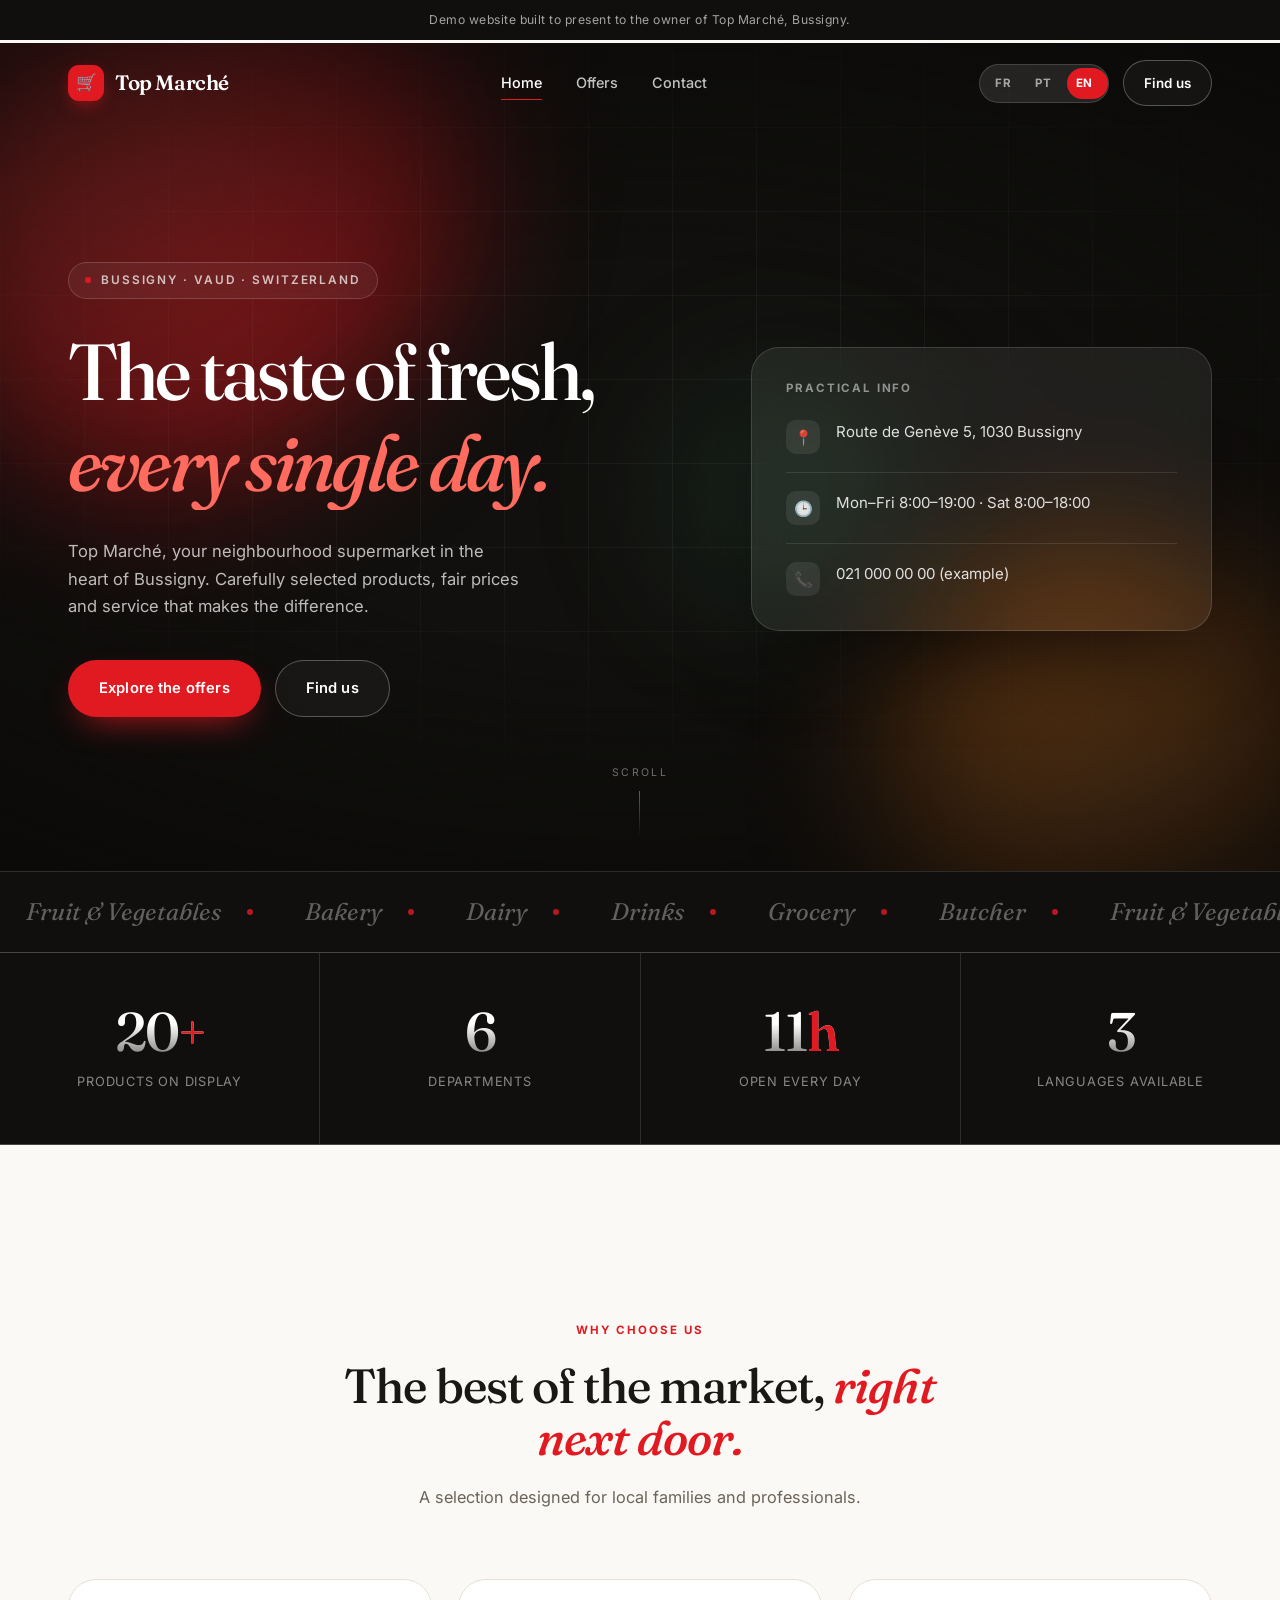
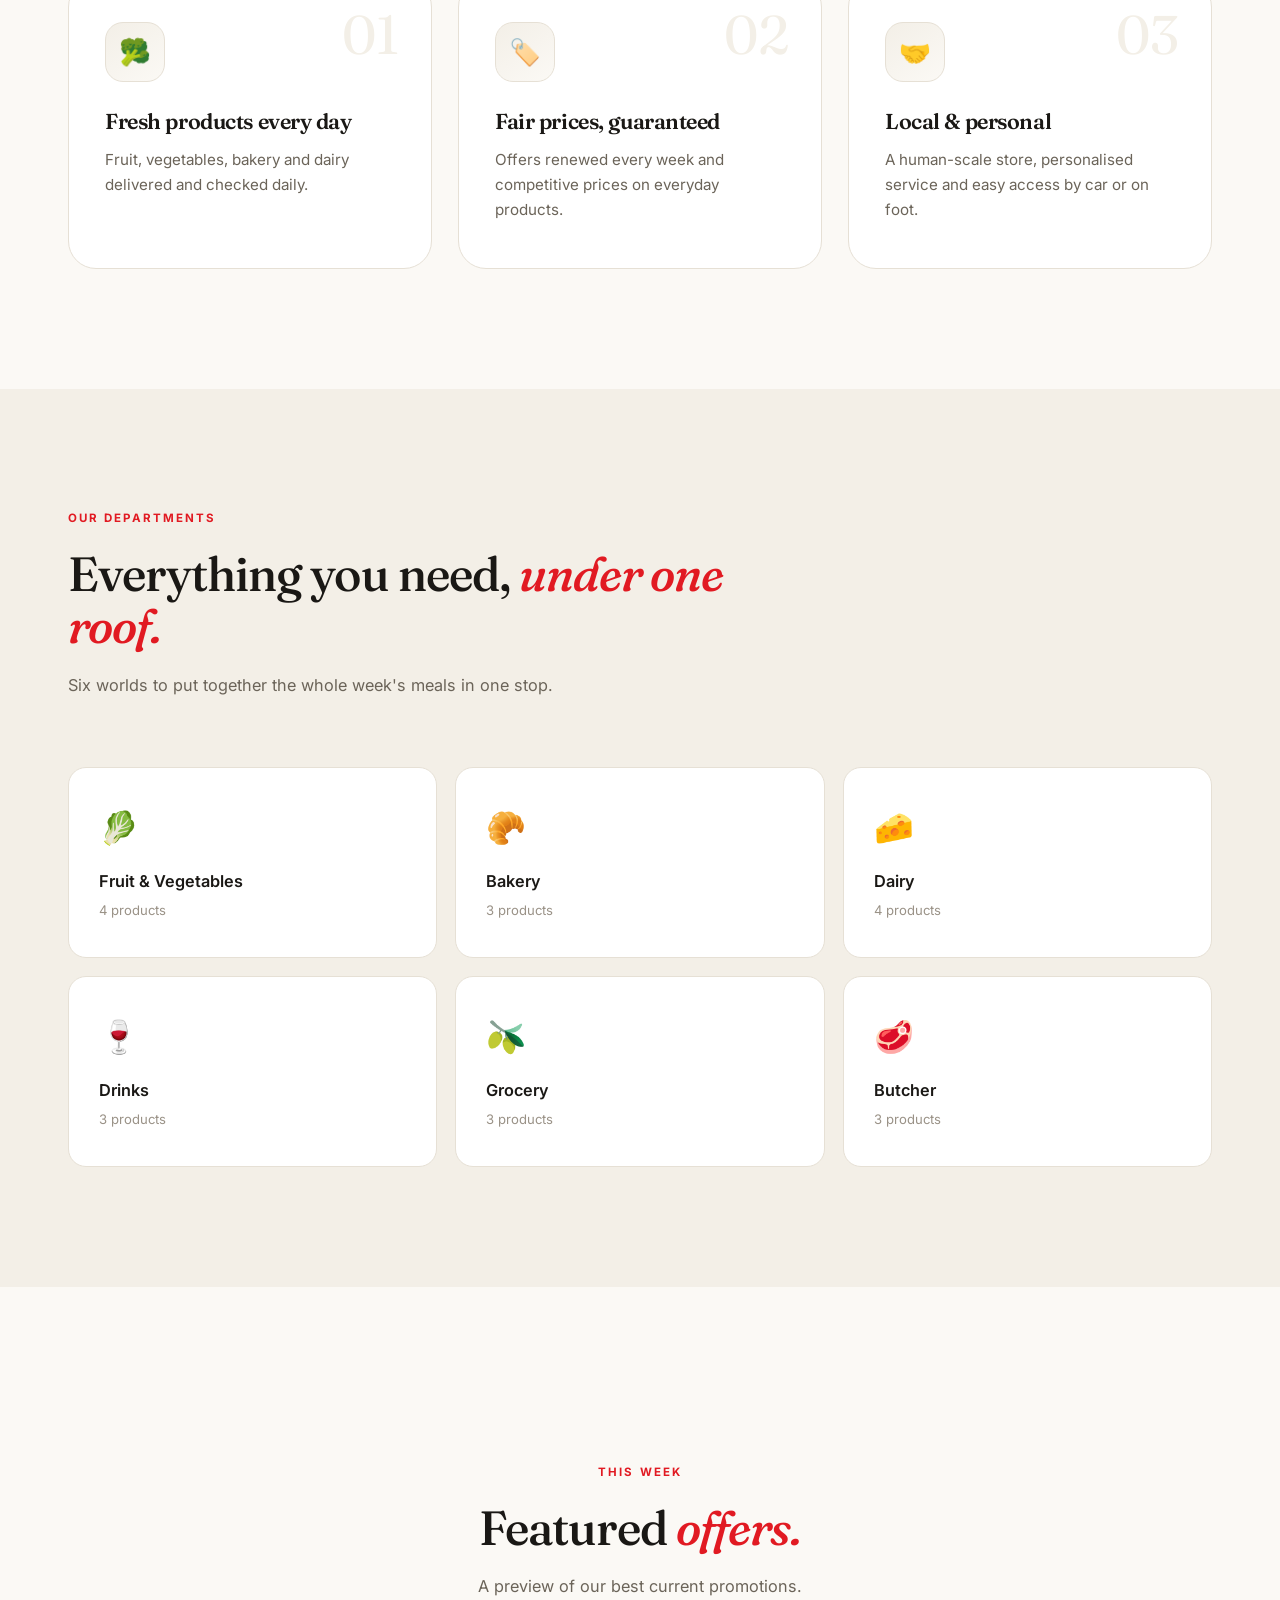
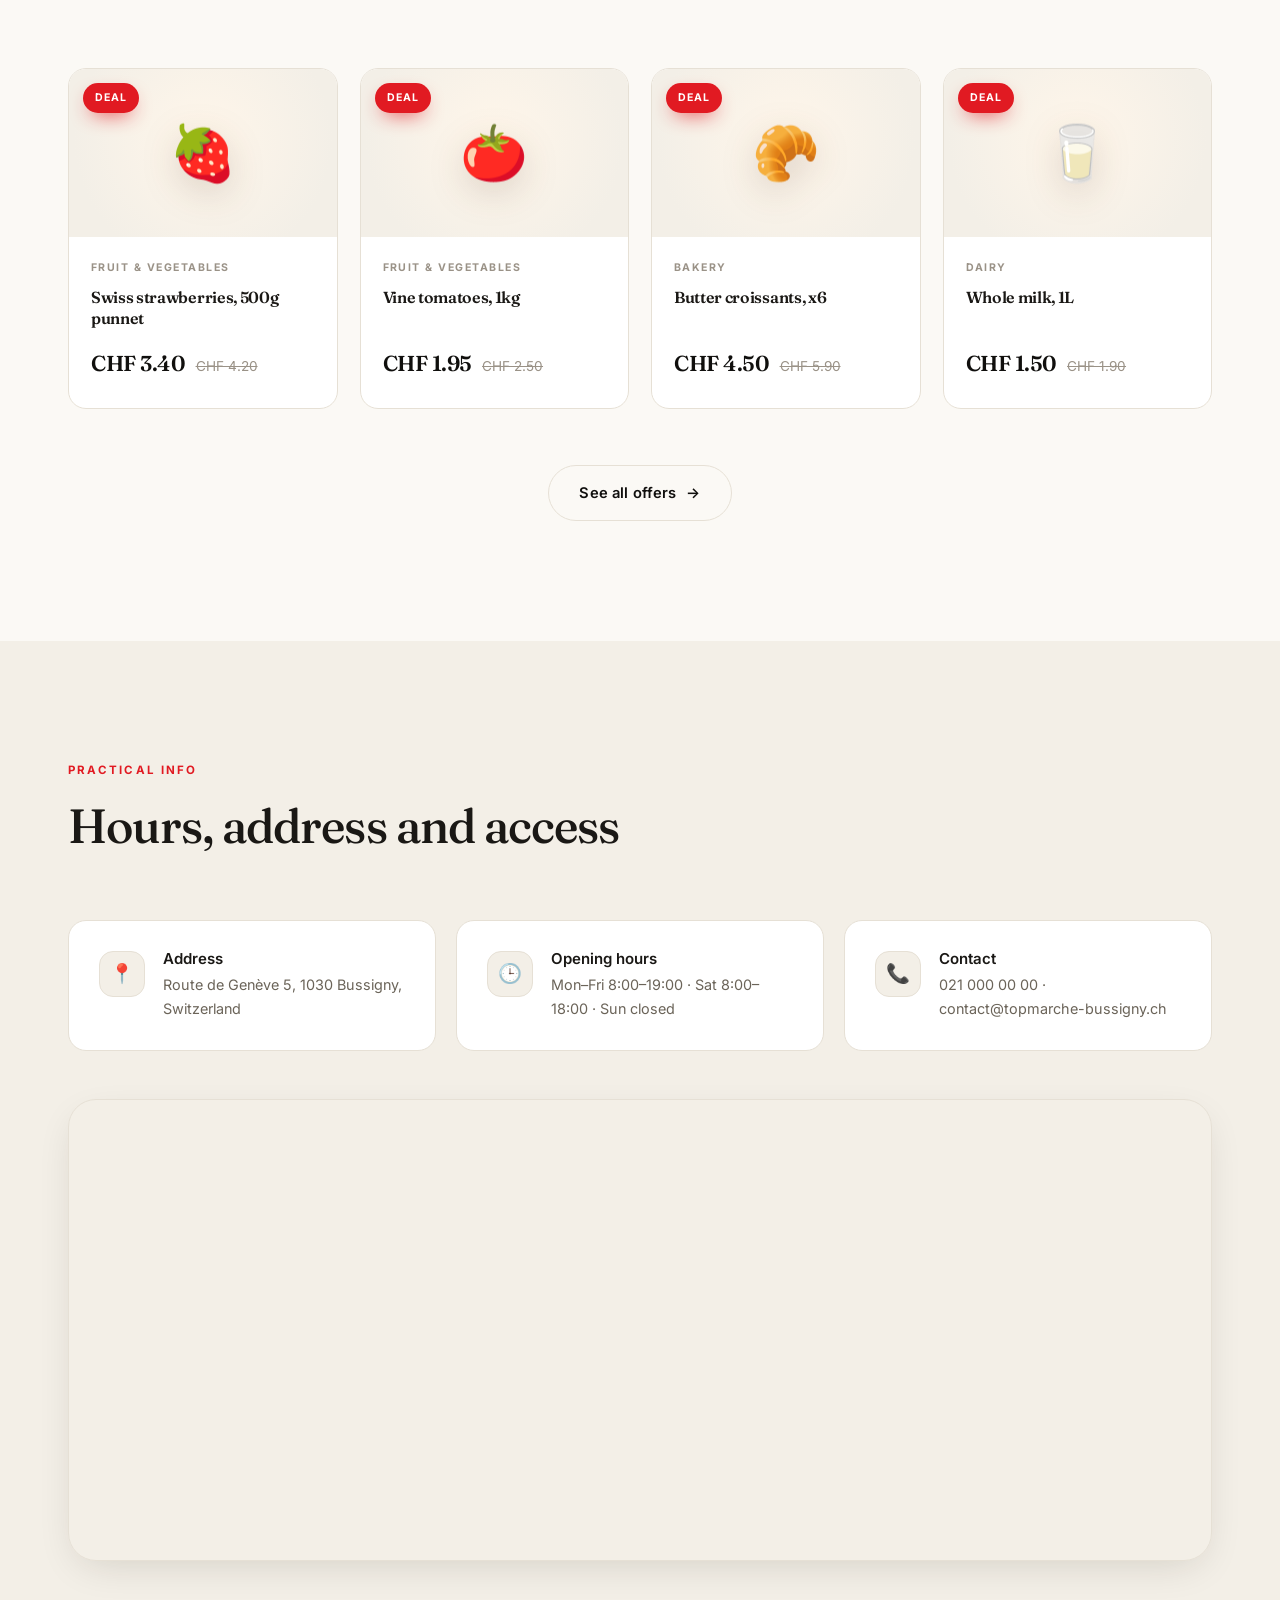
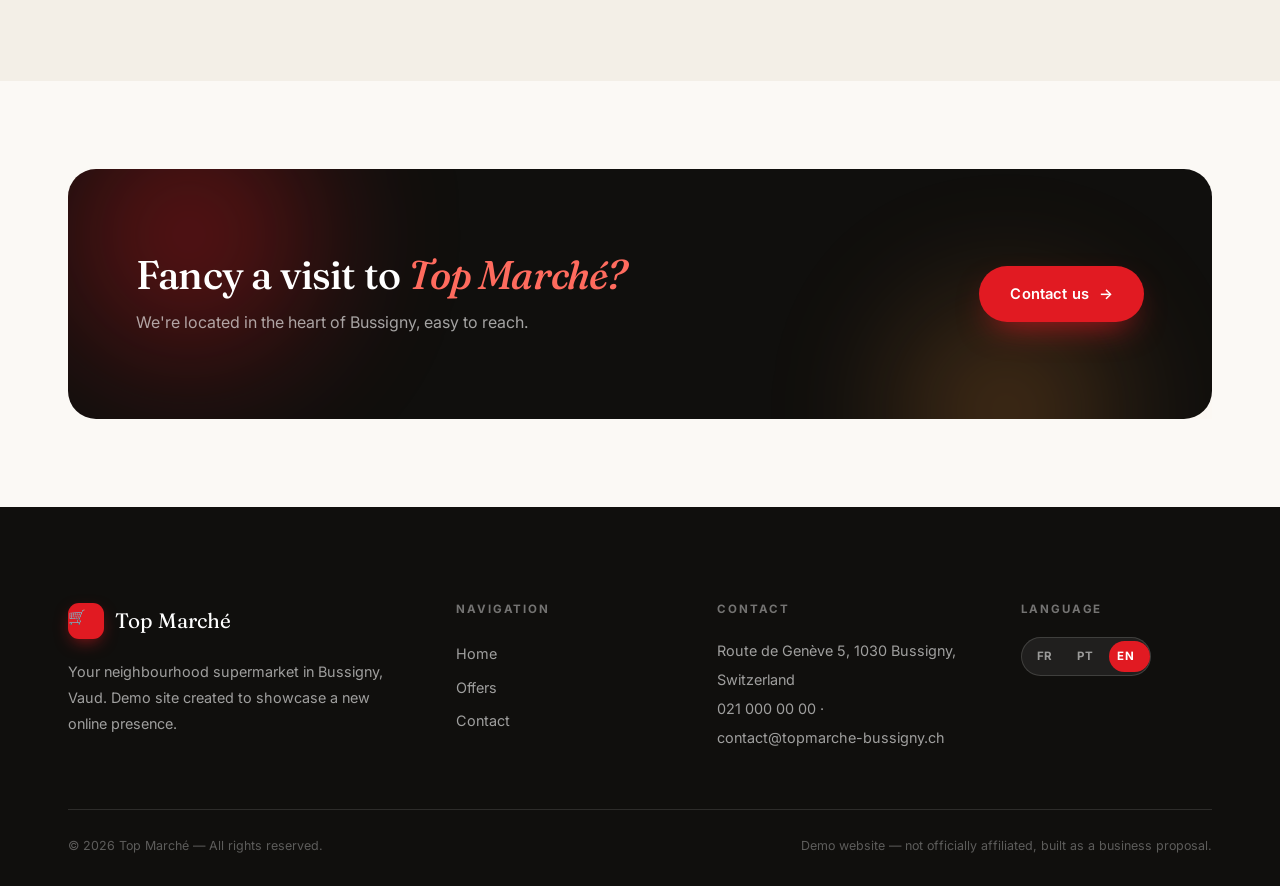
==== index.html @ d367c195 "Redesign Top Marché demo site with motion and a richer visual system Replaces the flat layout with a" ====
<!DOCTYPE html>
<html lang="fr">
<head>
<meta charset="UTF-8" />
<meta name="viewport" content="width=device-width, initial-scale=1.0" />
<script>document.documentElement.classList.add("js");</script>
<title>Top Marché — Supermarché de proximité à Bussigny</title>
<meta name="description" content="Top Marché, votre supermarché de proximité à Bussigny (VD), Suisse. Produits frais, offres de la semaine, horaires et adresse." />
<link rel="icon" href="data:image/svg+xml,<svg xmlns=%22http://www.w3.org/2000/svg%22 viewBox=%220 0 100 100%22><text y=%22.9em%22 font-size=%2290%22>🛒</text></svg>" />
<link rel="preconnect" href="https://fonts.googleapis.com" />
<link rel="preconnect" href="https://fonts.gstatic.com" crossorigin />
<link href="https://fonts.googleapis.com/css2?family=Fraunces:ital,opsz,wght@0,9..144,400..700;1,9..144,400..700&family=Inter:wght@400;500;600;700&display=swap" rel="stylesheet" />
<link rel="stylesheet" href="assets/css/style.css" />
</head>
<body>

<div class="preloader">
  <div style="display:grid;place-items:center;">
    <div class="preloader-mark">🛒</div>
    <div class="preloader-bar"><span></span></div>
  </div>
</div>

<div class="scroll-progress"></div>

<div class="demo-banner" data-i18n="demo_banner">Site de démonstration réalisé pour présentation au propriétaire de Top Marché, Bussigny.</div>

<header class="site-header">
  <div class="nav-wrap">
    <a href="index.html" class="brand"><span class="brand-mark">🛒</span> Top Marché</a>

    <nav class="main-nav">
      <a href="index.html" class="active" data-i18n="nav_home">Accueil</a>
      <a href="ofertas.html" data-i18n="nav_offers">Offres</a>
      <a href="contato.html" data-i18n="nav_contact">Contact</a>
    </nav>

    <div class="nav-right">
      <div class="lang-switch">
        <span class="lang-pill"></span>
        <button data-lang="fr">FR</button>
        <button data-lang="pt">PT</button>
        <button data-lang="en">EN</button>
      </div>
      <a href="contato.html" class="btn btn-ghost btn-sm" data-i18n="nav_cta">Nous trouver</a>
      <button class="menu-toggle" aria-label="Menu"><i></i><i></i><i></i></button>
    </div>
  </div>
</header>

<!-- ============================================================== Hero -->
<section class="hero">
  <div class="hero-bg">
    <div class="orb orb-1"></div>
    <div class="orb orb-2"></div>
    <div class="orb orb-3"></div>
    <div class="hero-grid-lines"></div>
    <div class="hero-noise"></div>
    <div class="hero-vignette"></div>
  </div>

  <div class="container">
    <div>
      <span class="hero-eyebrow"><span class="dot"></span><span data-i18n="hero_eyebrow">Bussigny · Vaud · Suisse</span></span>

      <h1>
        <span class="line"><span data-i18n="hero_title_1" style="--d:250ms">Le goût du frais,</span></span>
        <span class="line"><em data-i18n="hero_title_2" style="--d:400ms">chaque jour.</em></span>
      </h1>

      <p class="hero-lead" data-i18n="hero_lead">Top Marché, votre supermarché de proximité au cœur de Bussigny. Des produits sélectionnés avec soin, des prix justes et un accueil qui fait la différence.</p>

      <div class="hero-actions">
        <a href="ofertas.html" class="btn btn-primary" data-i18n="hero_btn_offers">Découvrir les offres</a>
        <a href="contato.html" class="btn btn-ghost" data-i18n="hero_btn_visit">Nous trouver</a>
      </div>
    </div>

    <aside class="hero-card">
      <h3 data-i18n="hero_card_title">Infos pratiques</h3>
      <ul>
        <li><span class="ico">📍</span><span data-i18n="hero_info_address">Route de Genève 5, 1030 Bussigny</span></li>
        <li><span class="ico">🕒</span><span data-i18n="hero_info_hours">Lun–Ven 8h00–19h00 · Sam 8h00–18h00</span></li>
        <li><span class="ico">📞</span><span data-i18n="hero_info_phone">021 000 00 00 (exemple)</span></li>
      </ul>
    </aside>
  </div>

  <div class="scroll-cue">
    <span data-i18n="scroll_cue">Défiler</span>
    <span class="rail"></span>
  </div>
</section>

<!-- =========================================================== Marquee -->
<div class="marquee"><div class="marquee-track"></div></div>

<!-- ============================================================= Stats -->
<section class="section-dark">
  <div class="stats">
    <div class="stat">
      <div class="stat-num" data-count="20" data-suffix="+">0</div>
      <div class="stat-label" data-i18n="stat1_label">produits en vitrine</div>
    </div>
    <div class="stat">
      <div class="stat-num" data-count="6">0</div>
      <div class="stat-label" data-i18n="stat2_label">rayons</div>
    </div>
    <div class="stat">
      <div class="stat-num" data-count="11" data-suffix="h">0</div>
      <div class="stat-label" data-i18n="stat3_label">d'ouverture par jour</div>
    </div>
    <div class="stat">
      <div class="stat-num" data-count="3">0</div>
      <div class="stat-label" data-i18n="stat4_label">langues disponibles</div>
    </div>
  </div>
</section>

<!-- ========================================================== Features -->
<section class="section">
  <div class="container">
    <div class="section-head center" data-reveal>
      <span class="eyebrow" data-i18n="feat_eyebrow">Pourquoi nous choisir</span>
      <h2><span data-i18n="feat_title_1">Le meilleur du marché,</span> <em data-i18n="feat_title_2">tout près de chez vous.</em></h2>
      <p data-i18n="feat_sub">Une sélection pensée pour les familles et les professionnels du quartier.</p>
    </div>

    <div class="grid-3" data-stagger="120">
      <article class="feature-card" data-reveal>
        <span class="feature-num">01</span>
        <div class="feature-icon">🥦</div>
        <h3 data-i18n="feat1_title">Produits frais chaque jour</h3>
        <p data-i18n="feat1_text">Fruits, légumes, boulangerie et produits laitiers livrés et contrôlés quotidiennement.</p>
      </article>
      <article class="feature-card" data-reveal>
        <span class="feature-num">02</span>
        <div class="feature-icon">🏷️</div>
        <h3 data-i18n="feat2_title">Prix justes garantis</h3>
        <p data-i18n="feat2_text">Des offres renouvelées chaque semaine et des prix compétitifs sur les produits du quotidien.</p>
      </article>
      <article class="feature-card" data-reveal>
        <span class="feature-num">03</span>
        <div class="feature-icon">🤝</div>
        <h3 data-i18n="feat3_title">Proximité & service</h3>
        <p data-i18n="feat3_text">Un magasin à taille humaine, un accueil personnalisé et un accès facile en voiture ou à pied.</p>
      </article>
    </div>
  </div>
</section>

<!-- ============================================================ Rayons -->
<section class="section section-alt">
  <div class="container">
    <div class="section-head" data-reveal>
      <span class="eyebrow" data-i18n="rayons_eyebrow">Nos rayons</span>
      <h2><span data-i18n="rayons_title_1">Tout ce qu'il vous faut,</span> <em data-i18n="rayons_title_2">sous un même toit.</em></h2>
      <p data-i18n="rayons_sub">Six univers pour composer vos repas de la semaine sans détour.</p>
    </div>

    <div class="rayons" id="rayons"></div>
  </div>
</section>

<!-- ============================================================ Offres -->
<section class="section">
  <div class="container">
    <div class="section-head center" data-reveal>
      <span class="eyebrow" data-i18n="offers_eyebrow">Cette semaine</span>
      <h2><span data-i18n="offers_title_1">Nos offres</span> <em data-i18n="offers_title_2">en vedette.</em></h2>
      <p data-i18n="offers_sub">Un aperçu de nos meilleures promotions du moment.</p>
    </div>

    <div class="grid-products" id="featured-products"></div>

    <div class="center" data-reveal>
      <a href="ofertas.html" class="btn btn-outline">
        <span data-i18n="offers_see_all">Voir toutes les offres</span>
        <span class="arr">→</span>
      </a>
    </div>
  </div>
</section>

<!-- ============================================================= Infos -->
<section class="section section-alt">
  <div class="container">
    <div class="section-head" data-reveal>
      <span class="eyebrow" data-i18n="hours_eyebrow">Infos pratiques</span>
      <h2 data-i18n="hours_title">Horaires, adresse et accès</h2>
    </div>

    <div class="info-strip" data-stagger="110" style="margin-bottom:48px;">
      <div class="info-item" data-reveal>
        <div class="info-icon">📍</div>
        <div>
          <h4 data-i18n="info_address_title">Adresse</h4>
          <p data-i18n="info_address_text">Route de Genève 5, 1030 Bussigny, Suisse</p>
        </div>
      </div>
      <div class="info-item" data-reveal>
        <div class="info-icon">🕒</div>
        <div>
          <h4 data-i18n="info_hours_title">Horaires d'ouverture</h4>
          <p data-i18n="info_hours_text">Lun–Ven 8h00–19h00 · Sam 8h00–18h00 · Dim fermé</p>
        </div>
      </div>
      <div class="info-item" data-reveal>
        <div class="info-icon">📞</div>
        <div>
          <h4 data-i18n="info_phone_title">Contact</h4>
          <p data-i18n="info_phone_text">021 000 00 00 · contact@topmarche-bussigny.ch</p>
        </div>
      </div>
    </div>

    <div class="map-wrap" data-reveal="scale">
      <iframe src="https://www.google.com/maps?q=Route+de+Gen%C3%A8ve+5,+1030+Bussigny,+Suisse&output=embed" loading="lazy" referrerpolicy="no-referrer-when-downgrade" title="Top Marché — Route de Genève 5, 1030 Bussigny"></iframe>
    </div>
  </div>
</section>

<!-- =============================================================== CTA -->
<section class="section-tight">
  <div class="container">
    <div class="cta-band" data-reveal="scale">
      <div class="orb orb-a"></div>
      <div class="orb orb-b"></div>
      <div>
        <h2><span data-i18n="cta_title_1">Envie de visiter</span> <em data-i18n="cta_title_2">Top Marché ?</em></h2>
        <p data-i18n="cta_sub">Nous sommes situés au cœur de Bussigny, facilement accessibles.</p>
      </div>
      <a href="contato.html" class="btn btn-primary">
        <span data-i18n="cta_btn">Contactez-nous</span>
        <span class="arr">→</span>
      </a>
    </div>
  </div>
</section>

<!-- ============================================================ Footer -->
<footer class="site-footer">
  <div class="container">
    <div class="footer-grid">
      <div>
        <div class="footer-brand"><span class="brand-mark">🛒</span> Top Marché</div>
        <p data-i18n="footer_about_text">Votre supermarché de proximité à Bussigny, Vaud. Site de démonstration créé pour présenter une nouvelle vitrine en ligne.</p>
      </div>
      <div>
        <h4 data-i18n="footer_links_title">Navigation</h4>
        <a href="index.html" data-i18n="nav_home">Accueil</a>
        <a href="ofertas.html" data-i18n="nav_offers">Offres</a>
        <a href="contato.html" data-i18n="nav_contact">Contact</a>
      </div>
      <div>
        <h4 data-i18n="footer_contact_title">Contact</h4>
        <span data-i18n="info_address_text">Route de Genève 5, 1030 Bussigny, Suisse</span>
        <span data-i18n="info_phone_text">021 000 00 00 · contact@topmarche-bussigny.ch</span>
      </div>
      <div>
        <h4 data-i18n="footer_lang_title">Langue</h4>
        <div class="lang-switch" style="width:fit-content;">
          <span class="lang-pill"></span>
          <button data-lang="fr">FR</button>
          <button data-lang="pt">PT</button>
          <button data-lang="en">EN</button>
        </div>
      </div>
    </div>
    <div class="footer-bottom">
      <span>© 2026 Top Marché — <span data-i18n="footer_rights">Tous droits réservés.</span></span>
      <span data-i18n="footer_demo">Site de démonstration — non affilié officiellement, réalisé à titre de proposition commerciale.</span>
    </div>
  </div>
</footer>

<script src="assets/js/i18n.js"></script>
<script src="assets/js/main.js"></script>
<script>
  window.onLangChange = function (lang) {
    const featured = PRODUCTS.filter((p) => p.promo).slice(0, 4);
    window.TopMarche.renderProducts(
      document.getElementById("featured-products"),
      featured,
      lang
    );
  };
</script>
</body>
</html>
---- assets/css/style.css ----
/* ==========================================================================
   Top Marché — feuille de style
   ========================================================================== */

:root {
  --ink: #100f0d;
  --ink-soft: #1c1a17;
  --cream: #fbf9f5;
  --cream-deep: #f3efe7;
  --white: #ffffff;

  --red: #e11a22;
  --red-deep: #a70e15;
  --amber: #f0913a;
  --sage: #3f7a5e;

  --text: #1a1815;
  --text-muted: #6b6459;
  --text-faint: #9a9287;
  --line: #e6e0d5;
  --line-dark: rgba(255, 255, 255, 0.12);

  --radius-sm: 12px;
  --radius: 18px;
  --radius-lg: 28px;

  --shadow-sm: 0 2px 10px rgba(28, 22, 12, 0.05);
  --shadow: 0 12px 40px -12px rgba(28, 22, 12, 0.16);
  --shadow-lg: 0 32px 80px -24px rgba(28, 22, 12, 0.28);

  --max: 1200px;
  --ease: cubic-bezier(0.16, 1, 0.3, 1);
  --ease-soft: cubic-bezier(0.4, 0, 0.2, 1);

  --font-display: "Fraunces", "Iowan Old Style", Georgia, serif;
  --font-body: "Inter", -apple-system, BlinkMacSystemFont, "Segoe UI", sans-serif;
}

*,
*::before,
*::after {
  box-sizing: border-box;
  margin: 0;
  padding: 0;
}

html {
  scroll-behavior: smooth;
  -webkit-text-size-adjust: 100%;
}

body {
  font-family: var(--font-body);
  background: var(--cream);
  color: var(--text);
  line-height: 1.65;
  font-size: 16px;
  overflow-x: hidden;
  -webkit-font-smoothing: antialiased;
}

img { max-width: 100%; display: block; }
a { color: inherit; text-decoration: none; }
ul { list-style: none; }
button { font: inherit; color: inherit; }

::selection { background: var(--red); color: #fff; }

h1, h2, h3, h4 {
  font-family: var(--font-display);
  font-weight: 600;
  line-height: 1.08;
  letter-spacing: -0.02em;
  font-variation-settings: "SOFT" 0, "WONK" 0;
}

.container {
  width: 100%;
  max-width: var(--max);
  margin: 0 auto;
  padding: 0 28px;
}

/* --------------------------------------------------------------- Preloader */
/* Tout ce qui dépend du JS est préfixé par .js : sans JS, rien n'est masqué. */
.preloader {
  position: fixed;
  inset: 0;
  z-index: 9999;
  background: var(--ink);
  display: none;
  place-items: center;
  transition: opacity 0.7s var(--ease), visibility 0.7s;
}

.js .preloader { display: grid; }

body.loaded .preloader {
  opacity: 0;
  visibility: hidden;
}

.preloader-mark {
  font-size: 2.4rem;
  animation: bob 1.4s var(--ease-soft) infinite;
}

.preloader-bar {
  width: 130px;
  height: 2px;
  margin-top: 22px;
  background: rgba(255, 255, 255, 0.16);
  overflow: hidden;
  border-radius: 2px;
}

.preloader-bar span {
  display: block;
  height: 100%;
  width: 40%;
  background: var(--red);
  animation: sweep 1.1s var(--ease-soft) infinite;
}

/* ---------------------------------------------------------- Scroll progress */
.scroll-progress {
  position: fixed;
  top: 0;
  left: 0;
  height: 3px;
  width: 100%;
  transform: scaleX(0);
  transform-origin: 0 50%;
  background: linear-gradient(90deg, var(--red), var(--amber));
  z-index: 300;
  will-change: transform;
}

/* ------------------------------------------------------------- Demo banner */
.demo-banner {
  background: var(--ink);
  color: rgba(255, 255, 255, 0.62);
  text-align: center;
  font-size: 0.76rem;
  letter-spacing: 0.04em;
  padding: 10px 20px;
  position: relative;
  z-index: 210;
}

/* ------------------------------------------------------------------ Header */
.site-header {
  position: sticky;
  top: 0;
  z-index: 200;
  transition: background 0.5s var(--ease-soft), box-shadow 0.5s var(--ease-soft),
    border-color 0.5s var(--ease-soft);
  border-bottom: 1px solid transparent;
}

.site-header.scrolled {
  background: rgba(251, 249, 245, 0.82);
  backdrop-filter: blur(18px) saturate(1.6);
  -webkit-backdrop-filter: blur(18px) saturate(1.6);
  border-bottom-color: var(--line);
  box-shadow: 0 1px 24px rgba(28, 22, 12, 0.06);
}

.nav-wrap {
  max-width: var(--max);
  margin: 0 auto;
  padding: 20px 28px;
  display: flex;
  align-items: center;
  justify-content: space-between;
  gap: 24px;
  transition: padding 0.5s var(--ease-soft);
}

.site-header.scrolled .nav-wrap { padding-top: 14px; padding-bottom: 14px; }

.brand {
  /* z-index > .main-nav : le logo et la croix restent cliquables menu ouvert */
  position: relative;
  z-index: 200;
  display: flex;
  align-items: center;
  gap: 11px;
  font-family: var(--font-display);
  font-size: 1.3rem;
  font-weight: 600;
  letter-spacing: -0.02em;
  color: #fff;
  transition: color 0.5s var(--ease-soft);
  white-space: nowrap;
}

.site-header.scrolled .brand { color: var(--ink); }

.brand-mark {
  width: 36px;
  height: 36px;
  display: grid;
  place-items: center;
  border-radius: 11px;
  background: var(--red);
  font-size: 1.05rem;
  box-shadow: 0 6px 18px -6px rgba(225, 26, 34, 0.8);
  transition: transform 0.5s var(--ease);
}

.brand:hover .brand-mark { transform: rotate(-8deg) scale(1.06); }

.main-nav {
  display: flex;
  align-items: center;
  gap: 4px;
}

.main-nav a {
  position: relative;
  font-size: 0.9rem;
  font-weight: 500;
  padding: 9px 15px;
  border-radius: 999px;
  color: rgba(255, 255, 255, 0.75);
  transition: color 0.35s var(--ease-soft), background 0.35s var(--ease-soft);
}

.main-nav a::after {
  content: "";
  position: absolute;
  left: 15px;
  right: 15px;
  bottom: 4px;
  height: 1.5px;
  background: currentColor;
  transform: scaleX(0);
  transform-origin: 0 50%;
  transition: transform 0.45s var(--ease);
}

.main-nav a:hover { color: #fff; }
.main-nav a:hover::after { transform: scaleX(1); }
.main-nav a.active { color: #fff; }
.main-nav a.active::after { transform: scaleX(1); background: var(--red); }

.site-header.scrolled .main-nav a { color: var(--text-muted); }
.site-header.scrolled .main-nav a:hover,
.site-header.scrolled .main-nav a.active { color: var(--ink); }

.nav-right {
  position: relative;
  z-index: 200;
  display: flex;
  align-items: center;
  gap: 14px;
}

/* Sélecteur de langue */
.lang-switch {
  position: relative;
  display: flex;
  padding: 3px;
  border-radius: 999px;
  background: rgba(255, 255, 255, 0.1);
  border: 1px solid rgba(255, 255, 255, 0.14);
  transition: background 0.5s var(--ease-soft), border-color 0.5s var(--ease-soft);
}

.site-header.scrolled .lang-switch,
.site-footer .lang-switch {
  background: rgba(0, 0, 0, 0.04);
  border-color: var(--line);
}

.site-footer .lang-switch {
  background: rgba(255, 255, 255, 0.07);
  border-color: rgba(255, 255, 255, 0.14);
}

.lang-switch button {
  position: relative;
  z-index: 2;
  border: 0;
  background: none;
  cursor: pointer;
  padding: 6px 12px;
  font-size: 0.72rem;
  font-weight: 700;
  letter-spacing: 0.06em;
  border-radius: 999px;
  color: rgba(255, 255, 255, 0.6);
  transition: color 0.4s var(--ease-soft);
}

.site-header.scrolled .lang-switch button { color: var(--text-faint); }
.site-footer .lang-switch button { color: rgba(255, 255, 255, 0.55); }

.lang-switch button.active { color: #fff; }
.site-header.scrolled .lang-switch button.active { color: #fff; }

.lang-pill {
  position: absolute;
  z-index: 1;
  top: 3px;
  bottom: 3px;
  border-radius: 999px;
  background: var(--red);
  transition: transform 0.55s var(--ease), width 0.55s var(--ease);
  will-change: transform, width;
}

.menu-toggle {
  display: none;
  width: 42px;
  height: 42px;
  border: 1px solid rgba(255, 255, 255, 0.16);
  background: rgba(255, 255, 255, 0.06);
  border-radius: 12px;
  cursor: pointer;
  position: relative;
  transition: background 0.4s, border-color 0.4s;
}

.site-header.scrolled .menu-toggle {
  border-color: var(--line);
  background: rgba(0, 0, 0, 0.03);
}

.menu-toggle i {
  position: absolute;
  left: 12px;
  width: 16px;
  height: 1.5px;
  background: #fff;
  border-radius: 2px;
  transition: transform 0.45s var(--ease), opacity 0.3s, background 0.4s;
}

.site-header.scrolled .menu-toggle i { background: var(--ink); }

.menu-toggle i:nth-child(1) { top: 16px; }
.menu-toggle i:nth-child(2) { top: 22px; }
.menu-toggle i:nth-child(3) { top: 28px; }

.menu-toggle.open i:nth-child(1) { transform: translateY(6px) rotate(45deg); }
.menu-toggle.open i:nth-child(2) { opacity: 0; }
.menu-toggle.open i:nth-child(3) { transform: translateY(-6px) rotate(-45deg); }

/* ----------------------------------------------------------------- Buttons */
.btn {
  position: relative;
  display: inline-flex;
  align-items: center;
  justify-content: center;
  gap: 10px;
  padding: 15px 30px;
  border-radius: 999px;
  font-size: 0.92rem;
  font-weight: 600;
  letter-spacing: 0.01em;
  cursor: pointer;
  border: 1px solid transparent;
  overflow: hidden;
  isolation: isolate;
  transition: transform 0.5s var(--ease), box-shadow 0.5s var(--ease),
    color 0.4s var(--ease-soft), border-color 0.4s var(--ease-soft);
}

.btn::before {
  content: "";
  position: absolute;
  inset: 0;
  z-index: -1;
  background: var(--red-deep);
  transform: translateY(101%);
  transition: transform 0.6s var(--ease);
}

.btn:hover::before { transform: translateY(0); }
.btn:hover { transform: translateY(-3px); }
.btn:active { transform: translateY(-1px); }

.btn-primary {
  background: var(--red);
  color: #fff;
  box-shadow: 0 14px 34px -14px rgba(225, 26, 34, 0.9);
}

.btn-primary:hover { box-shadow: 0 20px 44px -14px rgba(225, 26, 34, 0.75); }

.btn-ghost {
  border-color: rgba(255, 255, 255, 0.28);
  color: #fff;
  background: rgba(255, 255, 255, 0.04);
  backdrop-filter: blur(6px);
}

.btn-ghost::before { background: #fff; }
.btn-ghost:hover { color: var(--ink); border-color: #fff; }

/* Sur en-tête clair, le bouton fantôme doit repasser en sombre */
.site-header.scrolled .btn-ghost {
  color: var(--ink);
  border-color: var(--line);
  background: transparent;
}

.site-header.scrolled .btn-ghost::before { background: var(--ink); }
.site-header.scrolled .btn-ghost:hover { color: #fff; border-color: var(--ink); }

.btn-outline {
  border-color: var(--line);
  color: var(--ink);
  background: transparent;
}

.btn-outline::before { background: var(--ink); }
.btn-outline:hover { color: #fff; border-color: var(--ink); }

.btn .arr {
  display: inline-block;
  transition: transform 0.5s var(--ease);
}

.btn:hover .arr { transform: translateX(4px); }

.btn-sm { padding: 11px 20px; font-size: 0.84rem; }

/* -------------------------------------------------------- Reveal utilities */
.js [data-reveal] {
  opacity: 0;
  transform: translateY(30px);
  transition: opacity 1s var(--ease), transform 1s var(--ease);
  transition-delay: var(--d, 0ms);
}

.js [data-reveal="left"] { transform: translateX(-34px); }
.js [data-reveal="right"] { transform: translateX(34px); }
.js [data-reveal="scale"] { transform: scale(0.94); }
.js [data-reveal="fade"] { transform: none; }

.js [data-reveal].in {
  opacity: 1;
  transform: none;
}

/* Révélation de texte ligne par ligne */
.line {
  display: block;
  overflow: hidden;
  padding-bottom: 0.06em;
}

.js .line > * {
  display: block;
  transform: translateY(115%);
  transition: transform 1.1s var(--ease);
  transition-delay: var(--d, 0ms);
}

.js body.loaded .line > *,
.js .in .line > * { transform: translateY(0); }

/* -------------------------------------------------------------------- Hero */
.hero {
  position: relative;
  min-height: 92vh;
  display: flex;
  align-items: center;
  background: var(--ink);
  color: #fff;
  overflow: hidden;
  margin-top: -84px;
  padding-top: 84px;
}

.hero-bg {
  position: absolute;
  inset: 0;
  overflow: hidden;
}

.orb {
  position: absolute;
  border-radius: 50%;
  filter: blur(72px);
  opacity: 0.55;
  will-change: transform;
}

.orb-1 {
  width: 46vw;
  height: 46vw;
  min-width: 380px;
  min-height: 380px;
  background: radial-gradient(circle at 35% 35%, #ff3b3b, #a70e15 65%, transparent 72%);
  top: -14%;
  left: -8%;
  animation: drift1 22s ease-in-out infinite alternate;
}

.orb-2 {
  width: 38vw;
  height: 38vw;
  min-width: 300px;
  min-height: 300px;
  background: radial-gradient(circle at 50% 50%, var(--amber), #b4560c 62%, transparent 70%);
  bottom: -18%;
  right: -6%;
  opacity: 0.42;
  animation: drift2 27s ease-in-out infinite alternate;
}

.orb-3 {
  width: 26vw;
  height: 26vw;
  min-width: 220px;
  min-height: 220px;
  background: radial-gradient(circle at 50% 50%, var(--sage), transparent 68%);
  top: 34%;
  right: 26%;
  opacity: 0.3;
  animation: drift3 19s ease-in-out infinite alternate;
}

.hero-grid-lines {
  position: absolute;
  inset: 0;
  background-image: linear-gradient(rgba(255, 255, 255, 0.045) 1px, transparent 1px),
    linear-gradient(90deg, rgba(255, 255, 255, 0.045) 1px, transparent 1px);
  background-size: 84px 84px;
  mask-image: radial-gradient(ellipse 90% 70% at 50% 40%, #000 30%, transparent 78%);
  -webkit-mask-image: radial-gradient(ellipse 90% 70% at 50% 40%, #000 30%, transparent 78%);
}

.hero-noise {
  position: absolute;
  inset: 0;
  opacity: 0.32;
  mix-blend-mode: overlay;
  background-image: url("data:image/svg+xml,%3Csvg xmlns='http://www.w3.org/2000/svg' width='180' height='180'%3E%3Cfilter id='n'%3E%3CfeTurbulence type='fractalNoise' baseFrequency='0.85' numOctaves='3'/%3E%3C/filter%3E%3Crect width='180' height='180' filter='url(%23n)' opacity='0.55'/%3E%3C/svg%3E");
}

.hero-vignette {
  position: absolute;
  inset: 0;
  background: radial-gradient(ellipse 80% 60% at 50% 50%, transparent 40%, rgba(9, 8, 7, 0.72) 100%);
}

.hero .container {
  position: relative;
  z-index: 3;
  display: grid;
  grid-template-columns: 1.15fr 0.85fr;
  gap: 60px;
  align-items: center;
  padding-top: 70px;
  padding-bottom: 90px;
}

.hero-eyebrow {
  display: inline-flex;
  align-items: center;
  gap: 10px;
  font-size: 0.74rem;
  font-weight: 600;
  letter-spacing: 0.16em;
  text-transform: uppercase;
  color: rgba(255, 255, 255, 0.72);
  border: 1px solid rgba(255, 255, 255, 0.16);
  background: rgba(255, 255, 255, 0.05);
  backdrop-filter: blur(8px);
  padding: 8px 16px;
  border-radius: 999px;
  margin-bottom: 30px;
}

.js .hero-eyebrow {
  opacity: 0;
  transform: translateY(16px);
  transition: opacity 0.9s var(--ease) 0.15s, transform 0.9s var(--ease) 0.15s;
}

body.loaded .hero-eyebrow { opacity: 1; transform: none; }

.hero-eyebrow .dot {
  width: 6px;
  height: 6px;
  border-radius: 50%;
  background: var(--red);
  box-shadow: 0 0 0 0 rgba(225, 26, 34, 0.7);
  animation: pulse 2.4s infinite;
}

.hero h1 {
  font-size: clamp(2.6rem, 6.2vw, 5rem);
  font-weight: 500;
  letter-spacing: -0.035em;
  margin-bottom: 28px;
}

.hero h1 em {
  font-style: italic;
  font-variation-settings: "SOFT" 40, "WONK" 1;
  color: #ff6b5e;
}

.hero-lead {
  font-size: clamp(1rem, 1.3vw, 1.12rem);
  color: rgba(255, 255, 255, 0.72);
  max-width: 46ch;
  margin-bottom: 40px;
}

.js .hero-lead {
  opacity: 0;
  transform: translateY(20px);
  transition: opacity 1s var(--ease) 0.75s, transform 1s var(--ease) 0.75s;
}

body.loaded .hero-lead { opacity: 1; transform: none; }

.hero-actions {
  display: flex;
  gap: 14px;
  flex-wrap: wrap;
}

.js .hero-actions {
  opacity: 0;
  transform: translateY(20px);
  transition: opacity 1s var(--ease) 0.9s, transform 1s var(--ease) 0.9s;
}

body.loaded .hero-actions { opacity: 1; transform: none; }

/* Carte flottante infos */
.hero-card {
  position: relative;
  border-radius: var(--radius-lg);
  padding: 34px;
  background: rgba(255, 255, 255, 0.07);
  border: 1px solid rgba(255, 255, 255, 0.14);
  backdrop-filter: blur(20px) saturate(1.4);
  -webkit-backdrop-filter: blur(20px) saturate(1.4);
  box-shadow: 0 40px 90px -30px rgba(0, 0, 0, 0.7);
}

.js .hero-card {
  opacity: 0;
  transform: translateY(40px) scale(0.97);
  transition: opacity 1.1s var(--ease) 0.6s, transform 1.1s var(--ease) 0.6s;
}

body.loaded .hero-card { opacity: 1; transform: none; }

.hero-card h3 {
  font-family: var(--font-body);
  font-size: 0.72rem;
  font-weight: 700;
  letter-spacing: 0.16em;
  text-transform: uppercase;
  color: rgba(255, 255, 255, 0.5);
  margin-bottom: 8px;
}

.hero-card li {
  display: flex;
  gap: 16px;
  align-items: flex-start;
  padding: 18px 0;
  border-bottom: 1px solid rgba(255, 255, 255, 0.1);
  font-size: 0.94rem;
  color: rgba(255, 255, 255, 0.86);
}

.hero-card li:last-child { border-bottom: 0; padding-bottom: 0; }

.hero-card .ico {
  flex: 0 0 auto;
  width: 34px;
  height: 34px;
  border-radius: 10px;
  display: grid;
  place-items: center;
  background: rgba(255, 255, 255, 0.08);
  font-size: 0.95rem;
}

.scroll-cue {
  position: absolute;
  bottom: 34px;
  left: 50%;
  transform: translateX(-50%);
  z-index: 4;
  display: flex;
  flex-direction: column;
  align-items: center;
  gap: 10px;
  font-size: 0.66rem;
  letter-spacing: 0.22em;
  text-transform: uppercase;
  color: rgba(255, 255, 255, 0.4);
}

.js .scroll-cue {
  opacity: 0;
  transition: opacity 1s var(--ease) 1.4s;
}

body.loaded .scroll-cue { opacity: 1; }

.scroll-cue .rail {
  width: 1px;
  height: 46px;
  background: linear-gradient(rgba(255, 255, 255, 0.35), transparent);
  position: relative;
  overflow: hidden;
}

.scroll-cue .rail::after {
  content: "";
  position: absolute;
  top: -46px;
  left: 0;
  width: 1px;
  height: 46px;
  background: linear-gradient(transparent, var(--red));
  animation: railRun 2.2s var(--ease-soft) infinite;
}

/* --------------------------------------------------- Bandeau page (interne) */
.page-head {
  position: relative;
  background: var(--ink);
  color: #fff;
  overflow: hidden;
  margin-top: -84px;
  padding: 190px 0 84px;
}

.page-head .orb-1 { width: 40vw; height: 40vw; top: -30%; left: -10%; opacity: 0.42; }
.page-head .orb-2 { width: 30vw; height: 30vw; bottom: -40%; right: -5%; opacity: 0.3; }

.page-head .container { position: relative; z-index: 3; }

.page-head h1 {
  font-size: clamp(2.2rem, 5vw, 3.6rem);
  font-weight: 500;
  letter-spacing: -0.03em;
  margin-bottom: 18px;
}

.page-head p {
  color: rgba(255, 255, 255, 0.66);
  max-width: 56ch;
  font-size: 1.02rem;
}

.page-head .eyebrow { color: rgba(255, 255, 255, 0.5); }

/* ----------------------------------------------------------------- Marquee */
.marquee {
  background: var(--ink);
  border-top: 1px solid var(--line-dark);
  padding: 20px 0;
  overflow: hidden;
  position: relative;
  z-index: 5;
}

.marquee-track {
  display: flex;
  width: max-content;
  animation: marquee 38s linear infinite;
}

.marquee:hover .marquee-track { animation-play-state: paused; }

.marquee-track span {
  font-family: var(--font-display);
  font-size: 1.5rem;
  font-style: italic;
  font-weight: 400;
  color: rgba(255, 255, 255, 0.34);
  padding: 0 26px;
  display: inline-flex;
  align-items: center;
  gap: 26px;
  white-space: nowrap;
}

.marquee-track span::after {
  content: "";
  width: 6px;
  height: 6px;
  border-radius: 50%;
  background: var(--red);
  opacity: 0.8;
}

/* ---------------------------------------------------------------- Sections */
.section { padding: 120px 0; position: relative; }
.section-tight { padding: 88px 0; }
.section-alt { background: var(--cream-deep); }
.section-dark { background: var(--ink); color: #fff; }

.section-head {
  max-width: 660px;
  margin-bottom: 68px;
}

.section-head.center {
  margin-left: auto;
  margin-right: auto;
  text-align: center;
}

.eyebrow {
  display: block;
  font-size: 0.72rem;
  font-weight: 700;
  letter-spacing: 0.18em;
  text-transform: uppercase;
  color: var(--red);
  margin-bottom: 20px;
}

.section-head h2 {
  font-size: clamp(1.9rem, 3.8vw, 3rem);
  font-weight: 500;
  margin-bottom: 20px;
}

.section-head h2 em {
  font-style: italic;
  font-variation-settings: "SOFT" 40, "WONK" 1;
  color: var(--red);
}

.section-head p {
  color: var(--text-muted);
  font-size: 1.02rem;
  max-width: 52ch;
}

.section-head.center p { margin: 0 auto; }

/* ------------------------------------------------------------------- Stats */
.stats {
  display: grid;
  grid-template-columns: repeat(4, 1fr);
  gap: 1px;
  background: var(--line-dark);
  border-top: 1px solid var(--line-dark);
  border-bottom: 1px solid var(--line-dark);
}

.stat {
  background: var(--ink);
  padding: 52px 30px;
  text-align: center;
  transition: background 0.6s var(--ease-soft);
}

.stat:hover { background: var(--ink-soft); }

.stat-num {
  font-family: var(--font-display);
  font-size: clamp(2.4rem, 4.4vw, 3.4rem);
  font-weight: 500;
  line-height: 1;
  letter-spacing: -0.04em;
  background: linear-gradient(180deg, #fff 35%, rgba(255, 255, 255, 0.42));
  -webkit-background-clip: text;
  background-clip: text;
  color: transparent;
  margin-bottom: 12px;
}

.stat-num .suffix { color: var(--red); -webkit-text-fill-color: var(--red); }

.stat-label {
  font-size: 0.8rem;
  letter-spacing: 0.06em;
  color: rgba(255, 255, 255, 0.5);
  text-transform: uppercase;
}

/* ---------------------------------------------------------------- Features */
.grid-3 {
  display: grid;
  grid-template-columns: repeat(3, 1fr);
  gap: 26px;
}

.feature-card {
  position: relative;
  padding: 42px 36px 46px;
  border-radius: var(--radius-lg);
  background: var(--white);
  border: 1px solid var(--line);
  overflow: hidden;
  transition: transform 0.7s var(--ease), box-shadow 0.7s var(--ease),
    border-color 0.5s var(--ease-soft);
}

.feature-card::after {
  content: "";
  position: absolute;
  inset: 0;
  background: radial-gradient(600px circle at var(--mx, 50%) var(--my, 0%),
    rgba(225, 26, 34, 0.07), transparent 42%);
  opacity: 0;
  transition: opacity 0.5s var(--ease-soft);
  pointer-events: none;
}

.feature-card:hover {
  transform: translateY(-8px);
  box-shadow: var(--shadow-lg);
  border-color: transparent;
}

.feature-card:hover::after { opacity: 1; }

.feature-num {
  position: absolute;
  top: 28px;
  right: 32px;
  font-family: var(--font-display);
  font-size: 3.4rem;
  line-height: 1;
  color: var(--cream-deep);
  transition: color 0.6s var(--ease-soft), transform 0.7s var(--ease);
}

.feature-card:hover .feature-num {
  color: rgba(225, 26, 34, 0.12);
  transform: translateY(-4px);
}

.feature-icon {
  width: 60px;
  height: 60px;
  border-radius: 18px;
  display: grid;
  place-items: center;
  font-size: 1.6rem;
  background: linear-gradient(145deg, var(--cream-deep), var(--cream));
  border: 1px solid var(--line);
  margin-bottom: 28px;
  transition: transform 0.7s var(--ease);
}

.feature-card:hover .feature-icon { transform: translateY(-4px) rotate(-6deg); }

.feature-card h3 {
  font-size: 1.35rem;
  margin-bottom: 14px;
  position: relative;
  z-index: 2;
}

.feature-card p {
  color: var(--text-muted);
  font-size: 0.95rem;
  position: relative;
  z-index: 2;
}

/* ---------------------------------------------------------------- Rayons */
.rayons {
  display: grid;
  grid-template-columns: repeat(3, 1fr);
  gap: 18px;
}

.rayon {
  position: relative;
  display: block;
  padding: 34px 30px;
  border-radius: var(--radius);
  background: var(--white);
  border: 1px solid var(--line);
  overflow: hidden;
  transition: transform 0.6s var(--ease), box-shadow 0.6s var(--ease);
}

.rayon::before {
  content: "";
  position: absolute;
  inset: auto -30% -70% -30%;
  height: 140%;
  background: radial-gradient(circle at 50% 100%, rgba(225, 26, 34, 0.14), transparent 62%);
  transform: translateY(30%);
  opacity: 0;
  transition: opacity 0.6s var(--ease-soft), transform 0.7s var(--ease);
}

.rayon:hover { transform: translateY(-6px); box-shadow: var(--shadow); }
.rayon:hover::before { opacity: 1; transform: translateY(0); }

.rayon-ico {
  font-size: 2rem;
  display: block;
  margin-bottom: 18px;
  transition: transform 0.6s var(--ease);
}

.rayon:hover .rayon-ico { transform: scale(1.14) rotate(-8deg); }

.rayon h3 {
  font-family: var(--font-body);
  font-size: 1.02rem;
  font-weight: 600;
  letter-spacing: 0;
  margin-bottom: 6px;
  position: relative;
  z-index: 2;
}

.rayon .count {
  font-size: 0.82rem;
  color: var(--text-faint);
  position: relative;
  z-index: 2;
}

.rayon .go {
  position: absolute;
  right: 26px;
  bottom: 30px;
  font-size: 0.95rem;
  color: var(--red);
  opacity: 0;
  transform: translateX(-8px);
  transition: opacity 0.5s var(--ease-soft), transform 0.5s var(--ease);
}

.rayon:hover .go { opacity: 1; transform: none; }

/* -------------------------------------------------------------- Produits */
.grid-products {
  display: grid;
  grid-template-columns: repeat(4, 1fr);
  gap: 22px;
}

.product-card {
  position: relative;
  background: var(--white);
  border: 1px solid var(--line);
  border-radius: var(--radius);
  overflow: hidden;
  opacity: 0;
  transform: translateY(26px);
  animation: cardIn 0.85s var(--ease) forwards;
  animation-delay: var(--d, 0ms);
  transition: transform 0.6s var(--ease), box-shadow 0.6s var(--ease),
    border-color 0.5s var(--ease-soft);
}

/* Le grille produits est rendue par JS : si l'animation ne part pas, on affiche. */
@supports not (animation: cardIn) {
  .product-card { opacity: 1; transform: none; }
}

.product-card:hover {
  transform: translateY(-8px);
  box-shadow: var(--shadow-lg);
  border-color: transparent;
}

.product-media {
  position: relative;
  height: 168px;
  display: grid;
  place-items: center;
  font-size: 3.4rem;
  background: radial-gradient(circle at 50% 42%, #fff6ea, var(--cream-deep) 78%);
  overflow: hidden;
}

.product-media span {
  position: relative;
  z-index: 2;
  transition: transform 0.7s var(--ease);
  filter: drop-shadow(0 10px 18px rgba(60, 40, 20, 0.16));
}

.product-card:hover .product-media span { transform: scale(1.16) translateY(-4px); }

.product-media::after {
  content: "";
  position: absolute;
  top: 0;
  left: -70%;
  width: 45%;
  height: 100%;
  background: linear-gradient(100deg, transparent, rgba(255, 255, 255, 0.75), transparent);
  transform: skewX(-18deg);
  transition: left 0.85s var(--ease);
}

.product-card:hover .product-media::after { left: 130%; }

.product-badge {
  position: absolute;
  top: 14px;
  left: 14px;
  z-index: 3;
  background: var(--red);
  color: #fff;
  font-size: 0.66rem;
  font-weight: 700;
  letter-spacing: 0.1em;
  text-transform: uppercase;
  padding: 6px 12px;
  border-radius: 999px;
  box-shadow: 0 8px 20px -8px rgba(225, 26, 34, 0.9);
}

.product-body { padding: 22px 22px 26px; }

.product-cat {
  font-size: 0.66rem;
  font-weight: 700;
  letter-spacing: 0.14em;
  text-transform: uppercase;
  color: var(--text-faint);
  margin-bottom: 10px;
}

.product-name {
  font-size: 1rem;
  font-weight: 600;
  line-height: 1.35;
  margin-bottom: 16px;
  min-height: 2.7em;
}

.price-row {
  display: flex;
  align-items: baseline;
  gap: 10px;
}

.price {
  font-family: var(--font-display);
  font-size: 1.35rem;
  font-weight: 600;
  letter-spacing: -0.02em;
  color: var(--ink);
}

.product-card:hover .price { color: var(--red); }
.price { transition: color 0.4s var(--ease-soft); }

.price-old {
  font-size: 0.85rem;
  color: var(--text-faint);
  text-decoration: line-through;
}

.center { text-align: center; margin-top: 56px; }

/* ----------------------------------------------------------------- Filtres */
.filters-bar {
  position: sticky;
  top: 72px;
  z-index: 90;
  padding: 18px 0;
  margin-bottom: 44px;
  background: rgba(251, 249, 245, 0.9);
  backdrop-filter: blur(16px);
  -webkit-backdrop-filter: blur(16px);
  border-bottom: 1px solid var(--line);
}

.filters {
  display: flex;
  gap: 10px;
  flex-wrap: wrap;
  justify-content: center;
}

.filter-btn {
  position: relative;
  border: 1px solid var(--line);
  background: var(--white);
  color: var(--text-muted);
  padding: 10px 20px;
  border-radius: 999px;
  font-size: 0.85rem;
  font-weight: 600;
  cursor: pointer;
  overflow: hidden;
  isolation: isolate;
  transition: color 0.4s var(--ease-soft), border-color 0.4s var(--ease-soft),
    transform 0.4s var(--ease);
}

.filter-btn::before {
  content: "";
  position: absolute;
  inset: 0;
  z-index: -1;
  background: var(--ink);
  transform: scaleY(0);
  transform-origin: 50% 100%;
  transition: transform 0.45s var(--ease);
}

.filter-btn:hover { color: #fff; border-color: var(--ink); transform: translateY(-2px); }
.filter-btn:hover::before { transform: scaleY(1); }

.filter-btn.active {
  background: var(--red);
  border-color: var(--red);
  color: #fff;
  box-shadow: 0 12px 26px -12px rgba(225, 26, 34, 0.85);
}

.filter-btn.active::before { display: none; }

.result-count {
  text-align: center;
  font-size: 0.84rem;
  color: var(--text-faint);
  margin-bottom: 34px;
}

/* ------------------------------------------------------------ Infos / map */
.info-strip {
  display: grid;
  grid-template-columns: repeat(3, 1fr);
  gap: 20px;
}

.info-item {
  display: flex;
  gap: 18px;
  padding: 30px;
  border-radius: var(--radius);
  background: var(--white);
  border: 1px solid var(--line);
  transition: transform 0.6s var(--ease), box-shadow 0.6s var(--ease);
}

.info-item:hover { transform: translateY(-5px); box-shadow: var(--shadow); }

.info-icon {
  flex: 0 0 auto;
  width: 46px;
  height: 46px;
  border-radius: 14px;
  display: grid;
  place-items: center;
  font-size: 1.2rem;
  background: var(--cream-deep);
  border: 1px solid var(--line);
}

.info-item h4 {
  font-family: var(--font-body);
  font-size: 0.94rem;
  font-weight: 600;
  letter-spacing: 0;
  margin-bottom: 6px;
}

.info-item p,
.info-item span {
  color: var(--text-muted);
  font-size: 0.9rem;
}

.map-wrap {
  position: relative;
  border-radius: var(--radius-lg);
  overflow: hidden;
  border: 1px solid var(--line);
  box-shadow: var(--shadow);
}

.map-wrap iframe {
  width: 100%;
  height: 460px;
  border: 0;
  display: block;
  filter: grayscale(0.34) contrast(1.04);
  transition: filter 0.7s var(--ease-soft);
}

.map-wrap:hover iframe { filter: none; }

.split {
  display: grid;
  grid-template-columns: 1fr 1fr;
  gap: 56px;
  align-items: start;
}

/* ---------------------------------------------------------------- Formulaire */
.form-card {
  padding: 42px;
  border-radius: var(--radius-lg);
  background: var(--white);
  border: 1px solid var(--line);
  box-shadow: var(--shadow);
}

.field {
  position: relative;
  margin-bottom: 26px;
}

.field input,
.field textarea {
  width: 100%;
  padding: 22px 0 10px;
  border: 0;
  border-bottom: 1px solid var(--line);
  background: transparent;
  font-family: inherit;
  font-size: 0.98rem;
  color: var(--ink);
  outline: none;
  resize: none;
  transition: border-color 0.4s var(--ease-soft);
}

.field label {
  position: absolute;
  left: 0;
  top: 20px;
  font-size: 0.95rem;
  color: var(--text-faint);
  pointer-events: none;
  transition: transform 0.45s var(--ease), font-size 0.45s var(--ease),
    color 0.4s var(--ease-soft);
  transform-origin: 0 0;
}

.field input:focus + label,
.field textarea:focus + label,
.field input:not(:placeholder-shown) + label,
.field textarea:not(:placeholder-shown) + label {
  transform: translateY(-20px) scale(0.78);
  color: var(--red);
}

.field .bar {
  position: absolute;
  left: 0;
  bottom: 0;
  height: 1.5px;
  width: 100%;
  background: var(--red);
  transform: scaleX(0);
  transform-origin: 0 50%;
  transition: transform 0.55s var(--ease);
}

.field input:focus ~ .bar,
.field textarea:focus ~ .bar { transform: scaleX(1); }

.form-note {
  font-size: 0.8rem;
  color: var(--text-faint);
  margin-top: 18px;
  text-align: center;
}

.form-success {
  display: none;
  align-items: center;
  gap: 12px;
  margin-top: 20px;
  padding: 16px 20px;
  border-radius: var(--radius-sm);
  background: rgba(63, 122, 94, 0.09);
  border: 1px solid rgba(63, 122, 94, 0.25);
  color: var(--sage);
  font-size: 0.88rem;
  animation: cardIn 0.6s var(--ease) forwards;
}

.form-success.show { display: flex; }

.hours-table { width: 100%; border-collapse: collapse; }

.hours-table td {
  padding: 15px 0;
  border-bottom: 1px solid var(--line);
  font-size: 0.92rem;
  color: var(--text-muted);
}

.hours-table tr:last-child td { border-bottom: 0; }
.hours-table td:last-child { text-align: right; font-weight: 600; color: var(--ink); }
.hours-table tr.today td { color: var(--red); font-weight: 600; }

/* --------------------------------------------------------------- CTA band */
.cta-band {
  position: relative;
  border-radius: var(--radius-lg);
  padding: 84px 68px;
  background: var(--ink);
  color: #fff;
  overflow: hidden;
  display: flex;
  align-items: center;
  justify-content: space-between;
  gap: 40px;
  flex-wrap: wrap;
}

.cta-band .orb {
  filter: blur(64px);
}

.cta-band .orb-a {
  width: 380px;
  height: 380px;
  background: radial-gradient(circle, var(--red), transparent 68%);
  top: -50%;
  left: -6%;
  opacity: 0.5;
  animation: drift1 18s ease-in-out infinite alternate;
}

.cta-band .orb-b {
  width: 320px;
  height: 320px;
  background: radial-gradient(circle, var(--amber), transparent 68%);
  bottom: -60%;
  right: 4%;
  opacity: 0.36;
  animation: drift2 21s ease-in-out infinite alternate;
}

/* :not(.orb) — sinon les orbes décoratives repassent en flux et gonflent le bloc */
.cta-band > :not(.orb) { position: relative; z-index: 2; }

.cta-band h2 {
  font-size: clamp(1.7rem, 3.2vw, 2.5rem);
  font-weight: 500;
  margin-bottom: 12px;
}

.cta-band h2 em { font-style: italic; color: #ff6b5e; }
.cta-band p { color: rgba(255, 255, 255, 0.62); max-width: 44ch; }

/* ------------------------------------------------------------------ Footer */
.site-footer {
  background: var(--ink);
  color: rgba(255, 255, 255, 0.6);
  padding: 96px 0 30px;
}

.footer-grid {
  display: grid;
  grid-template-columns: 1.6fr 1fr 1.2fr 0.9fr;
  gap: 48px;
  padding-bottom: 56px;
  border-bottom: 1px solid var(--line-dark);
}

.footer-brand {
  display: flex;
  align-items: center;
  gap: 11px;
  font-family: var(--font-display);
  font-size: 1.3rem;
  color: #fff;
  margin-bottom: 20px;
}

.footer-grid h4 {
  font-family: var(--font-body);
  font-size: 0.72rem;
  font-weight: 700;
  letter-spacing: 0.16em;
  text-transform: uppercase;
  color: rgba(255, 255, 255, 0.42);
  margin-bottom: 22px;
}

.footer-grid p { font-size: 0.9rem; line-height: 1.8; max-width: 38ch; }

.footer-grid a {
  display: block;
  font-size: 0.9rem;
  line-height: 2.3;
  color: rgba(255, 255, 255, 0.6);
  width: fit-content;
  position: relative;
  transition: color 0.4s var(--ease-soft);
}

.footer-grid a::after {
  content: "";
  position: absolute;
  left: 0;
  bottom: 8px;
  width: 100%;
  height: 1px;
  background: currentColor;
  transform: scaleX(0);
  transform-origin: 100% 50%;
  transition: transform 0.5s var(--ease);
}

.footer-grid a:hover { color: #fff; }
.footer-grid a:hover::after { transform: scaleX(1); transform-origin: 0 50%; }

.footer-grid span { display: block; font-size: 0.9rem; line-height: 2; }

.footer-bottom {
  padding-top: 26px;
  display: flex;
  justify-content: space-between;
  gap: 14px;
  flex-wrap: wrap;
  font-size: 0.78rem;
  color: rgba(255, 255, 255, 0.32);
}

/* ------------------------------------------------------------- Animations */
@keyframes drift1 {
  0% { transform: translate(0, 0) scale(1); }
  100% { transform: translate(9%, 12%) scale(1.14); }
}

@keyframes drift2 {
  0% { transform: translate(0, 0) scale(1.06); }
  100% { transform: translate(-11%, -9%) scale(0.94); }
}

@keyframes drift3 {
  0% { transform: translate(0, 0); }
  100% { transform: translate(-14%, 16%); }
}

@keyframes marquee {
  0% { transform: translateX(0); }
  100% { transform: translateX(-50%); }
}

@keyframes cardIn {
  to { opacity: 1; transform: none; }
}

@keyframes pulse {
  0% { box-shadow: 0 0 0 0 rgba(225, 26, 34, 0.6); }
  70% { box-shadow: 0 0 0 9px rgba(225, 26, 34, 0); }
  100% { box-shadow: 0 0 0 0 rgba(225, 26, 34, 0); }
}

@keyframes bob {
  0%, 100% { transform: translateY(0); }
  50% { transform: translateY(-10px); }
}

@keyframes sweep {
  0% { transform: translateX(-100%); }
  100% { transform: translateX(325%); }
}

@keyframes railRun {
  0% { transform: translateY(0); }
  100% { transform: translateY(92px); }
}

/* ------------------------------------------------------------- Responsive */
@media (max-width: 1040px) {
  .grid-products { grid-template-columns: repeat(3, 1fr); }
  .footer-grid { grid-template-columns: 1fr 1fr; gap: 40px; }
}

@media (max-width: 920px) {
  .section { padding: 88px 0; }
  .hero { min-height: auto; }
  .hero .container { grid-template-columns: 1fr; gap: 44px; padding-bottom: 110px; }
  .hero-card { max-width: 460px; }
  .grid-3 { grid-template-columns: 1fr; }
  .rayons { grid-template-columns: repeat(2, 1fr); }
  .stats { grid-template-columns: repeat(2, 1fr); }
  .info-strip { grid-template-columns: 1fr; }
  .split { grid-template-columns: 1fr; gap: 36px; }
  .grid-products { grid-template-columns: repeat(2, 1fr); }
  .cta-band { padding: 56px 36px; }
  .page-head { padding: 160px 0 70px; }

  .menu-toggle { display: block; }

  .main-nav {
    position: fixed;
    inset: 0;
    flex-direction: column;
    justify-content: center;
    gap: 6px;
    background: var(--ink);
    z-index: 190;
    opacity: 0;
    visibility: hidden;
    transition: opacity 0.5s var(--ease-soft), visibility 0.5s;
  }

  .main-nav.open { opacity: 1; visibility: visible; }

  .main-nav a {
    font-family: var(--font-display);
    font-size: 2.2rem;
    color: rgba(255, 255, 255, 0.85);
    padding: 12px 24px;
    opacity: 0;
    transform: translateY(24px);
    transition: opacity 0.6s var(--ease), transform 0.6s var(--ease), color 0.3s;
  }

  .main-nav.open a { opacity: 1; transform: none; }
  .main-nav.open a:nth-child(1) { transition-delay: 0.1s; }
  .main-nav.open a:nth-child(2) { transition-delay: 0.18s; }
  .main-nav.open a:nth-child(3) { transition-delay: 0.26s; }
  .main-nav a::after { display: none; }
  .site-header.scrolled .main-nav a { color: rgba(255, 255, 255, 0.85); }
}

@media (max-width: 620px) {
  .container { padding: 0 20px; }
  .section { padding: 68px 0; }
  .grid-products { grid-template-columns: 1fr; }
  .rayons { grid-template-columns: 1fr; }
  .stats { grid-template-columns: 1fr; }
  .stat { padding: 38px 24px; }
  .form-card { padding: 28px 22px; }
  .cta-band { padding: 44px 26px; }
  .nav-wrap { padding: 16px 20px; }
  .nav-right .btn { display: none; }
  .marquee-track span { font-size: 1.15rem; }
  .map-wrap iframe { height: 320px; }
  .footer-grid { grid-template-columns: 1fr; }
  .page-head { padding: 140px 0 60px; }
}

/* ------------------------------------------------- Préférence de mouvement */
@media (prefers-reduced-motion: reduce) {
  *,
  *::before,
  *::after {
    animation-duration: 0.001ms !important;
    animation-iteration-count: 1 !important;
    transition-duration: 0.001ms !important;
    scroll-behavior: auto !important;
  }

  [data-reveal],
  .hero-eyebrow,
  .hero-lead,
  .hero-actions,
  .hero-card,
  .scroll-cue,
  .product-card {
    opacity: 1 !important;
    transform: none !important;
  }

  .line > * { transform: none !important; }
  .marquee-track { animation: none !important; }
}
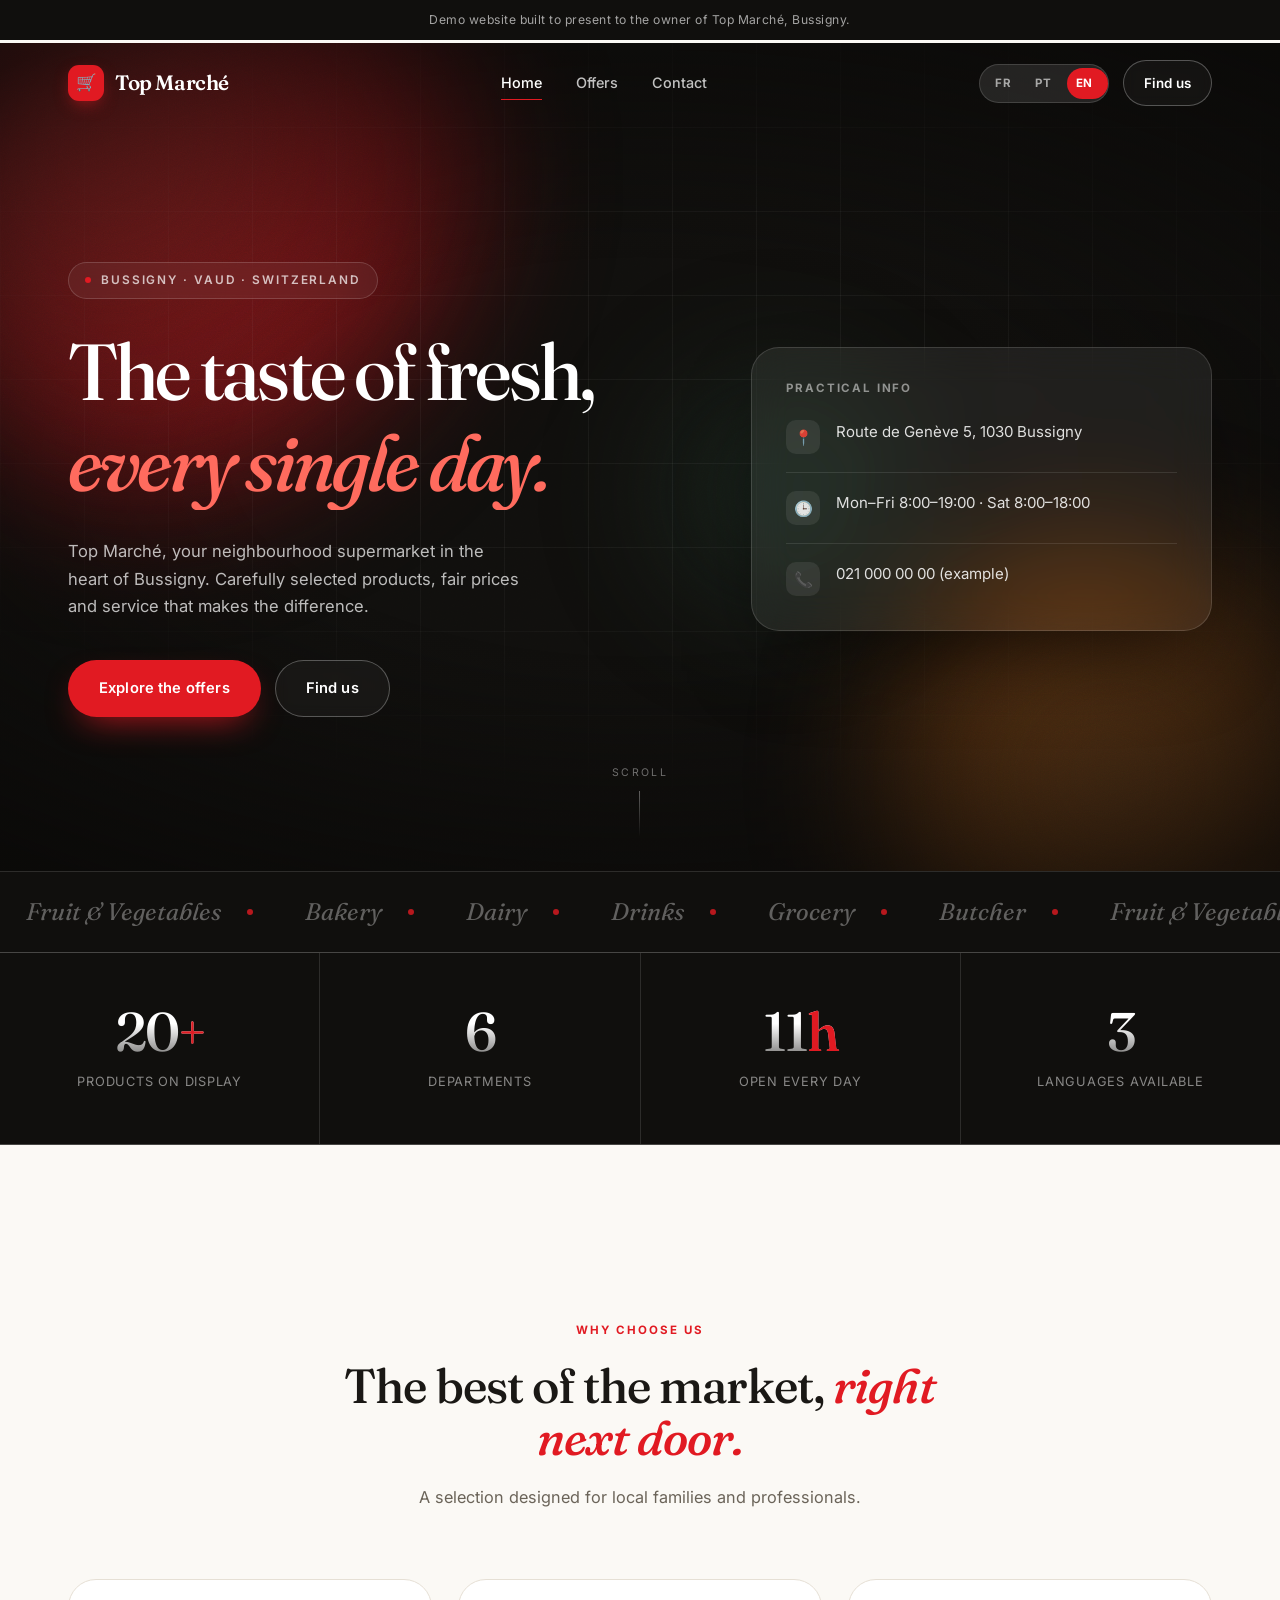
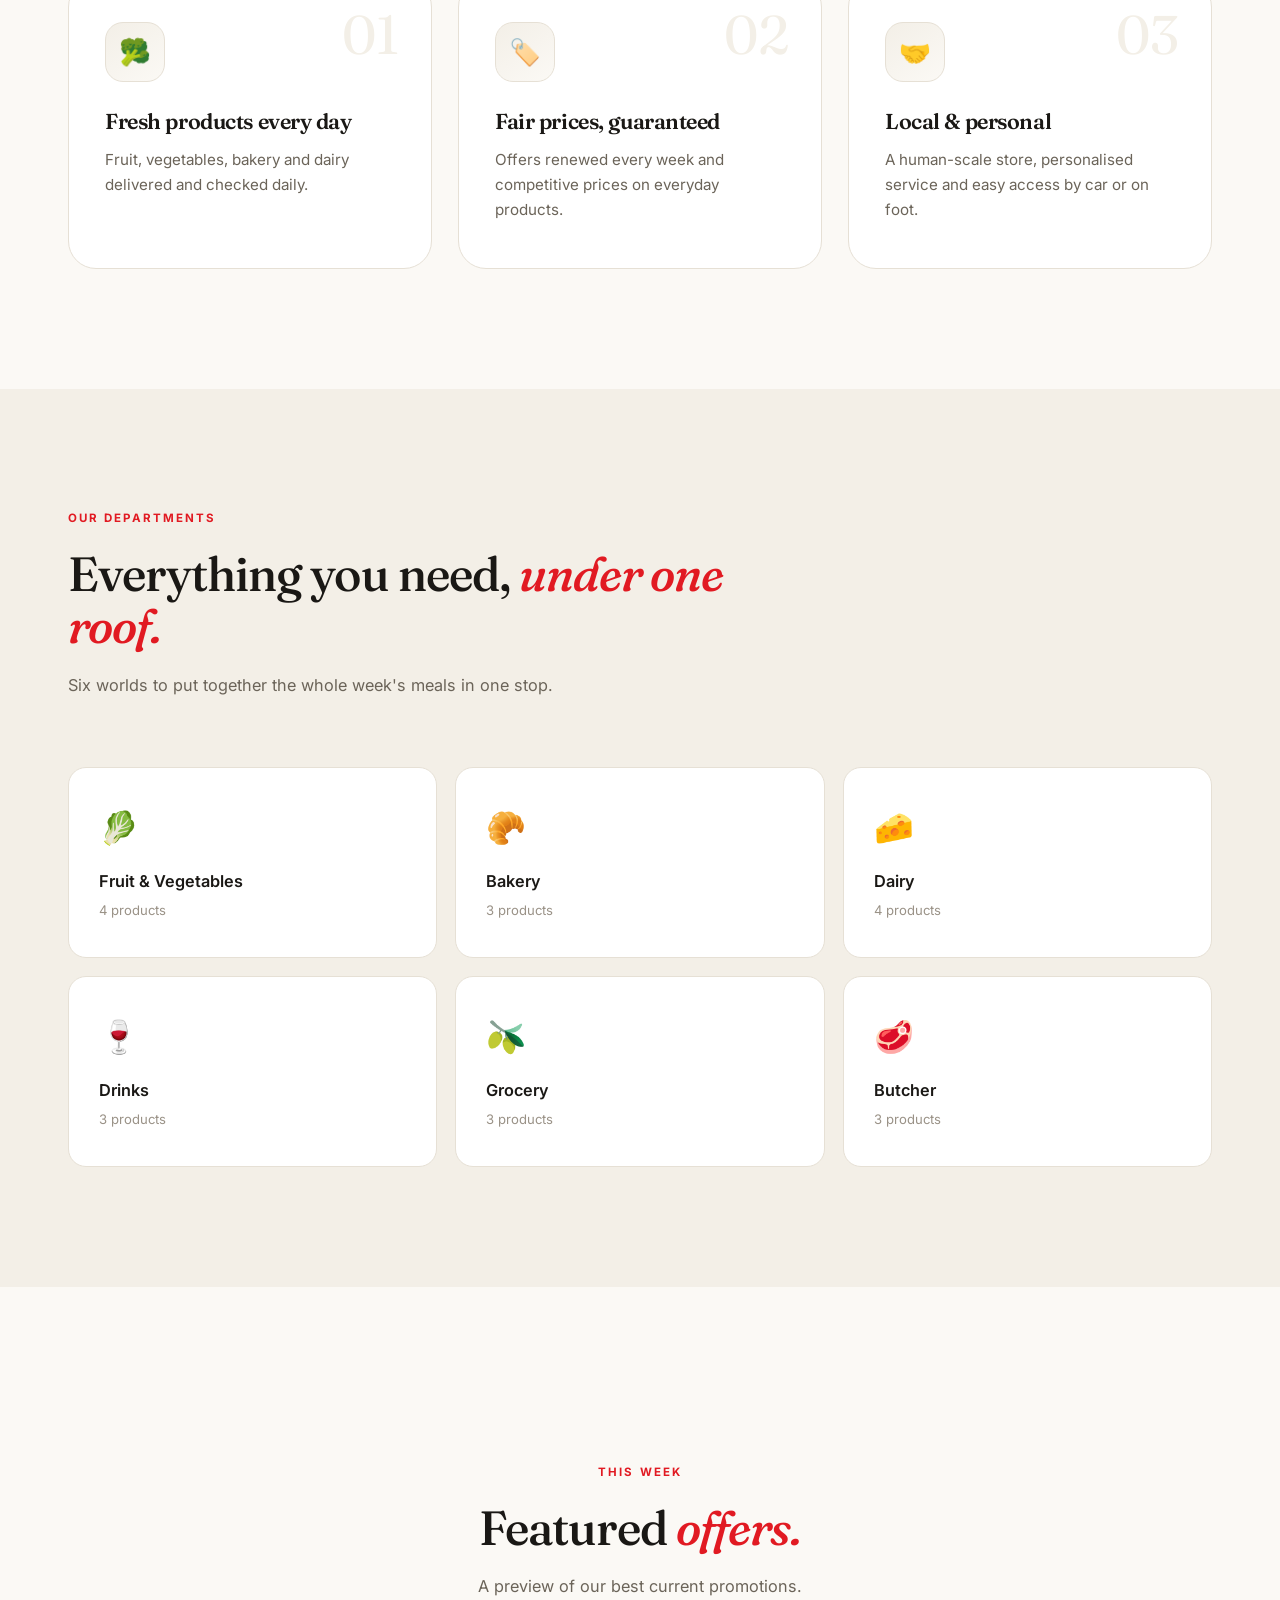
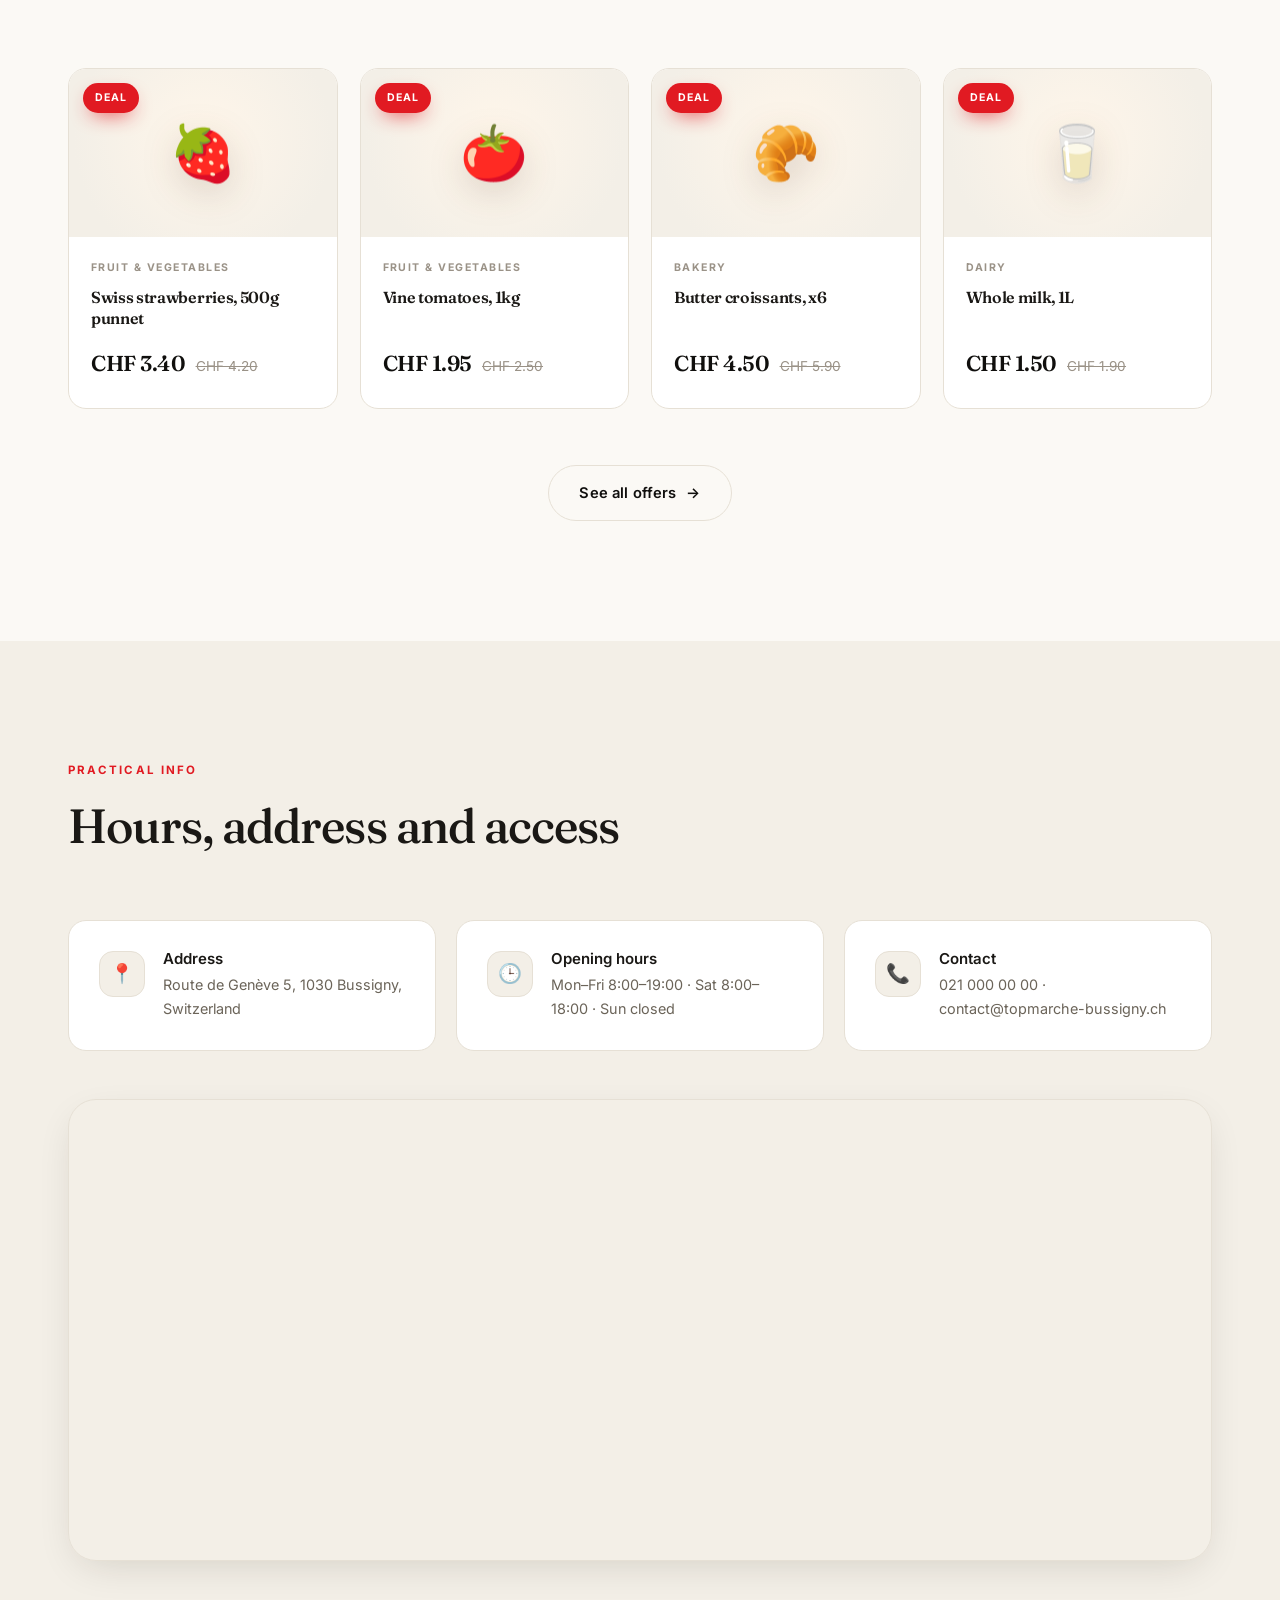
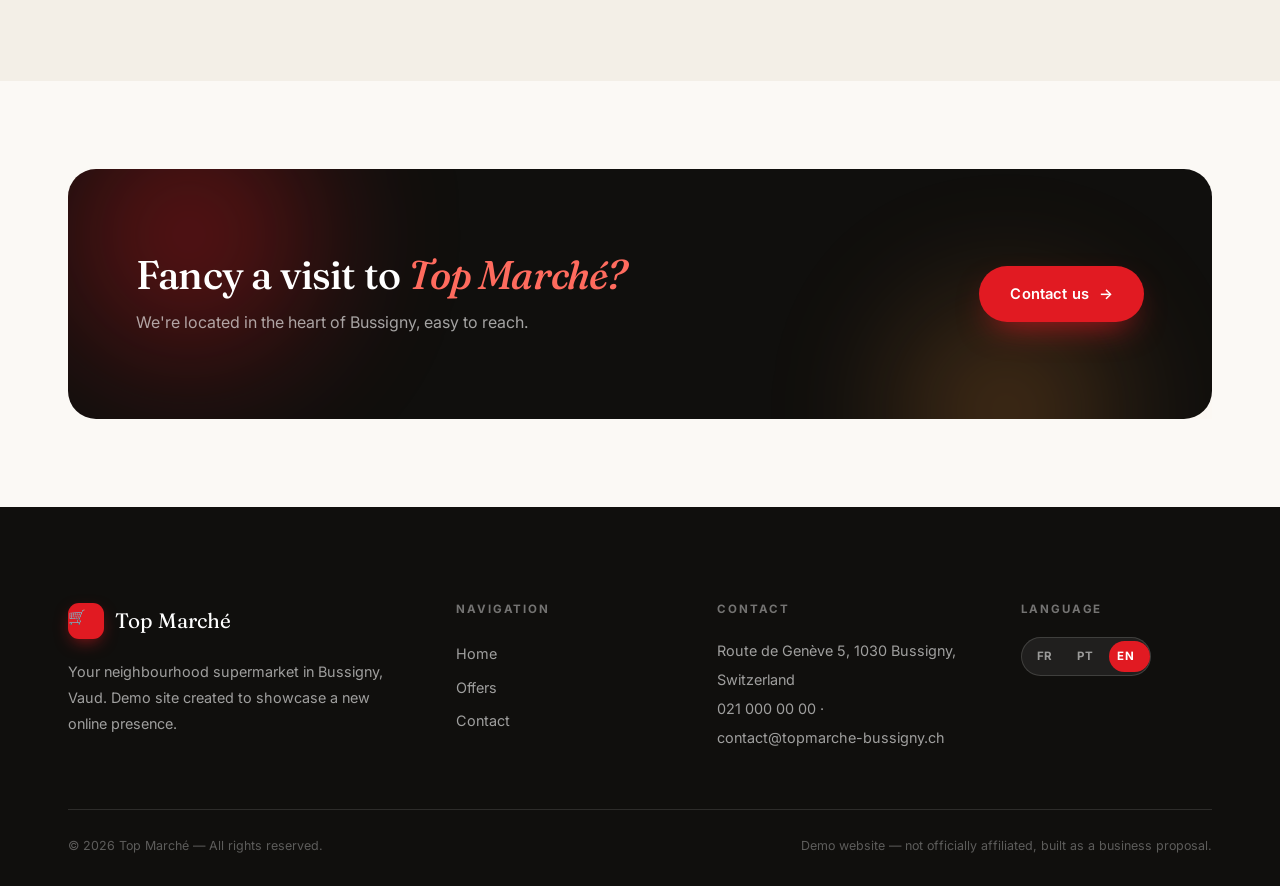
==== commit 31dad213: "Escape ampersand in feature card heading Co-Authored-By: Claude Sonnet 5 <noreply@anthropic.com> Cla" ====
--- a/index.html
+++ b/index.html
@@ -142,7 +142,7 @@
       <article class="feature-card" data-reveal>
         <span class="feature-num">03</span>
         <div class="feature-icon">🤝</div>
-        <h3 data-i18n="feat3_title">Proximité & service</h3>
+        <h3 data-i18n="feat3_title">Proximité &amp; service</h3>
         <p data-i18n="feat3_text">Un magasin à taille humaine, un accueil personnalisé et un accès facile en voiture ou à pied.</p>
       </article>
     </div>
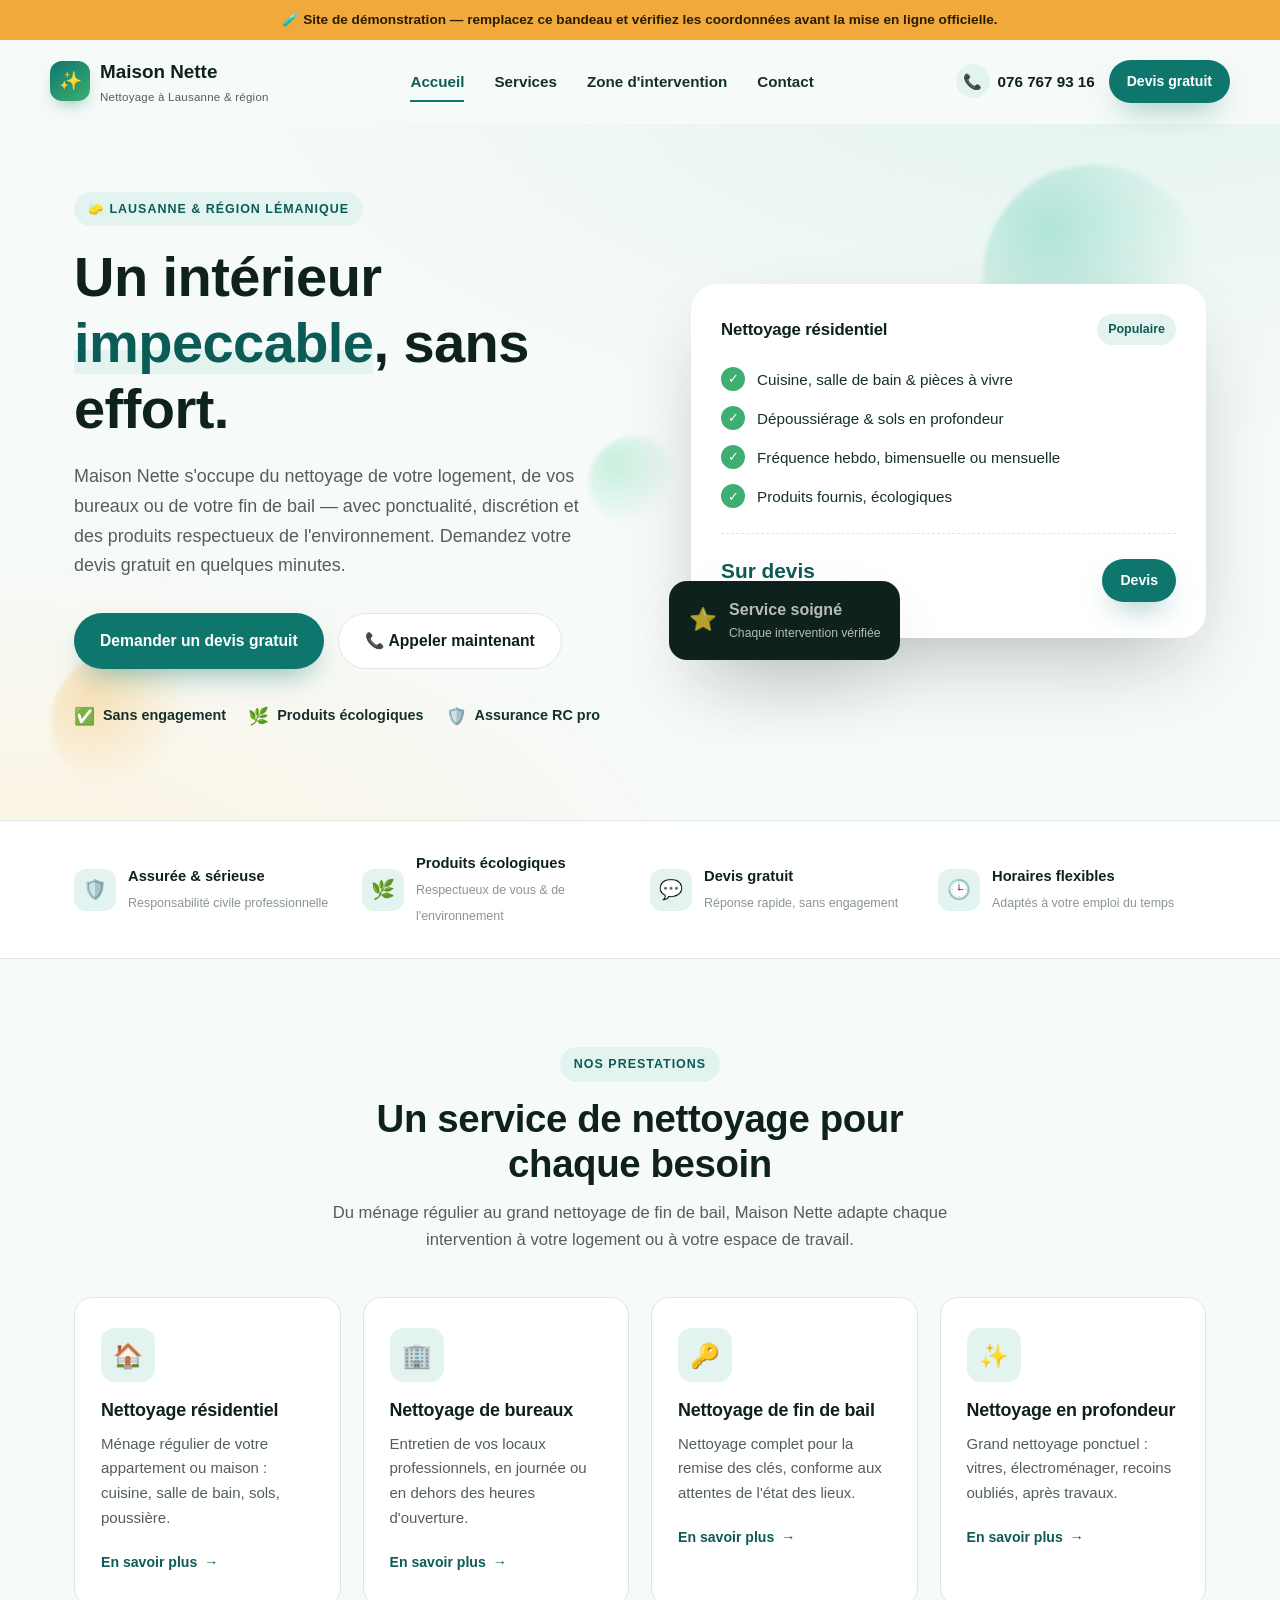
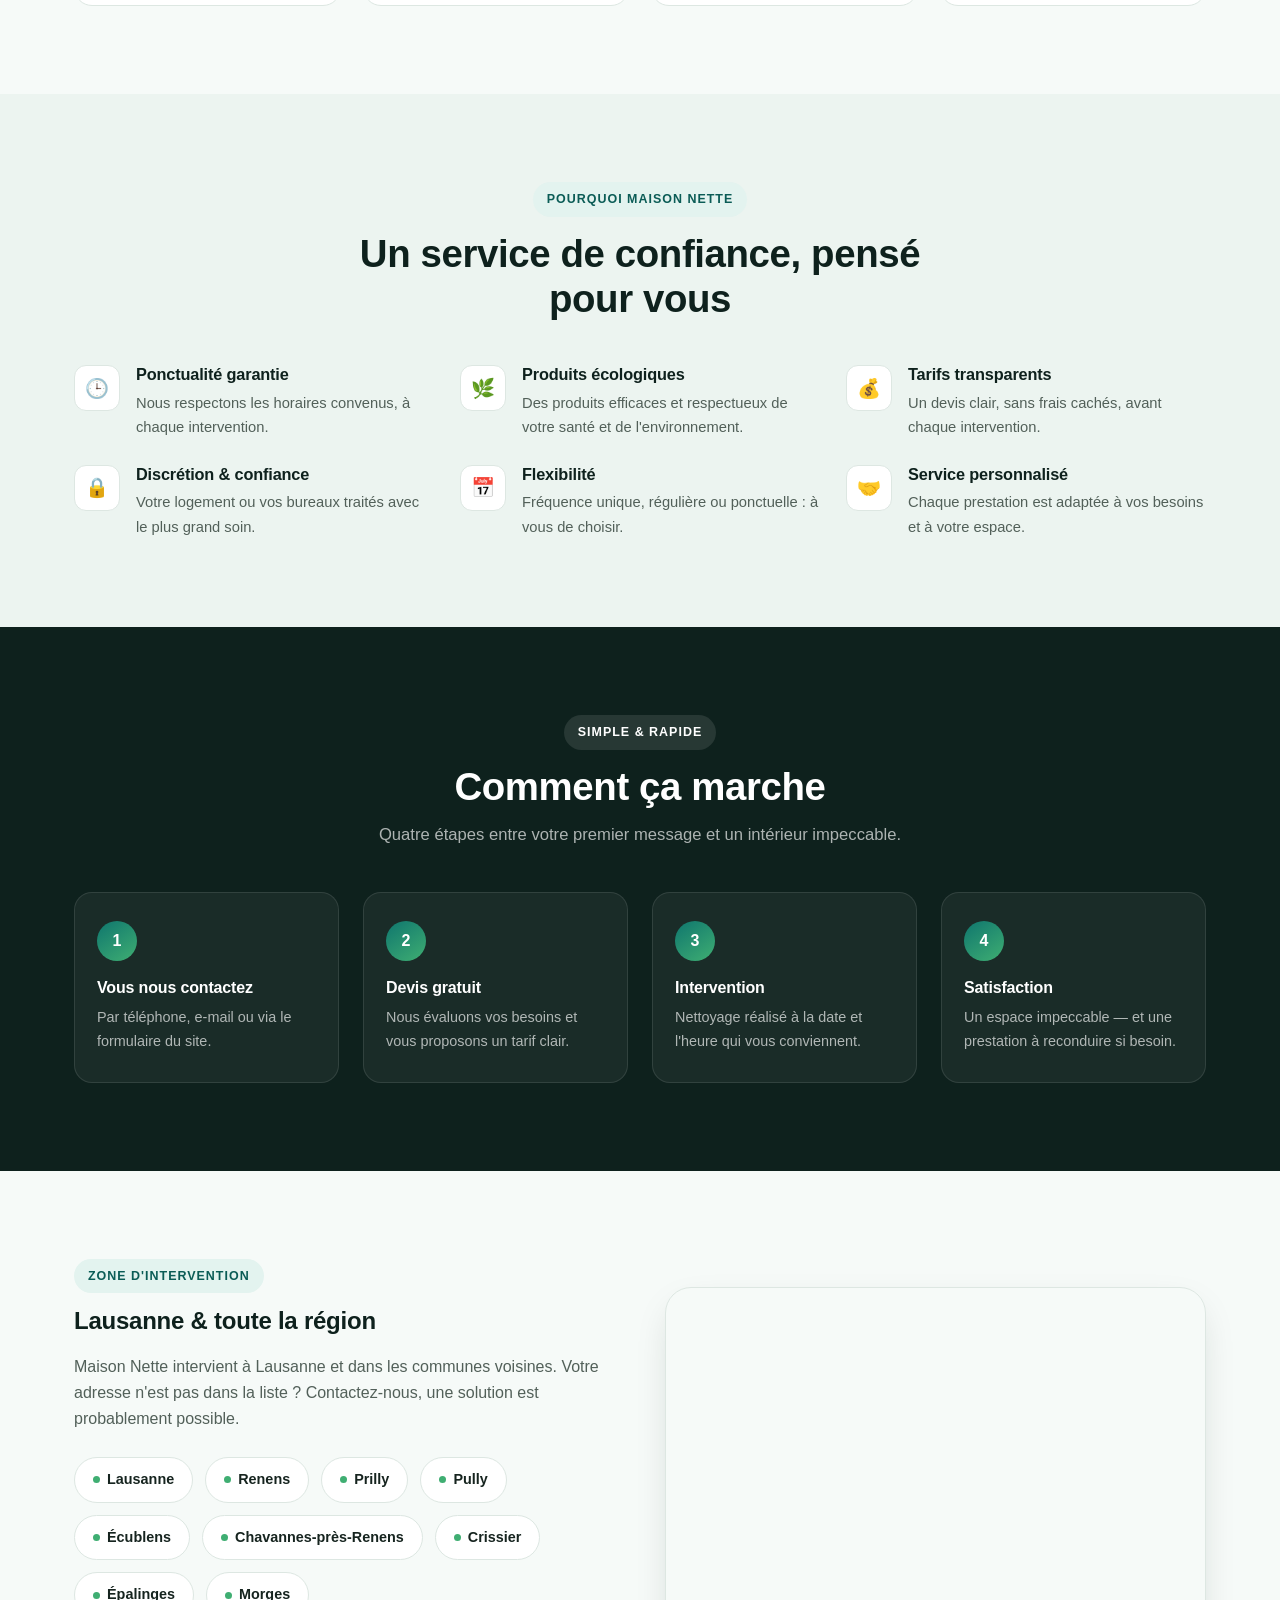
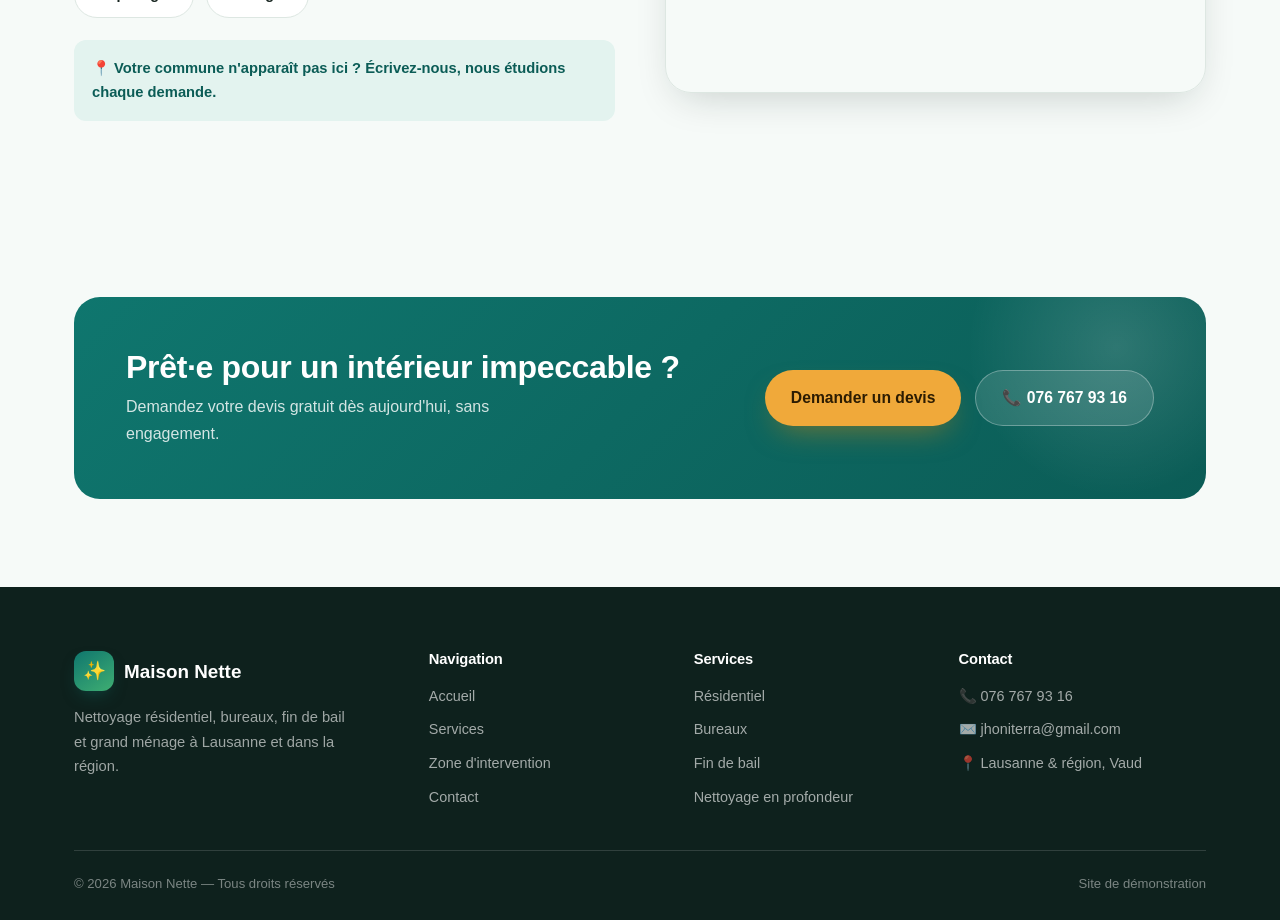
==== commit b16a73e1: "Remplace le site vitrine par Maison Nette (nettoyage à Lausanne) Nouveau site vitrine pour l'entrepr" ====
--- a/index.html
+++ b/index.html
@@ -2,289 +2,340 @@
 <html lang="fr">
 <head>
 <meta charset="UTF-8" />
-<meta name="viewport" content="width=device-width, initial-scale=1.0" />
+<meta name="viewport" content="width=device-width, initial-scale=1" />
+<title>Maison Nette — Nettoyage résidentiel &amp; bureaux à Lausanne</title>
+<meta name="description" content="Maison Nette : service de nettoyage résidentiel, bureaux, fin de bail et ménage en profondeur à Lausanne et dans la région (Renens, Prilly, Pully, Écublens, Morges). Devis gratuit." />
 <script>document.documentElement.classList.add("js");</script>
-<title>Top Marché — Supermarché de proximité à Bussigny</title>
-<meta name="description" content="Top Marché, votre supermarché de proximité à Bussigny (VD), Suisse. Produits frais, offres de la semaine, horaires et adresse." />
-<link rel="icon" href="data:image/svg+xml,<svg xmlns=%22http://www.w3.org/2000/svg%22 viewBox=%220 0 100 100%22><text y=%22.9em%22 font-size=%2290%22>🛒</text></svg>" />
-<link rel="preconnect" href="https://fonts.googleapis.com" />
-<link rel="preconnect" href="https://fonts.gstatic.com" crossorigin />
-<link href="https://fonts.googleapis.com/css2?family=Fraunces:ital,opsz,wght@0,9..144,400..700;1,9..144,400..700&family=Inter:wght@400;500;600;700&display=swap" rel="stylesheet" />
 <link rel="stylesheet" href="assets/css/style.css" />
 </head>
 <body>
 
-<div class="preloader">
-  <div style="display:grid;place-items:center;">
-    <div class="preloader-mark">🛒</div>
-    <div class="preloader-bar"><span></span></div>
-  </div>
+<div class="scroll-progress"></div>
+
+<div class="demo-banner">
+  🧪 <strong>Site de démonstration</strong> — remplacez ce bandeau et vérifiez les coordonnées avant la mise en ligne officielle.
 </div>
 
-<div class="scroll-progress"></div>
-
-<div class="demo-banner" data-i18n="demo_banner">Site de démonstration réalisé pour présentation au propriétaire de Top Marché, Bussigny.</div>
-
 <header class="site-header">
-  <div class="nav-wrap">
-    <a href="index.html" class="brand"><span class="brand-mark">🛒</span> Top Marché</a>
+  <div class="wrap header-inner">
+    <a href="index.html" class="brand">
+      <span class="brand-mark">✨</span>
+      <span>Maison Nette<small>Nettoyage à Lausanne &amp; région</small></span>
+    </a>
 
     <nav class="main-nav">
-      <a href="index.html" class="active" data-i18n="nav_home">Accueil</a>
-      <a href="ofertas.html" data-i18n="nav_offers">Offres</a>
-      <a href="contato.html" data-i18n="nav_contact">Contact</a>
+      <a href="index.html" class="active">Accueil</a>
+      <a href="services.html">Services</a>
+      <a href="index.html#zone">Zone d'intervention</a>
+      <a href="contact.html">Contact</a>
     </nav>
 
-    <div class="nav-right">
-      <div class="lang-switch">
-        <span class="lang-pill"></span>
-        <button data-lang="fr">FR</button>
-        <button data-lang="pt">PT</button>
-        <button data-lang="en">EN</button>
-      </div>
-      <a href="contato.html" class="btn btn-ghost btn-sm" data-i18n="nav_cta">Nous trouver</a>
-      <button class="menu-toggle" aria-label="Menu"><i></i><i></i><i></i></button>
+    <div class="header-actions">
+      <a class="header-phone" href="tel:+41767679316">
+        <span class="ico">📞</span>
+        <span class="text">076 767 93 16</span>
+      </a>
+      <a class="btn btn-primary btn-sm" href="contact.html">Devis gratuit</a>
+      <button class="menu-toggle" aria-label="Ouvrir le menu"><span></span></button>
     </div>
   </div>
 </header>
 
-<!-- ============================================================== Hero -->
-<section class="hero">
-  <div class="hero-bg">
-    <div class="orb orb-1"></div>
-    <div class="orb orb-2"></div>
-    <div class="orb orb-3"></div>
-    <div class="hero-grid-lines"></div>
-    <div class="hero-noise"></div>
-    <div class="hero-vignette"></div>
-  </div>
-
-  <div class="container">
-    <div>
-      <span class="hero-eyebrow"><span class="dot"></span><span data-i18n="hero_eyebrow">Bussigny · Vaud · Suisse</span></span>
-
-      <h1>
-        <span class="line"><span data-i18n="hero_title_1" style="--d:250ms">Le goût du frais,</span></span>
-        <span class="line"><em data-i18n="hero_title_2" style="--d:400ms">chaque jour.</em></span>
-      </h1>
-
-      <p class="hero-lead" data-i18n="hero_lead">Top Marché, votre supermarché de proximité au cœur de Bussigny. Des produits sélectionnés avec soin, des prix justes et un accueil qui fait la différence.</p>
-
-      <div class="hero-actions">
-        <a href="ofertas.html" class="btn btn-primary" data-i18n="hero_btn_offers">Découvrir les offres</a>
-        <a href="contato.html" class="btn btn-ghost" data-i18n="hero_btn_visit">Nous trouver</a>
-      </div>
-    </div>
-
-    <aside class="hero-card">
-      <h3 data-i18n="hero_card_title">Infos pratiques</h3>
-      <ul>
-        <li><span class="ico">📍</span><span data-i18n="hero_info_address">Route de Genève 5, 1030 Bussigny</span></li>
-        <li><span class="ico">🕒</span><span data-i18n="hero_info_hours">Lun–Ven 8h00–19h00 · Sam 8h00–18h00</span></li>
-        <li><span class="ico">📞</span><span data-i18n="hero_info_phone">021 000 00 00 (exemple)</span></li>
-      </ul>
-    </aside>
-  </div>
-
-  <div class="scroll-cue">
-    <span data-i18n="scroll_cue">Défiler</span>
-    <span class="rail"></span>
-  </div>
-</section>
-
-<!-- =========================================================== Marquee -->
-<div class="marquee"><div class="marquee-track"></div></div>
-
-<!-- ============================================================= Stats -->
-<section class="section-dark">
-  <div class="stats">
-    <div class="stat">
-      <div class="stat-num" data-count="20" data-suffix="+">0</div>
-      <div class="stat-label" data-i18n="stat1_label">produits en vitrine</div>
-    </div>
-    <div class="stat">
-      <div class="stat-num" data-count="6">0</div>
-      <div class="stat-label" data-i18n="stat2_label">rayons</div>
-    </div>
-    <div class="stat">
-      <div class="stat-num" data-count="11" data-suffix="h">0</div>
-      <div class="stat-label" data-i18n="stat3_label">d'ouverture par jour</div>
-    </div>
-    <div class="stat">
-      <div class="stat-num" data-count="3">0</div>
-      <div class="stat-label" data-i18n="stat4_label">langues disponibles</div>
-    </div>
-  </div>
-</section>
-
-<!-- ========================================================== Features -->
-<section class="section">
-  <div class="container">
-    <div class="section-head center" data-reveal>
-      <span class="eyebrow" data-i18n="feat_eyebrow">Pourquoi nous choisir</span>
-      <h2><span data-i18n="feat_title_1">Le meilleur du marché,</span> <em data-i18n="feat_title_2">tout près de chez vous.</em></h2>
-      <p data-i18n="feat_sub">Une sélection pensée pour les familles et les professionnels du quartier.</p>
-    </div>
-
-    <div class="grid-3" data-stagger="120">
-      <article class="feature-card" data-reveal>
-        <span class="feature-num">01</span>
-        <div class="feature-icon">🥦</div>
-        <h3 data-i18n="feat1_title">Produits frais chaque jour</h3>
-        <p data-i18n="feat1_text">Fruits, légumes, boulangerie et produits laitiers livrés et contrôlés quotidiennement.</p>
-      </article>
-      <article class="feature-card" data-reveal>
-        <span class="feature-num">02</span>
-        <div class="feature-icon">🏷️</div>
-        <h3 data-i18n="feat2_title">Prix justes garantis</h3>
-        <p data-i18n="feat2_text">Des offres renouvelées chaque semaine et des prix compétitifs sur les produits du quotidien.</p>
-      </article>
-      <article class="feature-card" data-reveal>
-        <span class="feature-num">03</span>
-        <div class="feature-icon">🤝</div>
-        <h3 data-i18n="feat3_title">Proximité &amp; service</h3>
-        <p data-i18n="feat3_text">Un magasin à taille humaine, un accueil personnalisé et un accès facile en voiture ou à pied.</p>
-      </article>
-    </div>
-  </div>
-</section>
-
-<!-- ============================================================ Rayons -->
-<section class="section section-alt">
-  <div class="container">
-    <div class="section-head" data-reveal>
-      <span class="eyebrow" data-i18n="rayons_eyebrow">Nos rayons</span>
-      <h2><span data-i18n="rayons_title_1">Tout ce qu'il vous faut,</span> <em data-i18n="rayons_title_2">sous un même toit.</em></h2>
-      <p data-i18n="rayons_sub">Six univers pour composer vos repas de la semaine sans détour.</p>
-    </div>
-
-    <div class="rayons" id="rayons"></div>
-  </div>
-</section>
-
-<!-- ============================================================ Offres -->
-<section class="section">
-  <div class="container">
-    <div class="section-head center" data-reveal>
-      <span class="eyebrow" data-i18n="offers_eyebrow">Cette semaine</span>
-      <h2><span data-i18n="offers_title_1">Nos offres</span> <em data-i18n="offers_title_2">en vedette.</em></h2>
-      <p data-i18n="offers_sub">Un aperçu de nos meilleures promotions du moment.</p>
-    </div>
-
-    <div class="grid-products" id="featured-products"></div>
-
-    <div class="center" data-reveal>
-      <a href="ofertas.html" class="btn btn-outline">
-        <span data-i18n="offers_see_all">Voir toutes les offres</span>
-        <span class="arr">→</span>
-      </a>
-    </div>
-  </div>
-</section>
-
-<!-- ============================================================= Infos -->
-<section class="section section-alt">
-  <div class="container">
-    <div class="section-head" data-reveal>
-      <span class="eyebrow" data-i18n="hours_eyebrow">Infos pratiques</span>
-      <h2 data-i18n="hours_title">Horaires, adresse et accès</h2>
-    </div>
-
-    <div class="info-strip" data-stagger="110" style="margin-bottom:48px;">
-      <div class="info-item" data-reveal>
-        <div class="info-icon">📍</div>
+<main>
+
+  <!-- ============================================================ Hero -->
+  <section class="hero">
+    <div class="hero-bg"></div>
+    <span class="orb orb1"></span>
+    <span class="orb orb2"></span>
+    <span class="orb orb3"></span>
+
+    <div class="wrap hero-grid">
+      <div class="hero-copy">
+        <span class="eyebrow" data-reveal>🧽 Lausanne &amp; région lémanique</span>
+        <h1 data-reveal style="--d:80ms">Un intérieur <em>impeccable</em>, sans effort.</h1>
+        <p data-reveal style="--d:140ms">
+          Maison Nette s'occupe du nettoyage de votre logement, de vos bureaux ou de votre
+          fin de bail — avec ponctualité, discrétion et des produits respectueux de
+          l'environnement. Demandez votre devis gratuit en quelques minutes.
+        </p>
+
+        <div class="hero-cta" data-reveal style="--d:200ms">
+          <a class="btn btn-primary" href="contact.html">Demander un devis gratuit</a>
+          <a class="btn btn-ghost" href="tel:+41767679316">📞 Appeler maintenant</a>
+        </div>
+
+        <ul class="hero-trust" data-reveal style="--d:260ms">
+          <li><span class="ico">✅</span> Sans engagement</li>
+          <li><span class="ico">🌿</span> Produits écologiques</li>
+          <li><span class="ico">🛡️</span> Assurance RC pro</li>
+        </ul>
+      </div>
+
+      <div class="hero-visual" data-reveal style="--d:180ms">
+        <div class="hero-card">
+          <div class="hero-card-head">
+            <h3>Nettoyage résidentiel</h3>
+            <span>Populaire</span>
+          </div>
+          <ul class="hero-check-list">
+            <li><span class="tick">✓</span> Cuisine, salle de bain &amp; pièces à vivre</li>
+            <li><span class="tick">✓</span> Dépoussiérage &amp; sols en profondeur</li>
+            <li><span class="tick">✓</span> Fréquence hebdo, bimensuelle ou mensuelle</li>
+            <li><span class="tick">✓</span> Produits fournis, écologiques</li>
+          </ul>
+          <div class="hero-card-foot">
+            <div class="price">Sur devis<small>Tarif selon surface &amp; fréquence</small></div>
+            <a class="btn btn-primary btn-sm" href="contact.html?service=residentiel">Devis</a>
+          </div>
+        </div>
+        <div class="floating-badge">
+          <span class="ico">⭐</span>
+          <span><strong>Service soigné</strong><span>Chaque intervention vérifiée</span></span>
+        </div>
+      </div>
+    </div>
+  </section>
+
+  <!-- ---------------------------------------------------------- Atouts -->
+  <section class="trust-strip">
+    <div class="wrap">
+      <div class="trust-item" data-reveal>
+        <span class="ico">🛡️</span>
+        <span><strong>Assurée &amp; sérieuse</strong><small>Responsabilité civile professionnelle</small></span>
+      </div>
+      <div class="trust-item" data-reveal style="--d:60ms">
+        <span class="ico">🌿</span>
+        <span><strong>Produits écologiques</strong><small>Respectueux de vous &amp; de l'environnement</small></span>
+      </div>
+      <div class="trust-item" data-reveal style="--d:120ms">
+        <span class="ico">💬</span>
+        <span><strong>Devis gratuit</strong><small>Réponse rapide, sans engagement</small></span>
+      </div>
+      <div class="trust-item" data-reveal style="--d:180ms">
+        <span class="ico">🕒</span>
+        <span><strong>Horaires flexibles</strong><small>Adaptés à votre emploi du temps</small></span>
+      </div>
+    </div>
+  </section>
+
+  <!-- -------------------------------------------------------- Services -->
+  <section class="section" id="services">
+    <div class="wrap">
+      <div class="section-head center">
+        <span class="eyebrow" data-reveal>Nos prestations</span>
+        <h2 data-reveal style="--d:60ms">Un service de nettoyage pour chaque besoin</h2>
+        <p data-reveal style="--d:100ms">
+          Du ménage régulier au grand nettoyage de fin de bail, Maison Nette adapte chaque
+          intervention à votre logement ou à votre espace de travail.
+        </p>
+      </div>
+
+      <div class="service-grid" data-stagger="80">
+        <a class="service-card" href="services.html#residentiel" data-reveal>
+          <span class="service-ico">🏠</span>
+          <h3>Nettoyage résidentiel</h3>
+          <p>Ménage régulier de votre appartement ou maison : cuisine, salle de bain, sols, poussière.</p>
+          <span class="service-link">En savoir plus <span class="arrow">→</span></span>
+        </a>
+
+        <a class="service-card" href="services.html#bureaux" data-reveal>
+          <span class="service-ico">🏢</span>
+          <h3>Nettoyage de bureaux</h3>
+          <p>Entretien de vos locaux professionnels, en journée ou en dehors des heures d'ouverture.</p>
+          <span class="service-link">En savoir plus <span class="arrow">→</span></span>
+        </a>
+
+        <a class="service-card" href="services.html#fin-de-bail" data-reveal>
+          <span class="service-ico">🔑</span>
+          <h3>Nettoyage de fin de bail</h3>
+          <p>Nettoyage complet pour la remise des clés, conforme aux attentes de l'état des lieux.</p>
+          <span class="service-link">En savoir plus <span class="arrow">→</span></span>
+        </a>
+
+        <a class="service-card" href="services.html#profond" data-reveal>
+          <span class="service-ico">✨</span>
+          <h3>Nettoyage en profondeur</h3>
+          <p>Grand nettoyage ponctuel : vitres, électroménager, recoins oubliés, après travaux.</p>
+          <span class="service-link">En savoir plus <span class="arrow">→</span></span>
+        </a>
+      </div>
+    </div>
+  </section>
+
+  <!-- ---------------------------------------------------------- Pourquoi -->
+  <section class="section" style="background:var(--paper-deep)">
+    <div class="wrap">
+      <div class="section-head center">
+        <span class="eyebrow" data-reveal>Pourquoi Maison Nette</span>
+        <h2 data-reveal style="--d:60ms">Un service de confiance, pensé pour vous</h2>
+      </div>
+
+      <div class="feature-grid" data-stagger="70">
+        <div class="feature-card" data-reveal>
+          <span class="feature-ico">🕒</span>
+          <div><h3>Ponctualité garantie</h3><p>Nous respectons les horaires convenus, à chaque intervention.</p></div>
+        </div>
+        <div class="feature-card" data-reveal>
+          <span class="feature-ico">🌿</span>
+          <div><h3>Produits écologiques</h3><p>Des produits efficaces et respectueux de votre santé et de l'environnement.</p></div>
+        </div>
+        <div class="feature-card" data-reveal>
+          <span class="feature-ico">💰</span>
+          <div><h3>Tarifs transparents</h3><p>Un devis clair, sans frais cachés, avant chaque intervention.</p></div>
+        </div>
+        <div class="feature-card" data-reveal>
+          <span class="feature-ico">🔒</span>
+          <div><h3>Discrétion &amp; confiance</h3><p>Votre logement ou vos bureaux traités avec le plus grand soin.</p></div>
+        </div>
+        <div class="feature-card" data-reveal>
+          <span class="feature-ico">📅</span>
+          <div><h3>Flexibilité</h3><p>Fréquence unique, régulière ou ponctuelle : à vous de choisir.</p></div>
+        </div>
+        <div class="feature-card" data-reveal>
+          <span class="feature-ico">🤝</span>
+          <div><h3>Service personnalisé</h3><p>Chaque prestation est adaptée à vos besoins et à votre espace.</p></div>
+        </div>
+      </div>
+    </div>
+  </section>
+
+  <!-- --------------------------------------------------------- Process -->
+  <section class="section process-section">
+    <div class="wrap">
+      <div class="section-head center">
+        <span class="eyebrow" data-reveal>Simple &amp; rapide</span>
+        <h2 data-reveal style="--d:60ms">Comment ça marche</h2>
+        <p data-reveal style="--d:100ms">Quatre étapes entre votre premier message et un intérieur impeccable.</p>
+      </div>
+
+      <div class="process-grid" data-stagger="90">
+        <div class="process-step" data-reveal>
+          <span class="num">1</span>
+          <h3>Vous nous contactez</h3>
+          <p>Par téléphone, e-mail ou via le formulaire du site.</p>
+        </div>
+        <div class="process-step" data-reveal>
+          <span class="num">2</span>
+          <h3>Devis gratuit</h3>
+          <p>Nous évaluons vos besoins et vous proposons un tarif clair.</p>
+        </div>
+        <div class="process-step" data-reveal>
+          <span class="num">3</span>
+          <h3>Intervention</h3>
+          <p>Nettoyage réalisé à la date et l'heure qui vous conviennent.</p>
+        </div>
+        <div class="process-step" data-reveal>
+          <span class="num">4</span>
+          <h3>Satisfaction</h3>
+          <p>Un espace impeccable — et une prestation à reconduire si besoin.</p>
+        </div>
+      </div>
+    </div>
+  </section>
+
+  <!-- ------------------------------------------------------------- Zone -->
+  <section class="section" id="zone">
+    <div class="wrap zone-grid">
+      <div>
+        <span class="eyebrow" data-reveal>Zone d'intervention</span>
+        <h2 data-reveal style="--d:60ms;margin:14px 0 18px">Lausanne &amp; toute la région</h2>
+        <p data-reveal style="--d:100ms;color:var(--text-muted);margin-bottom:24px">
+          Maison Nette intervient à Lausanne et dans les communes voisines. Votre adresse
+          n'est pas dans la liste ? Contactez-nous, une solution est probablement possible.
+        </p>
+        <div class="zone-list" data-reveal style="--d:140ms">
+          <span class="zone-pill"><span class="dot"></span> Lausanne</span>
+          <span class="zone-pill"><span class="dot"></span> Renens</span>
+          <span class="zone-pill"><span class="dot"></span> Prilly</span>
+          <span class="zone-pill"><span class="dot"></span> Pully</span>
+          <span class="zone-pill"><span class="dot"></span> Écublens</span>
+          <span class="zone-pill"><span class="dot"></span> Chavannes-près-Renens</span>
+          <span class="zone-pill"><span class="dot"></span> Crissier</span>
+          <span class="zone-pill"><span class="dot"></span> Épalinges</span>
+          <span class="zone-pill"><span class="dot"></span> Morges</span>
+        </div>
+        <div class="zone-note" data-reveal style="--d:180ms">
+          📍 Votre commune n'apparaît pas ici ? Écrivez-nous, nous étudions chaque demande.
+        </div>
+      </div>
+      <div class="zone-map" data-reveal style="--d:120ms">
+        <iframe
+          src="https://www.google.com/maps?q=Lausanne,+Suisse&output=embed"
+          loading="lazy"
+          referrerpolicy="no-referrer-when-downgrade"
+          title="Carte de la zone d'intervention autour de Lausanne"
+        ></iframe>
+      </div>
+    </div>
+  </section>
+
+  <!-- --------------------------------------------------------------- CTA -->
+  <section class="section">
+    <div class="wrap">
+      <div class="cta-banner" data-reveal>
         <div>
-          <h4 data-i18n="info_address_title">Adresse</h4>
-          <p data-i18n="info_address_text">Route de Genève 5, 1030 Bussigny, Suisse</p>
-        </div>
-      </div>
-      <div class="info-item" data-reveal>
-        <div class="info-icon">🕒</div>
-        <div>
-          <h4 data-i18n="info_hours_title">Horaires d'ouverture</h4>
-          <p data-i18n="info_hours_text">Lun–Ven 8h00–19h00 · Sam 8h00–18h00 · Dim fermé</p>
-        </div>
-      </div>
-      <div class="info-item" data-reveal>
-        <div class="info-icon">📞</div>
-        <div>
-          <h4 data-i18n="info_phone_title">Contact</h4>
-          <p data-i18n="info_phone_text">021 000 00 00 · contact@topmarche-bussigny.ch</p>
-        </div>
-      </div>
-    </div>
-
-    <div class="map-wrap" data-reveal="scale">
-      <iframe src="https://www.google.com/maps?q=Route+de+Gen%C3%A8ve+5,+1030+Bussigny,+Suisse&output=embed" loading="lazy" referrerpolicy="no-referrer-when-downgrade" title="Top Marché — Route de Genève 5, 1030 Bussigny"></iframe>
-    </div>
-  </div>
-</section>
-
-<!-- =============================================================== CTA -->
-<section class="section-tight">
-  <div class="container">
-    <div class="cta-band" data-reveal="scale">
-      <div class="orb orb-a"></div>
-      <div class="orb orb-b"></div>
-      <div>
-        <h2><span data-i18n="cta_title_1">Envie de visiter</span> <em data-i18n="cta_title_2">Top Marché ?</em></h2>
-        <p data-i18n="cta_sub">Nous sommes situés au cœur de Bussigny, facilement accessibles.</p>
-      </div>
-      <a href="contato.html" class="btn btn-primary">
-        <span data-i18n="cta_btn">Contactez-nous</span>
-        <span class="arr">→</span>
-      </a>
-    </div>
-  </div>
-</section>
-
-<!-- ============================================================ Footer -->
+          <h2>Prêt·e pour un intérieur impeccable ?</h2>
+          <p>Demandez votre devis gratuit dès aujourd'hui, sans engagement.</p>
+        </div>
+        <div class="cta-actions">
+          <a class="btn btn-gold" href="contact.html">Demander un devis</a>
+          <a class="btn btn-ghost" href="tel:+41767679316">📞 076 767 93 16</a>
+        </div>
+      </div>
+    </div>
+  </section>
+
+</main>
+
 <footer class="site-footer">
-  <div class="container">
+  <div class="wrap">
     <div class="footer-grid">
-      <div>
-        <div class="footer-brand"><span class="brand-mark">🛒</span> Top Marché</div>
-        <p data-i18n="footer_about_text">Votre supermarché de proximité à Bussigny, Vaud. Site de démonstration créé pour présenter une nouvelle vitrine en ligne.</p>
-      </div>
-      <div>
-        <h4 data-i18n="footer_links_title">Navigation</h4>
-        <a href="index.html" data-i18n="nav_home">Accueil</a>
-        <a href="ofertas.html" data-i18n="nav_offers">Offres</a>
-        <a href="contato.html" data-i18n="nav_contact">Contact</a>
-      </div>
-      <div>
-        <h4 data-i18n="footer_contact_title">Contact</h4>
-        <span data-i18n="info_address_text">Route de Genève 5, 1030 Bussigny, Suisse</span>
-        <span data-i18n="info_phone_text">021 000 00 00 · contact@topmarche-bussigny.ch</span>
-      </div>
-      <div>
-        <h4 data-i18n="footer_lang_title">Langue</h4>
-        <div class="lang-switch" style="width:fit-content;">
-          <span class="lang-pill"></span>
-          <button data-lang="fr">FR</button>
-          <button data-lang="pt">PT</button>
-          <button data-lang="en">EN</button>
-        </div>
-      </div>
-    </div>
+      <div class="footer-brand">
+        <a href="index.html" class="brand">
+          <span class="brand-mark">✨</span>
+          <span>Maison Nette</span>
+        </a>
+        <p>Nettoyage résidentiel, bureaux, fin de bail et grand ménage à Lausanne et dans la région.</p>
+      </div>
+
+      <div class="footer-col">
+        <h4>Navigation</h4>
+        <ul>
+          <li><a href="index.html">Accueil</a></li>
+          <li><a href="services.html">Services</a></li>
+          <li><a href="index.html#zone">Zone d'intervention</a></li>
+          <li><a href="contact.html">Contact</a></li>
+        </ul>
+      </div>
+
+      <div class="footer-col">
+        <h4>Services</h4>
+        <ul>
+          <li><a href="services.html#residentiel">Résidentiel</a></li>
+          <li><a href="services.html#bureaux">Bureaux</a></li>
+          <li><a href="services.html#fin-de-bail">Fin de bail</a></li>
+          <li><a href="services.html#profond">Nettoyage en profondeur</a></li>
+        </ul>
+      </div>
+
+      <div class="footer-col">
+        <h4>Contact</h4>
+        <ul>
+          <li><a href="tel:+41767679316">📞 076 767 93 16</a></li>
+          <li><a href="mailto:jhoniterra@gmail.com">✉️ jhoniterra@gmail.com</a></li>
+          <li>📍 Lausanne &amp; région, Vaud</li>
+        </ul>
+      </div>
+    </div>
+
     <div class="footer-bottom">
-      <span>© 2026 Top Marché — <span data-i18n="footer_rights">Tous droits réservés.</span></span>
-      <span data-i18n="footer_demo">Site de démonstration — non affilié officiellement, réalisé à titre de proposition commerciale.</span>
+      <span>© <span id="year">2026</span> Maison Nette — Tous droits réservés</span>
+      <span>Site de démonstration</span>
     </div>
   </div>
 </footer>
 
-<script src="assets/js/i18n.js"></script>
 <script src="assets/js/main.js"></script>
-<script>
-  window.onLangChange = function (lang) {
-    const featured = PRODUCTS.filter((p) => p.promo).slice(0, 4);
-    window.TopMarche.renderProducts(
-      document.getElementById("featured-products"),
-      featured,
-      lang
-    );
-  };
-</script>
 </body>
 </html>
--- a/assets/css/style.css
+++ b/assets/css/style.css
@@ -1,38 +1,40 @@
 /* ==========================================================================
-   Top Marché — feuille de style
+   Maison Nette — feuille de style
    ========================================================================== */
 
 :root {
-  --ink: #100f0d;
-  --ink-soft: #1c1a17;
-  --cream: #fbf9f5;
-  --cream-deep: #f3efe7;
+  --ink: #0e211d;
+  --ink-soft: #163029;
+  --paper: #f6faf8;
+  --paper-deep: #ecf4f0;
   --white: #ffffff;
 
-  --red: #e11a22;
-  --red-deep: #a70e15;
-  --amber: #f0913a;
-  --sage: #3f7a5e;
-
-  --text: #1a1815;
-  --text-muted: #6b6459;
-  --text-faint: #9a9287;
-  --line: #e6e0d5;
-  --line-dark: rgba(255, 255, 255, 0.12);
+  --teal: #0f766e;
+  --teal-deep: #0b5c56;
+  --teal-soft: #e3f3ef;
+  --leaf: #3fae72;
+  --gold: #f0a93a;
+  --gold-deep: #d6890f;
+
+  --text: #16241f;
+  --text-muted: #526059;
+  --text-faint: #8a9691;
+  --line: #dde7e2;
+  --line-dark: rgba(255, 255, 255, 0.14);
 
   --radius-sm: 12px;
   --radius: 18px;
-  --radius-lg: 28px;
-
-  --shadow-sm: 0 2px 10px rgba(28, 22, 12, 0.05);
-  --shadow: 0 12px 40px -12px rgba(28, 22, 12, 0.16);
-  --shadow-lg: 0 32px 80px -24px rgba(28, 22, 12, 0.28);
-
-  --max: 1200px;
+  --radius-lg: 26px;
+
+  --shadow-sm: 0 2px 10px rgba(14, 33, 29, 0.06);
+  --shadow: 0 14px 40px -14px rgba(14, 33, 29, 0.22);
+  --shadow-lg: 0 34px 80px -26px rgba(14, 33, 29, 0.32);
+
+  --max: 1180px;
   --ease: cubic-bezier(0.16, 1, 0.3, 1);
   --ease-soft: cubic-bezier(0.4, 0, 0.2, 1);
 
-  --font-display: "Fraunces", "Iowan Old Style", Georgia, serif;
+  --font-display: "Poppins", "Segoe UI", -apple-system, sans-serif;
   --font-body: "Inter", -apple-system, BlinkMacSystemFont, "Segoe UI", sans-serif;
 }
 
@@ -51,7 +53,7 @@
 
 body {
   font-family: var(--font-body);
-  background: var(--cream);
+  background: var(--paper);
   color: var(--text);
   line-height: 1.65;
   font-size: 16px;
@@ -59,1617 +61,1445 @@
   -webkit-font-smoothing: antialiased;
 }
 
-img { max-width: 100%; display: block; }
-a { color: inherit; text-decoration: none; }
-ul { list-style: none; }
-button { font: inherit; color: inherit; }
-
-::selection { background: var(--red); color: #fff; }
-
-h1, h2, h3, h4 {
+img {
+  max-width: 100%;
+  display: block;
+}
+
+a {
+  color: inherit;
+  text-decoration: none;
+}
+
+ul {
+  list-style: none;
+}
+
+button {
+  font: inherit;
+  cursor: pointer;
+  border: none;
+  background: none;
+  color: inherit;
+}
+
+.wrap {
+  max-width: var(--max);
+  margin: 0 auto;
+  padding: 0 24px;
+}
+
+h1,
+h2,
+h3,
+h4 {
   font-family: var(--font-display);
   font-weight: 600;
-  line-height: 1.08;
-  letter-spacing: -0.02em;
-  font-variation-settings: "SOFT" 0, "WONK" 0;
-}
-
-.container {
+  line-height: 1.18;
+  color: var(--ink);
+  letter-spacing: -0.01em;
+}
+
+.eyebrow {
+  display: inline-flex;
+  align-items: center;
+  gap: 8px;
+  font-size: 0.78rem;
+  font-weight: 700;
+  letter-spacing: 0.08em;
+  text-transform: uppercase;
+  color: var(--teal-deep);
+  background: var(--teal-soft);
+  padding: 7px 14px;
+  border-radius: 999px;
+}
+
+.section {
+  padding: 88px 0;
+}
+
+.section-head {
+  max-width: 640px;
+  margin: 0 0 44px;
+}
+
+.section-head.center {
+  margin-left: auto;
+  margin-right: auto;
+  text-align: center;
+}
+
+.section-head h2 {
+  font-size: clamp(1.7rem, 3.4vw, 2.4rem);
+  margin: 14px 0 12px;
+}
+
+.section-head p {
+  color: var(--text-muted);
+  font-size: 1.04rem;
+}
+
+/* ------------------------------------------------------------- Boutons */
+
+.btn {
+  display: inline-flex;
+  align-items: center;
+  justify-content: center;
+  gap: 9px;
+  padding: 14px 26px;
+  border-radius: 999px;
+  font-weight: 600;
+  font-size: 0.98rem;
+  transition: transform 0.35s var(--ease), box-shadow 0.35s var(--ease), background 0.25s;
+  white-space: nowrap;
+}
+
+.btn-primary {
+  background: var(--teal);
+  color: var(--white);
+  box-shadow: 0 14px 30px -12px rgba(15, 118, 110, 0.55);
+}
+
+.btn-primary:hover {
+  background: var(--teal-deep);
+  transform: translateY(-2px);
+  box-shadow: 0 18px 36px -12px rgba(15, 118, 110, 0.6);
+}
+
+.btn-ghost {
+  background: var(--white);
+  color: var(--ink);
+  border: 1px solid var(--line);
+}
+
+.btn-ghost:hover {
+  border-color: var(--teal);
+  color: var(--teal-deep);
+  transform: translateY(-2px);
+}
+
+.btn-gold {
+  background: var(--gold);
+  color: #2c1c02;
+  box-shadow: 0 14px 30px -12px rgba(214, 137, 15, 0.55);
+}
+
+.btn-gold:hover {
+  background: var(--gold-deep);
+  transform: translateY(-2px);
+}
+
+.btn-block {
   width: 100%;
-  max-width: var(--max);
-  margin: 0 auto;
-  padding: 0 28px;
-}
-
-/* --------------------------------------------------------------- Preloader */
-/* Tout ce qui dépend du JS est préfixé par .js : sans JS, rien n'est masqué. */
-.preloader {
-  position: fixed;
-  inset: 0;
-  z-index: 9999;
-  background: var(--ink);
-  display: none;
-  place-items: center;
-  transition: opacity 0.7s var(--ease), visibility 0.7s;
-}
-
-.js .preloader { display: grid; }
-
-body.loaded .preloader {
-  opacity: 0;
-  visibility: hidden;
-}
-
-.preloader-mark {
-  font-size: 2.4rem;
-  animation: bob 1.4s var(--ease-soft) infinite;
-}
-
-.preloader-bar {
-  width: 130px;
-  height: 2px;
-  margin-top: 22px;
-  background: rgba(255, 255, 255, 0.16);
-  overflow: hidden;
-  border-radius: 2px;
-}
-
-.preloader-bar span {
-  display: block;
-  height: 100%;
-  width: 40%;
-  background: var(--red);
-  animation: sweep 1.1s var(--ease-soft) infinite;
-}
-
-/* ---------------------------------------------------------- Scroll progress */
+}
+
+.btn-sm {
+  padding: 10px 18px;
+  font-size: 0.88rem;
+}
+
+/* ------------------------------------------------------------ En-tête */
+
 .scroll-progress {
   position: fixed;
   top: 0;
   left: 0;
   height: 3px;
   width: 100%;
+  background: linear-gradient(90deg, var(--teal), var(--leaf));
+  transform-origin: 0 50%;
   transform: scaleX(0);
-  transform-origin: 0 50%;
-  background: linear-gradient(90deg, var(--red), var(--amber));
-  z-index: 300;
-  will-change: transform;
-}
-
-/* ------------------------------------------------------------- Demo banner */
-.demo-banner {
-  background: var(--ink);
-  color: rgba(255, 255, 255, 0.62);
-  text-align: center;
-  font-size: 0.76rem;
-  letter-spacing: 0.04em;
-  padding: 10px 20px;
-  position: relative;
-  z-index: 210;
-}
-
-/* ------------------------------------------------------------------ Header */
+  z-index: 200;
+}
+
 .site-header {
   position: sticky;
   top: 0;
-  z-index: 200;
-  transition: background 0.5s var(--ease-soft), box-shadow 0.5s var(--ease-soft),
-    border-color 0.5s var(--ease-soft);
+  z-index: 100;
+  background: rgba(246, 250, 248, 0.82);
+  backdrop-filter: blur(14px);
+  -webkit-backdrop-filter: blur(14px);
   border-bottom: 1px solid transparent;
+  transition: border-color 0.3s, box-shadow 0.3s, background 0.3s;
 }
 
 .site-header.scrolled {
-  background: rgba(251, 249, 245, 0.82);
-  backdrop-filter: blur(18px) saturate(1.6);
-  -webkit-backdrop-filter: blur(18px) saturate(1.6);
-  border-bottom-color: var(--line);
-  box-shadow: 0 1px 24px rgba(28, 22, 12, 0.06);
-}
-
-.nav-wrap {
-  max-width: var(--max);
-  margin: 0 auto;
-  padding: 20px 28px;
+  border-color: var(--line);
+  box-shadow: var(--shadow-sm);
+  background: rgba(246, 250, 248, 0.96);
+}
+
+.header-inner {
   display: flex;
   align-items: center;
   justify-content: space-between;
-  gap: 24px;
-  transition: padding 0.5s var(--ease-soft);
-}
-
-.site-header.scrolled .nav-wrap { padding-top: 14px; padding-bottom: 14px; }
+  gap: 20px;
+  padding: 16px 0;
+}
 
 .brand {
-  /* z-index > .main-nav : le logo et la croix restent cliquables menu ouvert */
+  display: flex;
+  align-items: center;
+  gap: 10px;
+  font-family: var(--font-display);
+  font-weight: 700;
+  font-size: 1.18rem;
+  color: var(--ink);
+}
+
+.brand-mark {
+  display: grid;
+  place-items: center;
+  width: 40px;
+  height: 40px;
+  border-radius: 12px;
+  background: linear-gradient(145deg, var(--teal), var(--leaf));
+  color: var(--white);
+  font-size: 1.15rem;
+  box-shadow: 0 8px 18px -8px rgba(15, 118, 110, 0.6);
+}
+
+.brand small {
+  display: block;
+  font-family: var(--font-body);
+  font-weight: 500;
+  font-size: 0.72rem;
+  color: var(--text-muted);
+  letter-spacing: 0.02em;
+}
+
+.main-nav {
+  display: flex;
+  align-items: center;
+  gap: 30px;
+}
+
+.main-nav a {
+  font-weight: 600;
+  font-size: 0.95rem;
+  color: var(--ink-soft);
   position: relative;
-  z-index: 200;
-  display: flex;
-  align-items: center;
-  gap: 11px;
-  font-family: var(--font-display);
-  font-size: 1.3rem;
-  font-weight: 600;
-  letter-spacing: -0.02em;
-  color: #fff;
-  transition: color 0.5s var(--ease-soft);
-  white-space: nowrap;
-}
-
-.site-header.scrolled .brand { color: var(--ink); }
-
-.brand-mark {
-  width: 36px;
-  height: 36px;
-  display: grid;
-  place-items: center;
-  border-radius: 11px;
-  background: var(--red);
-  font-size: 1.05rem;
-  box-shadow: 0 6px 18px -6px rgba(225, 26, 34, 0.8);
-  transition: transform 0.5s var(--ease);
-}
-
-.brand:hover .brand-mark { transform: rotate(-8deg) scale(1.06); }
-
-.main-nav {
-  display: flex;
-  align-items: center;
-  gap: 4px;
-}
-
-.main-nav a {
-  position: relative;
-  font-size: 0.9rem;
-  font-weight: 500;
-  padding: 9px 15px;
-  border-radius: 999px;
-  color: rgba(255, 255, 255, 0.75);
-  transition: color 0.35s var(--ease-soft), background 0.35s var(--ease-soft);
+  padding: 4px 0;
 }
 
 .main-nav a::after {
   content: "";
   position: absolute;
-  left: 15px;
-  right: 15px;
-  bottom: 4px;
-  height: 1.5px;
-  background: currentColor;
-  transform: scaleX(0);
-  transform-origin: 0 50%;
-  transition: transform 0.45s var(--ease);
-}
-
-.main-nav a:hover { color: #fff; }
-.main-nav a:hover::after { transform: scaleX(1); }
-.main-nav a.active { color: #fff; }
-.main-nav a.active::after { transform: scaleX(1); background: var(--red); }
-
-.site-header.scrolled .main-nav a { color: var(--text-muted); }
-.site-header.scrolled .main-nav a:hover,
-.site-header.scrolled .main-nav a.active { color: var(--ink); }
-
-.nav-right {
-  position: relative;
-  z-index: 200;
+  left: 0;
+  bottom: -4px;
+  width: 0;
+  height: 2px;
+  background: var(--teal);
+  transition: width 0.3s var(--ease);
+}
+
+.main-nav a:hover::after,
+.main-nav a.active::after {
+  width: 100%;
+}
+
+.main-nav a.active {
+  color: var(--teal-deep);
+}
+
+.header-actions {
   display: flex;
   align-items: center;
   gap: 14px;
 }
 
-/* Sélecteur de langue */
-.lang-switch {
-  position: relative;
-  display: flex;
-  padding: 3px;
-  border-radius: 999px;
-  background: rgba(255, 255, 255, 0.1);
-  border: 1px solid rgba(255, 255, 255, 0.14);
-  transition: background 0.5s var(--ease-soft), border-color 0.5s var(--ease-soft);
-}
-
-.site-header.scrolled .lang-switch,
-.site-footer .lang-switch {
-  background: rgba(0, 0, 0, 0.04);
-  border-color: var(--line);
-}
-
-.site-footer .lang-switch {
-  background: rgba(255, 255, 255, 0.07);
-  border-color: rgba(255, 255, 255, 0.14);
-}
-
-.lang-switch button {
-  position: relative;
-  z-index: 2;
-  border: 0;
-  background: none;
-  cursor: pointer;
-  padding: 6px 12px;
-  font-size: 0.72rem;
+.header-phone {
+  display: flex;
+  align-items: center;
+  gap: 8px;
   font-weight: 700;
-  letter-spacing: 0.06em;
-  border-radius: 999px;
-  color: rgba(255, 255, 255, 0.6);
-  transition: color 0.4s var(--ease-soft);
-}
-
-.site-header.scrolled .lang-switch button { color: var(--text-faint); }
-.site-footer .lang-switch button { color: rgba(255, 255, 255, 0.55); }
-
-.lang-switch button.active { color: #fff; }
-.site-header.scrolled .lang-switch button.active { color: #fff; }
-
-.lang-pill {
-  position: absolute;
-  z-index: 1;
-  top: 3px;
-  bottom: 3px;
-  border-radius: 999px;
-  background: var(--red);
-  transition: transform 0.55s var(--ease), width 0.55s var(--ease);
-  will-change: transform, width;
+  font-size: 0.95rem;
+  color: var(--ink);
+}
+
+.header-phone span.ico {
+  display: grid;
+  place-items: center;
+  width: 34px;
+  height: 34px;
+  border-radius: 50%;
+  background: var(--teal-soft);
+  color: var(--teal-deep);
 }
 
 .menu-toggle {
   display: none;
   width: 42px;
   height: 42px;
-  border: 1px solid rgba(255, 255, 255, 0.16);
-  background: rgba(255, 255, 255, 0.06);
+  border-radius: 10px;
+  border: 1px solid var(--line);
+  background: var(--white);
+  position: relative;
+  flex-shrink: 0;
+}
+
+.menu-toggle span,
+.menu-toggle span::before,
+.menu-toggle span::after {
+  content: "";
+  position: absolute;
+  left: 11px;
+  right: 11px;
+  height: 2px;
+  background: var(--ink);
+  transition: transform 0.3s var(--ease), opacity 0.3s;
+}
+
+.menu-toggle span {
+  top: 50%;
+  transform: translateY(-50%);
+}
+
+.menu-toggle span::before {
+  top: -7px;
+}
+
+.menu-toggle span::after {
+  top: 7px;
+}
+
+.menu-toggle.open span {
+  background: transparent;
+}
+
+.menu-toggle.open span::before {
+  top: 0;
+  transform: rotate(45deg);
+}
+
+.menu-toggle.open span::after {
+  top: 0;
+  transform: rotate(-45deg);
+}
+
+/* --------------------------------------------------------------- Hero */
+
+.hero {
+  position: relative;
+  padding: 68px 0 90px;
+  overflow: hidden;
+}
+
+.hero-bg {
+  position: absolute;
+  inset: 0;
+  background: radial-gradient(120% 100% at 85% -10%, var(--teal-soft), transparent 55%),
+    radial-gradient(90% 80% at 0% 110%, #fdf3e0, transparent 60%);
+  z-index: -2;
+}
+
+.orb {
+  position: absolute;
+  border-radius: 50%;
+  filter: blur(2px);
+  opacity: 0.55;
+  z-index: -1;
+  transition: translate 0.4s var(--ease-soft);
+}
+
+.orb1 {
+  width: 220px;
+  height: 220px;
+  background: radial-gradient(circle at 30% 30%, #7fd6c1, transparent 70%);
+  top: 6%;
+  right: 6%;
+}
+
+.orb2 {
+  width: 140px;
+  height: 140px;
+  background: radial-gradient(circle at 30% 30%, #f6cf8a, transparent 70%);
+  bottom: 4%;
+  left: 4%;
+}
+
+.orb3 {
+  width: 90px;
+  height: 90px;
+  background: radial-gradient(circle at 30% 30%, #9fe6c8, transparent 70%);
+  top: 45%;
+  left: 46%;
+}
+
+.hero-grid {
+  display: grid;
+  grid-template-columns: 1.05fr 0.95fr;
+  gap: 48px;
+  align-items: center;
+}
+
+.hero-copy h1 {
+  font-size: clamp(2.3rem, 4.6vw, 3.5rem);
+  margin: 18px 0 20px;
+}
+
+.hero-copy h1 em {
+  font-style: normal;
+  color: var(--teal-deep);
+  background: linear-gradient(180deg, transparent 62%, var(--teal-soft) 62%);
+}
+
+.hero-copy p {
+  font-size: 1.12rem;
+  color: var(--text-muted);
+  max-width: 520px;
+  margin-bottom: 32px;
+}
+
+.hero-cta {
+  display: flex;
+  flex-wrap: wrap;
+  gap: 14px;
+  margin-bottom: 34px;
+}
+
+.hero-trust {
+  display: flex;
+  flex-wrap: wrap;
+  gap: 22px;
+}
+
+.hero-trust li {
+  display: flex;
+  align-items: center;
+  gap: 8px;
+  font-size: 0.9rem;
+  font-weight: 600;
+  color: var(--ink-soft);
+}
+
+.hero-trust li .ico {
+  color: var(--teal);
+  font-size: 1.05rem;
+}
+
+.hero-visual {
+  position: relative;
+}
+
+.hero-card {
+  background: var(--white);
+  border-radius: var(--radius-lg);
+  padding: 30px;
+  box-shadow: var(--shadow-lg);
+  transform-style: preserve-3d;
+  transition: transform 0.4s var(--ease-soft), translate 0.4s var(--ease-soft);
+}
+
+.hero-card-head {
+  display: flex;
+  align-items: center;
+  justify-content: space-between;
+  margin-bottom: 22px;
+}
+
+.hero-card-head h3 {
+  font-size: 1.05rem;
+}
+
+.hero-card-head span {
+  font-size: 0.78rem;
+  font-weight: 700;
+  color: var(--teal-deep);
+  background: var(--teal-soft);
+  padding: 5px 11px;
+  border-radius: 999px;
+}
+
+.hero-check-list {
+  display: flex;
+  flex-direction: column;
+  gap: 14px;
+}
+
+.hero-check-list li {
+  display: flex;
+  align-items: flex-start;
+  gap: 12px;
+  font-size: 0.95rem;
+  color: var(--ink-soft);
+}
+
+.hero-check-list .tick {
+  flex-shrink: 0;
+  display: grid;
+  place-items: center;
+  width: 24px;
+  height: 24px;
+  border-radius: 50%;
+  background: var(--leaf);
+  color: var(--white);
+  font-size: 0.8rem;
+}
+
+.hero-card-foot {
+  margin-top: 24px;
+  padding-top: 20px;
+  border-top: 1px dashed var(--line);
+  display: flex;
+  align-items: center;
+  justify-content: space-between;
+}
+
+.hero-card-foot .price {
+  font-family: var(--font-display);
+  font-weight: 700;
+  font-size: 1.3rem;
+  color: var(--teal-deep);
+}
+
+.hero-card-foot .price small {
+  font-family: var(--font-body);
+  font-weight: 500;
+  font-size: 0.72rem;
+  color: var(--text-faint);
+  display: block;
+}
+
+.floating-badge {
+  position: absolute;
+  bottom: -22px;
+  left: -22px;
+  background: var(--ink);
+  color: var(--white);
+  border-radius: var(--radius);
+  padding: 16px 20px;
+  box-shadow: var(--shadow-lg);
+  display: flex;
+  align-items: center;
+  gap: 12px;
+}
+
+.floating-badge .ico {
+  font-size: 1.4rem;
+}
+
+.floating-badge strong {
+  display: block;
+  font-family: var(--font-display);
+  font-size: 1rem;
+}
+
+.floating-badge span {
+  font-size: 0.76rem;
+  color: rgba(255, 255, 255, 0.7);
+}
+
+/* ---------------------------------------------------------- Révélations */
+
+[data-reveal] {
+  opacity: 0;
+  transform: translateY(26px);
+  transition: opacity 0.7s var(--ease-soft), transform 0.7s var(--ease-soft);
+  transition-delay: var(--d, 0ms);
+}
+
+[data-reveal].in {
+  opacity: 1;
+  transform: translateY(0);
+}
+
+@media (prefers-reduced-motion: reduce) {
+  [data-reveal] {
+    transition: none !important;
+    transform: none !important;
+    opacity: 1 !important;
+  }
+  .orb {
+    display: none;
+  }
+}
+
+/* --------------------------------------------------------- Bande atouts */
+
+.trust-strip {
+  background: var(--white);
+  border-top: 1px solid var(--line);
+  border-bottom: 1px solid var(--line);
+}
+
+.trust-strip .wrap {
+  display: grid;
+  grid-template-columns: repeat(4, 1fr);
+  gap: 20px;
+  padding: 30px 24px;
+}
+
+.trust-item {
+  display: flex;
+  align-items: center;
+  gap: 12px;
+}
+
+.trust-item .ico {
+  display: grid;
+  place-items: center;
+  width: 42px;
+  height: 42px;
   border-radius: 12px;
-  cursor: pointer;
+  background: var(--teal-soft);
+  color: var(--teal-deep);
+  font-size: 1.2rem;
+  flex-shrink: 0;
+}
+
+.trust-item strong {
+  display: block;
+  font-size: 0.92rem;
+  color: var(--ink);
+}
+
+.trust-item small {
+  color: var(--text-faint);
+  font-size: 0.78rem;
+}
+
+/* ------------------------------------------------------------ Services */
+
+.service-grid {
+  display: grid;
+  grid-template-columns: repeat(4, 1fr);
+  gap: 22px;
+}
+
+.service-card {
+  background: var(--white);
+  border: 1px solid var(--line);
+  border-radius: var(--radius);
+  padding: 30px 26px;
+  transition: transform 0.35s var(--ease), box-shadow 0.35s var(--ease), border-color 0.35s;
   position: relative;
-  transition: background 0.4s, border-color 0.4s;
-}
-
-.site-header.scrolled .menu-toggle {
-  border-color: var(--line);
-  background: rgba(0, 0, 0, 0.03);
-}
-
-.menu-toggle i {
-  position: absolute;
-  left: 12px;
-  width: 16px;
-  height: 1.5px;
-  background: #fff;
-  border-radius: 2px;
-  transition: transform 0.45s var(--ease), opacity 0.3s, background 0.4s;
-}
-
-.site-header.scrolled .menu-toggle i { background: var(--ink); }
-
-.menu-toggle i:nth-child(1) { top: 16px; }
-.menu-toggle i:nth-child(2) { top: 22px; }
-.menu-toggle i:nth-child(3) { top: 28px; }
-
-.menu-toggle.open i:nth-child(1) { transform: translateY(6px) rotate(45deg); }
-.menu-toggle.open i:nth-child(2) { opacity: 0; }
-.menu-toggle.open i:nth-child(3) { transform: translateY(-6px) rotate(-45deg); }
-
-/* ----------------------------------------------------------------- Buttons */
-.btn {
-  position: relative;
-  display: inline-flex;
-  align-items: center;
-  justify-content: center;
-  gap: 10px;
-  padding: 15px 30px;
-  border-radius: 999px;
-  font-size: 0.92rem;
-  font-weight: 600;
-  letter-spacing: 0.01em;
-  cursor: pointer;
-  border: 1px solid transparent;
   overflow: hidden;
-  isolation: isolate;
-  transition: transform 0.5s var(--ease), box-shadow 0.5s var(--ease),
-    color 0.4s var(--ease-soft), border-color 0.4s var(--ease-soft);
-}
-
-.btn::before {
+}
+
+.service-card::before {
   content: "";
   position: absolute;
   inset: 0;
-  z-index: -1;
-  background: var(--red-deep);
-  transform: translateY(101%);
-  transition: transform 0.6s var(--ease);
-}
-
-.btn:hover::before { transform: translateY(0); }
-.btn:hover { transform: translateY(-3px); }
-.btn:active { transform: translateY(-1px); }
-
-.btn-primary {
-  background: var(--red);
-  color: #fff;
-  box-shadow: 0 14px 34px -14px rgba(225, 26, 34, 0.9);
-}
-
-.btn-primary:hover { box-shadow: 0 20px 44px -14px rgba(225, 26, 34, 0.75); }
-
-.btn-ghost {
-  border-color: rgba(255, 255, 255, 0.28);
-  color: #fff;
-  background: rgba(255, 255, 255, 0.04);
-  backdrop-filter: blur(6px);
-}
-
-.btn-ghost::before { background: #fff; }
-.btn-ghost:hover { color: var(--ink); border-color: #fff; }
-
-/* Sur en-tête clair, le bouton fantôme doit repasser en sombre */
-.site-header.scrolled .btn-ghost {
-  color: var(--ink);
-  border-color: var(--line);
-  background: transparent;
-}
-
-.site-header.scrolled .btn-ghost::before { background: var(--ink); }
-.site-header.scrolled .btn-ghost:hover { color: #fff; border-color: var(--ink); }
-
-.btn-outline {
-  border-color: var(--line);
-  color: var(--ink);
-  background: transparent;
-}
-
-.btn-outline::before { background: var(--ink); }
-.btn-outline:hover { color: #fff; border-color: var(--ink); }
-
-.btn .arr {
-  display: inline-block;
-  transition: transform 0.5s var(--ease);
-}
-
-.btn:hover .arr { transform: translateX(4px); }
-
-.btn-sm { padding: 11px 20px; font-size: 0.84rem; }
-
-/* -------------------------------------------------------- Reveal utilities */
-.js [data-reveal] {
+  background: radial-gradient(220px circle at var(--mx, 50%) var(--my, 0%), rgba(15, 118, 110, 0.08), transparent 60%);
   opacity: 0;
-  transform: translateY(30px);
-  transition: opacity 1s var(--ease), transform 1s var(--ease);
-  transition-delay: var(--d, 0ms);
-}
-
-.js [data-reveal="left"] { transform: translateX(-34px); }
-.js [data-reveal="right"] { transform: translateX(34px); }
-.js [data-reveal="scale"] { transform: scale(0.94); }
-.js [data-reveal="fade"] { transform: none; }
-
-.js [data-reveal].in {
+  transition: opacity 0.3s;
+  pointer-events: none;
+}
+
+.service-card:hover::before {
   opacity: 1;
-  transform: none;
-}
-
-/* Révélation de texte ligne par ligne */
-.line {
-  display: block;
+}
+
+.service-card:hover {
+  transform: translateY(-6px);
+  box-shadow: var(--shadow);
+  border-color: transparent;
+}
+
+.service-ico {
+  display: grid;
+  place-items: center;
+  width: 54px;
+  height: 54px;
+  border-radius: 14px;
+  background: var(--teal-soft);
+  color: var(--teal-deep);
+  font-size: 1.5rem;
+  margin-bottom: 18px;
+}
+
+.service-card h3 {
+  font-size: 1.12rem;
+  margin-bottom: 10px;
+}
+
+.service-card p {
+  color: var(--text-muted);
+  font-size: 0.94rem;
+  margin-bottom: 18px;
+}
+
+.service-link {
+  display: inline-flex;
+  align-items: center;
+  gap: 7px;
+  font-weight: 700;
+  font-size: 0.88rem;
+  color: var(--teal-deep);
+}
+
+.service-link .arrow {
+  transition: transform 0.3s var(--ease);
+}
+
+.service-card:hover .service-link .arrow {
+  transform: translateX(4px);
+}
+
+/* -------------------------------------------------------------- Atouts */
+
+.feature-grid {
+  display: grid;
+  grid-template-columns: repeat(3, 1fr);
+  gap: 26px;
+}
+
+.feature-card {
+  display: flex;
+  gap: 16px;
+}
+
+.feature-ico {
+  flex-shrink: 0;
+  display: grid;
+  place-items: center;
+  width: 46px;
+  height: 46px;
+  border-radius: 12px;
+  background: var(--white);
+  border: 1px solid var(--line);
+  color: var(--teal-deep);
+  font-size: 1.2rem;
+}
+
+.feature-card h3 {
+  font-size: 1.02rem;
+  margin-bottom: 6px;
+}
+
+.feature-card p {
+  color: var(--text-muted);
+  font-size: 0.92rem;
+}
+
+/* ------------------------------------------------------------- Process */
+
+.process-section {
+  background: var(--ink);
+  color: var(--white);
+  position: relative;
   overflow: hidden;
-  padding-bottom: 0.06em;
-}
-
-.js .line > * {
-  display: block;
-  transform: translateY(115%);
-  transition: transform 1.1s var(--ease);
-  transition-delay: var(--d, 0ms);
-}
-
-.js body.loaded .line > *,
-.js .in .line > * { transform: translateY(0); }
-
-/* -------------------------------------------------------------------- Hero */
-.hero {
+}
+
+.process-section .section-head h2,
+.process-section .section-head .eyebrow {
+  color: var(--white);
+}
+
+.process-section .eyebrow {
+  background: rgba(255, 255, 255, 0.1);
+  color: #a8e8d4;
+}
+
+.process-section .section-head p {
+  color: rgba(255, 255, 255, 0.66);
+}
+
+.process-grid {
+  display: grid;
+  grid-template-columns: repeat(4, 1fr);
+  gap: 24px;
+  counter-reset: step;
+}
+
+.process-step {
   position: relative;
-  min-height: 92vh;
-  display: flex;
-  align-items: center;
-  background: var(--ink);
-  color: #fff;
+  padding: 28px 22px;
+  background: rgba(255, 255, 255, 0.05);
+  border: 1px solid rgba(255, 255, 255, 0.1);
+  border-radius: var(--radius);
+}
+
+.process-step .num {
+  display: grid;
+  place-items: center;
+  width: 40px;
+  height: 40px;
+  border-radius: 50%;
+  background: linear-gradient(145deg, var(--teal), var(--leaf));
+  font-family: var(--font-display);
+  font-weight: 700;
+  margin-bottom: 18px;
+}
+
+.process-step h3 {
+  color: var(--white);
+  font-size: 1rem;
+  margin-bottom: 8px;
+}
+
+.process-step p {
+  color: rgba(255, 255, 255, 0.66);
+  font-size: 0.9rem;
+}
+
+/* -------------------------------------------------------------- Zone */
+
+.zone-grid {
+  display: grid;
+  grid-template-columns: 1fr 1fr;
+  gap: 50px;
+  align-items: center;
+}
+
+.zone-list {
+  display: flex;
+  flex-wrap: wrap;
+  gap: 12px;
+}
+
+.zone-pill {
+  display: inline-flex;
+  align-items: center;
+  gap: 7px;
+  padding: 10px 18px;
+  border-radius: 999px;
+  background: var(--white);
+  border: 1px solid var(--line);
+  font-weight: 600;
+  font-size: 0.9rem;
+}
+
+.zone-pill .dot {
+  width: 7px;
+  height: 7px;
+  border-radius: 50%;
+  background: var(--leaf);
+}
+
+.zone-note {
+  margin-top: 22px;
+  padding: 16px 18px;
+  border-radius: var(--radius-sm);
+  background: var(--teal-soft);
+  color: var(--teal-deep);
+  font-size: 0.92rem;
+  font-weight: 600;
+}
+
+.zone-map {
+  border-radius: var(--radius-lg);
   overflow: hidden;
-  margin-top: -84px;
-  padding-top: 84px;
-}
-
-.hero-bg {
+  box-shadow: var(--shadow);
+  border: 1px solid var(--line);
+  aspect-ratio: 4 / 3;
+}
+
+.zone-map iframe {
+  width: 100%;
+  height: 100%;
+  border: 0;
+}
+
+/* -------------------------------------------------------------- Bannière CTA */
+
+.cta-banner {
+  background: linear-gradient(135deg, var(--teal), var(--teal-deep));
+  border-radius: var(--radius-lg);
+  padding: 52px;
+  display: flex;
+  align-items: center;
+  justify-content: space-between;
+  gap: 30px;
+  flex-wrap: wrap;
+  color: var(--white);
+  position: relative;
+  overflow: hidden;
+}
+
+.cta-banner::after {
+  content: "";
   position: absolute;
-  inset: 0;
-  overflow: hidden;
-}
-
-.orb {
-  position: absolute;
-  border-radius: 50%;
-  filter: blur(72px);
-  opacity: 0.55;
-  will-change: transform;
-}
-
-.orb-1 {
-  width: 46vw;
-  height: 46vw;
-  min-width: 380px;
-  min-height: 380px;
-  background: radial-gradient(circle at 35% 35%, #ff3b3b, #a70e15 65%, transparent 72%);
-  top: -14%;
-  left: -8%;
-  animation: drift1 22s ease-in-out infinite alternate;
-}
-
-.orb-2 {
-  width: 38vw;
-  height: 38vw;
-  min-width: 300px;
-  min-height: 300px;
-  background: radial-gradient(circle at 50% 50%, var(--amber), #b4560c 62%, transparent 70%);
-  bottom: -18%;
-  right: -6%;
-  opacity: 0.42;
-  animation: drift2 27s ease-in-out infinite alternate;
-}
-
-.orb-3 {
-  width: 26vw;
-  height: 26vw;
-  min-width: 220px;
-  min-height: 220px;
-  background: radial-gradient(circle at 50% 50%, var(--sage), transparent 68%);
-  top: 34%;
-  right: 26%;
-  opacity: 0.3;
-  animation: drift3 19s ease-in-out infinite alternate;
-}
-
-.hero-grid-lines {
-  position: absolute;
-  inset: 0;
-  background-image: linear-gradient(rgba(255, 255, 255, 0.045) 1px, transparent 1px),
-    linear-gradient(90deg, rgba(255, 255, 255, 0.045) 1px, transparent 1px);
-  background-size: 84px 84px;
-  mask-image: radial-gradient(ellipse 90% 70% at 50% 40%, #000 30%, transparent 78%);
-  -webkit-mask-image: radial-gradient(ellipse 90% 70% at 50% 40%, #000 30%, transparent 78%);
-}
-
-.hero-noise {
-  position: absolute;
-  inset: 0;
-  opacity: 0.32;
-  mix-blend-mode: overlay;
-  background-image: url("data:image/svg+xml,%3Csvg xmlns='http://www.w3.org/2000/svg' width='180' height='180'%3E%3Cfilter id='n'%3E%3CfeTurbulence type='fractalNoise' baseFrequency='0.85' numOctaves='3'/%3E%3C/filter%3E%3Crect width='180' height='180' filter='url(%23n)' opacity='0.55'/%3E%3C/svg%3E");
-}
-
-.hero-vignette {
-  position: absolute;
-  inset: 0;
-  background: radial-gradient(ellipse 80% 60% at 50% 50%, transparent 40%, rgba(9, 8, 7, 0.72) 100%);
-}
-
-.hero .container {
-  position: relative;
-  z-index: 3;
-  display: grid;
-  grid-template-columns: 1.15fr 0.85fr;
-  gap: 60px;
-  align-items: center;
-  padding-top: 70px;
-  padding-bottom: 90px;
-}
-
-.hero-eyebrow {
-  display: inline-flex;
-  align-items: center;
-  gap: 10px;
-  font-size: 0.74rem;
-  font-weight: 600;
-  letter-spacing: 0.16em;
-  text-transform: uppercase;
-  color: rgba(255, 255, 255, 0.72);
-  border: 1px solid rgba(255, 255, 255, 0.16);
-  background: rgba(255, 255, 255, 0.05);
-  backdrop-filter: blur(8px);
-  padding: 8px 16px;
-  border-radius: 999px;
-  margin-bottom: 30px;
-}
-
-.js .hero-eyebrow {
-  opacity: 0;
-  transform: translateY(16px);
-  transition: opacity 0.9s var(--ease) 0.15s, transform 0.9s var(--ease) 0.15s;
-}
-
-body.loaded .hero-eyebrow { opacity: 1; transform: none; }
-
-.hero-eyebrow .dot {
-  width: 6px;
-  height: 6px;
-  border-radius: 50%;
-  background: var(--red);
-  box-shadow: 0 0 0 0 rgba(225, 26, 34, 0.7);
-  animation: pulse 2.4s infinite;
-}
-
-.hero h1 {
-  font-size: clamp(2.6rem, 6.2vw, 5rem);
-  font-weight: 500;
-  letter-spacing: -0.035em;
-  margin-bottom: 28px;
-}
-
-.hero h1 em {
-  font-style: italic;
-  font-variation-settings: "SOFT" 40, "WONK" 1;
-  color: #ff6b5e;
-}
-
-.hero-lead {
-  font-size: clamp(1rem, 1.3vw, 1.12rem);
-  color: rgba(255, 255, 255, 0.72);
-  max-width: 46ch;
-  margin-bottom: 40px;
-}
-
-.js .hero-lead {
-  opacity: 0;
-  transform: translateY(20px);
-  transition: opacity 1s var(--ease) 0.75s, transform 1s var(--ease) 0.75s;
-}
-
-body.loaded .hero-lead { opacity: 1; transform: none; }
-
-.hero-actions {
+  width: 300px;
+  height: 300px;
+  background: radial-gradient(circle, rgba(255, 255, 255, 0.14), transparent 70%);
+  top: -100px;
+  right: -60px;
+}
+
+.cta-banner h2 {
+  color: var(--white);
+  font-size: clamp(1.5rem, 3vw, 2rem);
+  margin-bottom: 8px;
+}
+
+.cta-banner p {
+  color: rgba(255, 255, 255, 0.82);
+  max-width: 420px;
+}
+
+.cta-actions {
   display: flex;
   gap: 14px;
   flex-wrap: wrap;
 }
 
-.js .hero-actions {
-  opacity: 0;
-  transform: translateY(20px);
-  transition: opacity 1s var(--ease) 0.9s, transform 1s var(--ease) 0.9s;
-}
-
-body.loaded .hero-actions { opacity: 1; transform: none; }
-
-/* Carte flottante infos */
-.hero-card {
-  position: relative;
-  border-radius: var(--radius-lg);
-  padding: 34px;
-  background: rgba(255, 255, 255, 0.07);
-  border: 1px solid rgba(255, 255, 255, 0.14);
-  backdrop-filter: blur(20px) saturate(1.4);
-  -webkit-backdrop-filter: blur(20px) saturate(1.4);
-  box-shadow: 0 40px 90px -30px rgba(0, 0, 0, 0.7);
-}
-
-.js .hero-card {
-  opacity: 0;
-  transform: translateY(40px) scale(0.97);
-  transition: opacity 1.1s var(--ease) 0.6s, transform 1.1s var(--ease) 0.6s;
-}
-
-body.loaded .hero-card { opacity: 1; transform: none; }
-
-.hero-card h3 {
-  font-family: var(--font-body);
-  font-size: 0.72rem;
-  font-weight: 700;
-  letter-spacing: 0.16em;
-  text-transform: uppercase;
-  color: rgba(255, 255, 255, 0.5);
-  margin-bottom: 8px;
-}
-
-.hero-card li {
-  display: flex;
-  gap: 16px;
+.cta-banner .btn-ghost {
+  background: rgba(255, 255, 255, 0.12);
+  border-color: rgba(255, 255, 255, 0.3);
+  color: var(--white);
+}
+
+.cta-banner .btn-ghost:hover {
+  background: rgba(255, 255, 255, 0.2);
+  border-color: rgba(255, 255, 255, 0.5);
+  color: var(--white);
+}
+
+/* ------------------------------------------------------------ Footer */
+
+.site-footer {
+  background: var(--ink);
+  color: rgba(255, 255, 255, 0.7);
+  padding: 64px 0 26px;
+}
+
+.footer-grid {
+  display: grid;
+  grid-template-columns: 1.4fr 1fr 1fr 1.1fr;
+  gap: 40px;
+  padding-bottom: 40px;
+  border-bottom: 1px solid var(--line-dark);
+}
+
+.footer-brand .brand {
+  color: var(--white);
+}
+
+.footer-brand p {
+  margin-top: 14px;
+  font-size: 0.92rem;
+  max-width: 280px;
+  color: rgba(255, 255, 255, 0.6);
+}
+
+.footer-col h4 {
+  color: var(--white);
+  font-size: 0.92rem;
+  margin-bottom: 16px;
+}
+
+.footer-col ul {
+  display: flex;
+  flex-direction: column;
+  gap: 10px;
+}
+
+.footer-col a,
+.footer-col li {
+  font-size: 0.9rem;
+  color: rgba(255, 255, 255, 0.62);
+}
+
+.footer-col a:hover {
+  color: var(--white);
+}
+
+.footer-bottom {
+  padding-top: 22px;
+  display: flex;
+  justify-content: space-between;
+  flex-wrap: wrap;
+  gap: 10px;
+  font-size: 0.82rem;
+  color: rgba(255, 255, 255, 0.45);
+}
+
+/* ---------------------------------------------------------------- Fil d'Ariane */
+
+.page-hero {
+  padding: 52px 0 44px;
+  background: var(--teal-soft);
+  text-align: center;
+}
+
+.page-hero .eyebrow {
+  margin-bottom: 14px;
+}
+
+.page-hero h1 {
+  font-size: clamp(2rem, 4vw, 2.8rem);
+  margin-bottom: 14px;
+}
+
+.page-hero p {
+  color: var(--text-muted);
+  max-width: 560px;
+  margin: 0 auto;
+}
+
+/* ---------------------------------------------------- Détail des services */
+
+.service-detail {
+  display: grid;
+  grid-template-columns: 1fr 1fr;
+  gap: 46px;
+  align-items: center;
+  padding: 56px 0;
+  border-bottom: 1px solid var(--line);
+}
+
+.service-detail:last-child {
+  border-bottom: none;
+}
+
+.service-detail:nth-child(even) .service-detail-media {
+  order: 2;
+}
+
+.service-detail-body .eyebrow {
+  margin-bottom: 16px;
+}
+
+.service-detail-body h2 {
+  font-size: clamp(1.5rem, 2.8vw, 2rem);
+  margin-bottom: 14px;
+}
+
+.service-detail-body p {
+  color: var(--text-muted);
+  margin-bottom: 22px;
+}
+
+.check-grid {
+  display: grid;
+  grid-template-columns: 1fr 1fr;
+  gap: 12px 20px;
+  margin-bottom: 26px;
+}
+
+.check-grid li {
+  display: flex;
   align-items: flex-start;
-  padding: 18px 0;
-  border-bottom: 1px solid rgba(255, 255, 255, 0.1);
-  font-size: 0.94rem;
-  color: rgba(255, 255, 255, 0.86);
-}
-
-.hero-card li:last-child { border-bottom: 0; padding-bottom: 0; }
-
-.hero-card .ico {
-  flex: 0 0 auto;
-  width: 34px;
-  height: 34px;
-  border-radius: 10px;
+  gap: 9px;
+  font-size: 0.93rem;
+  color: var(--ink-soft);
+}
+
+.check-grid .tick {
+  flex-shrink: 0;
   display: grid;
   place-items: center;
-  background: rgba(255, 255, 255, 0.08);
-  font-size: 0.95rem;
-}
-
-.scroll-cue {
-  position: absolute;
-  bottom: 34px;
-  left: 50%;
-  transform: translateX(-50%);
-  z-index: 4;
-  display: flex;
-  flex-direction: column;
-  align-items: center;
-  gap: 10px;
-  font-size: 0.66rem;
-  letter-spacing: 0.22em;
-  text-transform: uppercase;
-  color: rgba(255, 255, 255, 0.4);
-}
-
-.js .scroll-cue {
-  opacity: 0;
-  transition: opacity 1s var(--ease) 1.4s;
-}
-
-body.loaded .scroll-cue { opacity: 1; }
-
-.scroll-cue .rail {
-  width: 1px;
-  height: 46px;
-  background: linear-gradient(rgba(255, 255, 255, 0.35), transparent);
-  position: relative;
-  overflow: hidden;
-}
-
-.scroll-cue .rail::after {
-  content: "";
-  position: absolute;
-  top: -46px;
-  left: 0;
-  width: 1px;
-  height: 46px;
-  background: linear-gradient(transparent, var(--red));
-  animation: railRun 2.2s var(--ease-soft) infinite;
-}
-
-/* --------------------------------------------------- Bandeau page (interne) */
-.page-head {
-  position: relative;
-  background: var(--ink);
-  color: #fff;
-  overflow: hidden;
-  margin-top: -84px;
-  padding: 190px 0 84px;
-}
-
-.page-head .orb-1 { width: 40vw; height: 40vw; top: -30%; left: -10%; opacity: 0.42; }
-.page-head .orb-2 { width: 30vw; height: 30vw; bottom: -40%; right: -5%; opacity: 0.3; }
-
-.page-head .container { position: relative; z-index: 3; }
-
-.page-head h1 {
-  font-size: clamp(2.2rem, 5vw, 3.6rem);
-  font-weight: 500;
-  letter-spacing: -0.03em;
-  margin-bottom: 18px;
-}
-
-.page-head p {
-  color: rgba(255, 255, 255, 0.66);
-  max-width: 56ch;
-  font-size: 1.02rem;
-}
-
-.page-head .eyebrow { color: rgba(255, 255, 255, 0.5); }
-
-/* ----------------------------------------------------------------- Marquee */
-.marquee {
-  background: var(--ink);
-  border-top: 1px solid var(--line-dark);
-  padding: 20px 0;
-  overflow: hidden;
-  position: relative;
-  z-index: 5;
-}
-
-.marquee-track {
-  display: flex;
-  width: max-content;
-  animation: marquee 38s linear infinite;
-}
-
-.marquee:hover .marquee-track { animation-play-state: paused; }
-
-.marquee-track span {
-  font-family: var(--font-display);
-  font-size: 1.5rem;
-  font-style: italic;
-  font-weight: 400;
-  color: rgba(255, 255, 255, 0.34);
-  padding: 0 26px;
-  display: inline-flex;
-  align-items: center;
-  gap: 26px;
-  white-space: nowrap;
-}
-
-.marquee-track span::after {
-  content: "";
-  width: 6px;
-  height: 6px;
+  width: 20px;
+  height: 20px;
   border-radius: 50%;
-  background: var(--red);
-  opacity: 0.8;
-}
-
-/* ---------------------------------------------------------------- Sections */
-.section { padding: 120px 0; position: relative; }
-.section-tight { padding: 88px 0; }
-.section-alt { background: var(--cream-deep); }
-.section-dark { background: var(--ink); color: #fff; }
-
-.section-head {
-  max-width: 660px;
-  margin-bottom: 68px;
-}
-
-.section-head.center {
-  margin-left: auto;
-  margin-right: auto;
-  text-align: center;
-}
-
-.eyebrow {
-  display: block;
-  font-size: 0.72rem;
-  font-weight: 700;
-  letter-spacing: 0.18em;
-  text-transform: uppercase;
-  color: var(--red);
-  margin-bottom: 20px;
-}
-
-.section-head h2 {
-  font-size: clamp(1.9rem, 3.8vw, 3rem);
-  font-weight: 500;
-  margin-bottom: 20px;
-}
-
-.section-head h2 em {
-  font-style: italic;
-  font-variation-settings: "SOFT" 40, "WONK" 1;
-  color: var(--red);
-}
-
-.section-head p {
-  color: var(--text-muted);
-  font-size: 1.02rem;
-  max-width: 52ch;
-}
-
-.section-head.center p { margin: 0 auto; }
-
-/* ------------------------------------------------------------------- Stats */
-.stats {
-  display: grid;
-  grid-template-columns: repeat(4, 1fr);
-  gap: 1px;
-  background: var(--line-dark);
-  border-top: 1px solid var(--line-dark);
-  border-bottom: 1px solid var(--line-dark);
-}
-
-.stat {
-  background: var(--ink);
-  padding: 52px 30px;
-  text-align: center;
-  transition: background 0.6s var(--ease-soft);
-}
-
-.stat:hover { background: var(--ink-soft); }
-
-.stat-num {
-  font-family: var(--font-display);
-  font-size: clamp(2.4rem, 4.4vw, 3.4rem);
-  font-weight: 500;
-  line-height: 1;
-  letter-spacing: -0.04em;
-  background: linear-gradient(180deg, #fff 35%, rgba(255, 255, 255, 0.42));
-  -webkit-background-clip: text;
-  background-clip: text;
-  color: transparent;
-  margin-bottom: 12px;
-}
-
-.stat-num .suffix { color: var(--red); -webkit-text-fill-color: var(--red); }
-
-.stat-label {
-  font-size: 0.8rem;
-  letter-spacing: 0.06em;
-  color: rgba(255, 255, 255, 0.5);
-  text-transform: uppercase;
-}
-
-/* ---------------------------------------------------------------- Features */
-.grid-3 {
-  display: grid;
-  grid-template-columns: repeat(3, 1fr);
-  gap: 26px;
-}
-
-.feature-card {
-  position: relative;
-  padding: 42px 36px 46px;
-  border-radius: var(--radius-lg);
+  background: var(--teal-soft);
+  color: var(--teal-deep);
+  font-size: 0.7rem;
+  margin-top: 2px;
+}
+
+.service-detail-media {
   background: var(--white);
   border: 1px solid var(--line);
-  overflow: hidden;
-  transition: transform 0.7s var(--ease), box-shadow 0.7s var(--ease),
-    border-color 0.5s var(--ease-soft);
-}
-
-.feature-card::after {
-  content: "";
-  position: absolute;
-  inset: 0;
-  background: radial-gradient(600px circle at var(--mx, 50%) var(--my, 0%),
-    rgba(225, 26, 34, 0.07), transparent 42%);
-  opacity: 0;
-  transition: opacity 0.5s var(--ease-soft);
-  pointer-events: none;
-}
-
-.feature-card:hover {
-  transform: translateY(-8px);
-  box-shadow: var(--shadow-lg);
-  border-color: transparent;
-}
-
-.feature-card:hover::after { opacity: 1; }
-
-.feature-num {
-  position: absolute;
-  top: 28px;
-  right: 32px;
+  border-radius: var(--radius-lg);
+  padding: 36px;
+  text-align: center;
+  box-shadow: var(--shadow-sm);
+}
+
+.service-detail-media .big-ico {
+  width: 92px;
+  height: 92px;
+  margin: 0 auto 20px;
+  display: grid;
+  place-items: center;
+  border-radius: 24px;
+  background: linear-gradient(145deg, var(--teal-soft), var(--white));
+  font-size: 2.6rem;
+}
+
+.service-detail-media .stat-row {
+  display: flex;
+  justify-content: space-around;
+  margin-top: 26px;
+  padding-top: 22px;
+  border-top: 1px dashed var(--line);
+}
+
+.service-detail-media .stat-row strong {
+  display: block;
   font-family: var(--font-display);
-  font-size: 3.4rem;
-  line-height: 1;
-  color: var(--cream-deep);
-  transition: color 0.6s var(--ease-soft), transform 0.7s var(--ease);
-}
-
-.feature-card:hover .feature-num {
-  color: rgba(225, 26, 34, 0.12);
-  transform: translateY(-4px);
-}
-
-.feature-icon {
-  width: 60px;
-  height: 60px;
-  border-radius: 18px;
-  display: grid;
-  place-items: center;
-  font-size: 1.6rem;
-  background: linear-gradient(145deg, var(--cream-deep), var(--cream));
-  border: 1px solid var(--line);
-  margin-bottom: 28px;
-  transition: transform 0.7s var(--ease);
-}
-
-.feature-card:hover .feature-icon { transform: translateY(-4px) rotate(-6deg); }
-
-.feature-card h3 {
-  font-size: 1.35rem;
-  margin-bottom: 14px;
-  position: relative;
-  z-index: 2;
-}
-
-.feature-card p {
-  color: var(--text-muted);
-  font-size: 0.95rem;
-  position: relative;
-  z-index: 2;
-}
-
-/* ---------------------------------------------------------------- Rayons */
-.rayons {
-  display: grid;
-  grid-template-columns: repeat(3, 1fr);
-  gap: 18px;
-}
-
-.rayon {
-  position: relative;
-  display: block;
-  padding: 34px 30px;
-  border-radius: var(--radius);
+  font-size: 1.2rem;
+  color: var(--teal-deep);
+}
+
+.service-detail-media .stat-row span {
+  font-size: 0.76rem;
+  color: var(--text-faint);
+}
+
+/* -------------------------------------------------------------------- FAQ */
+
+.faq-list {
+  max-width: 760px;
+  margin: 0 auto;
+  display: flex;
+  flex-direction: column;
+  gap: 14px;
+}
+
+.faq-item {
   background: var(--white);
   border: 1px solid var(--line);
+  border-radius: var(--radius-sm);
   overflow: hidden;
-  transition: transform 0.6s var(--ease), box-shadow 0.6s var(--ease);
-}
-
-.rayon::before {
-  content: "";
-  position: absolute;
-  inset: auto -30% -70% -30%;
-  height: 140%;
-  background: radial-gradient(circle at 50% 100%, rgba(225, 26, 34, 0.14), transparent 62%);
-  transform: translateY(30%);
-  opacity: 0;
-  transition: opacity 0.6s var(--ease-soft), transform 0.7s var(--ease);
-}
-
-.rayon:hover { transform: translateY(-6px); box-shadow: var(--shadow); }
-.rayon:hover::before { opacity: 1; transform: translateY(0); }
-
-.rayon-ico {
-  font-size: 2rem;
-  display: block;
-  margin-bottom: 18px;
-  transition: transform 0.6s var(--ease);
-}
-
-.rayon:hover .rayon-ico { transform: scale(1.14) rotate(-8deg); }
-
-.rayon h3 {
-  font-family: var(--font-body);
-  font-size: 1.02rem;
+}
+
+.faq-q {
+  width: 100%;
+  display: flex;
+  align-items: center;
+  justify-content: space-between;
+  gap: 16px;
+  padding: 20px 22px;
   font-weight: 600;
-  letter-spacing: 0;
-  margin-bottom: 6px;
-  position: relative;
-  z-index: 2;
-}
-
-.rayon .count {
-  font-size: 0.82rem;
-  color: var(--text-faint);
-  position: relative;
-  z-index: 2;
-}
-
-.rayon .go {
-  position: absolute;
-  right: 26px;
-  bottom: 30px;
-  font-size: 0.95rem;
-  color: var(--red);
-  opacity: 0;
-  transform: translateX(-8px);
-  transition: opacity 0.5s var(--ease-soft), transform 0.5s var(--ease);
-}
-
-.rayon:hover .go { opacity: 1; transform: none; }
-
-/* -------------------------------------------------------------- Produits */
-.grid-products {
-  display: grid;
-  grid-template-columns: repeat(4, 1fr);
-  gap: 22px;
-}
-
-.product-card {
-  position: relative;
+  font-size: 0.98rem;
+  text-align: left;
+  color: var(--ink);
+}
+
+.faq-q .plus {
+  flex-shrink: 0;
+  display: grid;
+  place-items: center;
+  width: 26px;
+  height: 26px;
+  border-radius: 50%;
+  background: var(--teal-soft);
+  color: var(--teal-deep);
+  transition: transform 0.3s var(--ease);
+}
+
+.faq-item.open .faq-q .plus {
+  transform: rotate(45deg);
+}
+
+.faq-a {
+  max-height: 0;
+  overflow: hidden;
+  transition: max-height 0.4s var(--ease-soft);
+}
+
+.faq-a p {
+  padding: 0 22px 20px;
+  color: var(--text-muted);
+  font-size: 0.92rem;
+}
+
+/* ------------------------------------------------------------- Contact */
+
+.contact-layout {
+  display: grid;
+  grid-template-columns: 1fr 1.3fr;
+  gap: 44px;
+  align-items: start;
+}
+
+.contact-side {
+  display: flex;
+  flex-direction: column;
+  gap: 18px;
+}
+
+.contact-info-card {
   background: var(--white);
   border: 1px solid var(--line);
   border-radius: var(--radius);
-  overflow: hidden;
-  opacity: 0;
-  transform: translateY(26px);
-  animation: cardIn 0.85s var(--ease) forwards;
-  animation-delay: var(--d, 0ms);
-  transition: transform 0.6s var(--ease), box-shadow 0.6s var(--ease),
-    border-color 0.5s var(--ease-soft);
-}
-
-/* Le grille produits est rendue par JS : si l'animation ne part pas, on affiche. */
-@supports not (animation: cardIn) {
-  .product-card { opacity: 1; transform: none; }
-}
-
-.product-card:hover {
-  transform: translateY(-8px);
-  box-shadow: var(--shadow-lg);
-  border-color: transparent;
-}
-
-.product-media {
-  position: relative;
-  height: 168px;
+  padding: 26px;
+  box-shadow: var(--shadow-sm);
+}
+
+.contact-info-row {
+  display: flex;
+  gap: 14px;
+  align-items: flex-start;
+  padding: 14px 0;
+  border-bottom: 1px solid var(--line);
+}
+
+.contact-info-row:last-child {
+  border-bottom: none;
+  padding-bottom: 0;
+}
+
+.contact-info-row:first-child {
+  padding-top: 0;
+}
+
+.contact-info-row .ico {
   display: grid;
   place-items: center;
-  font-size: 3.4rem;
-  background: radial-gradient(circle at 50% 42%, #fff6ea, var(--cream-deep) 78%);
-  overflow: hidden;
-}
-
-.product-media span {
-  position: relative;
-  z-index: 2;
-  transition: transform 0.7s var(--ease);
-  filter: drop-shadow(0 10px 18px rgba(60, 40, 20, 0.16));
-}
-
-.product-card:hover .product-media span { transform: scale(1.16) translateY(-4px); }
-
-.product-media::after {
-  content: "";
-  position: absolute;
-  top: 0;
-  left: -70%;
-  width: 45%;
-  height: 100%;
-  background: linear-gradient(100deg, transparent, rgba(255, 255, 255, 0.75), transparent);
-  transform: skewX(-18deg);
-  transition: left 0.85s var(--ease);
-}
-
-.product-card:hover .product-media::after { left: 130%; }
-
-.product-badge {
-  position: absolute;
-  top: 14px;
-  left: 14px;
-  z-index: 3;
-  background: var(--red);
-  color: #fff;
-  font-size: 0.66rem;
+  width: 40px;
+  height: 40px;
+  border-radius: 11px;
+  background: var(--teal-soft);
+  color: var(--teal-deep);
+  flex-shrink: 0;
+}
+
+.contact-info-row strong {
+  display: block;
+  font-size: 0.92rem;
+  margin-bottom: 3px;
+}
+
+.contact-info-row span,
+.contact-info-row a {
+  font-size: 0.9rem;
+  color: var(--text-muted);
+}
+
+.contact-info-row a:hover {
+  color: var(--teal-deep);
+}
+
+.hours-table {
+  width: 100%;
+  border-collapse: collapse;
+  font-size: 0.92rem;
+}
+
+.hours-table td {
+  padding: 9px 0;
+  border-bottom: 1px solid var(--line);
+}
+
+.hours-table tr:last-child td {
+  border-bottom: none;
+}
+
+.hours-table td:last-child {
+  text-align: right;
+  color: var(--text-muted);
+}
+
+.hours-table tr.today td {
+  color: var(--teal-deep);
   font-weight: 700;
-  letter-spacing: 0.1em;
-  text-transform: uppercase;
-  padding: 6px 12px;
-  border-radius: 999px;
-  box-shadow: 0 8px 20px -8px rgba(225, 26, 34, 0.9);
-}
-
-.product-body { padding: 22px 22px 26px; }
-
-.product-cat {
-  font-size: 0.66rem;
+}
+
+.contact-form-card {
+  background: var(--white);
+  border: 1px solid var(--line);
+  border-radius: var(--radius-lg);
+  padding: 38px;
+  box-shadow: var(--shadow-sm);
+}
+
+.form-row {
+  display: grid;
+  grid-template-columns: 1fr 1fr;
+  gap: 18px;
+}
+
+.field {
+  margin-bottom: 20px;
+}
+
+.field label {
+  display: block;
+  font-size: 0.86rem;
   font-weight: 700;
-  letter-spacing: 0.14em;
-  text-transform: uppercase;
+  margin-bottom: 8px;
+  color: var(--ink-soft);
+}
+
+.field input,
+.field select,
+.field textarea {
+  width: 100%;
+  padding: 13px 15px;
+  border-radius: 10px;
+  border: 1px solid var(--line);
+  background: var(--paper);
+  font: inherit;
+  color: var(--text);
+  transition: border-color 0.25s, box-shadow 0.25s;
+}
+
+.field input:focus,
+.field select:focus,
+.field textarea:focus {
+  outline: none;
+  border-color: var(--teal);
+  box-shadow: 0 0 0 4px var(--teal-soft);
+}
+
+.field textarea {
+  resize: vertical;
+  min-height: 120px;
+}
+
+.form-note {
+  font-size: 0.82rem;
   color: var(--text-faint);
-  margin-bottom: 10px;
-}
-
-.product-name {
-  font-size: 1rem;
+  margin-top: 14px;
+}
+
+.form-success {
+  display: none;
+  margin-top: 16px;
+  padding: 14px 16px;
+  border-radius: var(--radius-sm);
+  background: var(--teal-soft);
+  color: var(--teal-deep);
   font-weight: 600;
-  line-height: 1.35;
-  margin-bottom: 16px;
-  min-height: 2.7em;
-}
-
-.price-row {
-  display: flex;
-  align-items: baseline;
-  gap: 10px;
-}
-
-.price {
-  font-family: var(--font-display);
-  font-size: 1.35rem;
-  font-weight: 600;
-  letter-spacing: -0.02em;
-  color: var(--ink);
-}
-
-.product-card:hover .price { color: var(--red); }
-.price { transition: color 0.4s var(--ease-soft); }
-
-.price-old {
-  font-size: 0.85rem;
-  color: var(--text-faint);
-  text-decoration: line-through;
-}
-
-.center { text-align: center; margin-top: 56px; }
-
-/* ----------------------------------------------------------------- Filtres */
-.filters-bar {
-  position: sticky;
-  top: 72px;
-  z-index: 90;
-  padding: 18px 0;
-  margin-bottom: 44px;
-  background: rgba(251, 249, 245, 0.9);
-  backdrop-filter: blur(16px);
-  -webkit-backdrop-filter: blur(16px);
-  border-bottom: 1px solid var(--line);
-}
-
-.filters {
-  display: flex;
-  gap: 10px;
-  flex-wrap: wrap;
-  justify-content: center;
-}
-
-.filter-btn {
-  position: relative;
-  border: 1px solid var(--line);
-  background: var(--white);
-  color: var(--text-muted);
-  padding: 10px 20px;
-  border-radius: 999px;
+  font-size: 0.92rem;
+}
+
+.form-success.show {
+  display: block;
+}
+
+/* --------------------------------------------------------- Bandeau démo */
+
+.demo-banner {
+  background: var(--gold);
+  color: #2c1c02;
+  text-align: center;
   font-size: 0.85rem;
   font-weight: 600;
-  cursor: pointer;
-  overflow: hidden;
-  isolation: isolate;
-  transition: color 0.4s var(--ease-soft), border-color 0.4s var(--ease-soft),
-    transform 0.4s var(--ease);
-}
-
-.filter-btn::before {
-  content: "";
-  position: absolute;
-  inset: 0;
-  z-index: -1;
-  background: var(--ink);
-  transform: scaleY(0);
-  transform-origin: 50% 100%;
-  transition: transform 0.45s var(--ease);
-}
-
-.filter-btn:hover { color: #fff; border-color: var(--ink); transform: translateY(-2px); }
-.filter-btn:hover::before { transform: scaleY(1); }
-
-.filter-btn.active {
-  background: var(--red);
-  border-color: var(--red);
-  color: #fff;
-  box-shadow: 0 12px 26px -12px rgba(225, 26, 34, 0.85);
-}
-
-.filter-btn.active::before { display: none; }
-
-.result-count {
+  padding: 9px 16px;
+}
+
+.demo-banner strong {
+  font-weight: 800;
+}
+
+/* ------------------------------------------------------------- Utilitaires */
+
+.center {
   text-align: center;
-  font-size: 0.84rem;
-  color: var(--text-faint);
-  margin-bottom: 34px;
-}
-
-/* ------------------------------------------------------------ Infos / map */
-.info-strip {
-  display: grid;
-  grid-template-columns: repeat(3, 1fr);
-  gap: 20px;
-}
-
-.info-item {
-  display: flex;
-  gap: 18px;
-  padding: 30px;
-  border-radius: var(--radius);
-  background: var(--white);
-  border: 1px solid var(--line);
-  transition: transform 0.6s var(--ease), box-shadow 0.6s var(--ease);
-}
-
-.info-item:hover { transform: translateY(-5px); box-shadow: var(--shadow); }
-
-.info-icon {
-  flex: 0 0 auto;
-  width: 46px;
-  height: 46px;
-  border-radius: 14px;
-  display: grid;
-  place-items: center;
-  font-size: 1.2rem;
-  background: var(--cream-deep);
-  border: 1px solid var(--line);
-}
-
-.info-item h4 {
-  font-family: var(--font-body);
-  font-size: 0.94rem;
-  font-weight: 600;
-  letter-spacing: 0;
-  margin-bottom: 6px;
-}
-
-.info-item p,
-.info-item span {
-  color: var(--text-muted);
-  font-size: 0.9rem;
-}
-
-.map-wrap {
-  position: relative;
-  border-radius: var(--radius-lg);
-  overflow: hidden;
-  border: 1px solid var(--line);
-  box-shadow: var(--shadow);
-}
-
-.map-wrap iframe {
-  width: 100%;
-  height: 460px;
-  border: 0;
-  display: block;
-  filter: grayscale(0.34) contrast(1.04);
-  transition: filter 0.7s var(--ease-soft);
-}
-
-.map-wrap:hover iframe { filter: none; }
-
-.split {
-  display: grid;
-  grid-template-columns: 1fr 1fr;
-  gap: 56px;
-  align-items: start;
-}
-
-/* ---------------------------------------------------------------- Formulaire */
-.form-card {
-  padding: 42px;
-  border-radius: var(--radius-lg);
-  background: var(--white);
-  border: 1px solid var(--line);
-  box-shadow: var(--shadow);
-}
-
-.field {
-  position: relative;
-  margin-bottom: 26px;
-}
-
-.field input,
-.field textarea {
-  width: 100%;
-  padding: 22px 0 10px;
-  border: 0;
-  border-bottom: 1px solid var(--line);
-  background: transparent;
-  font-family: inherit;
-  font-size: 0.98rem;
-  color: var(--ink);
-  outline: none;
-  resize: none;
-  transition: border-color 0.4s var(--ease-soft);
-}
-
-.field label {
-  position: absolute;
-  left: 0;
-  top: 20px;
-  font-size: 0.95rem;
-  color: var(--text-faint);
-  pointer-events: none;
-  transition: transform 0.45s var(--ease), font-size 0.45s var(--ease),
-    color 0.4s var(--ease-soft);
-  transform-origin: 0 0;
-}
-
-.field input:focus + label,
-.field textarea:focus + label,
-.field input:not(:placeholder-shown) + label,
-.field textarea:not(:placeholder-shown) + label {
-  transform: translateY(-20px) scale(0.78);
-  color: var(--red);
-}
-
-.field .bar {
-  position: absolute;
-  left: 0;
-  bottom: 0;
-  height: 1.5px;
-  width: 100%;
-  background: var(--red);
-  transform: scaleX(0);
-  transform-origin: 0 50%;
-  transition: transform 0.55s var(--ease);
-}
-
-.field input:focus ~ .bar,
-.field textarea:focus ~ .bar { transform: scaleX(1); }
-
-.form-note {
-  font-size: 0.8rem;
-  color: var(--text-faint);
-  margin-top: 18px;
-  text-align: center;
-}
-
-.form-success {
-  display: none;
-  align-items: center;
-  gap: 12px;
-  margin-top: 20px;
-  padding: 16px 20px;
-  border-radius: var(--radius-sm);
-  background: rgba(63, 122, 94, 0.09);
-  border: 1px solid rgba(63, 122, 94, 0.25);
-  color: var(--sage);
-  font-size: 0.88rem;
-  animation: cardIn 0.6s var(--ease) forwards;
-}
-
-.form-success.show { display: flex; }
-
-.hours-table { width: 100%; border-collapse: collapse; }
-
-.hours-table td {
-  padding: 15px 0;
-  border-bottom: 1px solid var(--line);
-  font-size: 0.92rem;
-  color: var(--text-muted);
-}
-
-.hours-table tr:last-child td { border-bottom: 0; }
-.hours-table td:last-child { text-align: right; font-weight: 600; color: var(--ink); }
-.hours-table tr.today td { color: var(--red); font-weight: 600; }
-
-/* --------------------------------------------------------------- CTA band */
-.cta-band {
-  position: relative;
-  border-radius: var(--radius-lg);
-  padding: 84px 68px;
-  background: var(--ink);
-  color: #fff;
-  overflow: hidden;
-  display: flex;
-  align-items: center;
-  justify-content: space-between;
-  gap: 40px;
-  flex-wrap: wrap;
-}
-
-.cta-band .orb {
-  filter: blur(64px);
-}
-
-.cta-band .orb-a {
-  width: 380px;
-  height: 380px;
-  background: radial-gradient(circle, var(--red), transparent 68%);
-  top: -50%;
-  left: -6%;
-  opacity: 0.5;
-  animation: drift1 18s ease-in-out infinite alternate;
-}
-
-.cta-band .orb-b {
-  width: 320px;
-  height: 320px;
-  background: radial-gradient(circle, var(--amber), transparent 68%);
-  bottom: -60%;
-  right: 4%;
-  opacity: 0.36;
-  animation: drift2 21s ease-in-out infinite alternate;
-}
-
-/* :not(.orb) — sinon les orbes décoratives repassent en flux et gonflent le bloc */
-.cta-band > :not(.orb) { position: relative; z-index: 2; }
-
-.cta-band h2 {
-  font-size: clamp(1.7rem, 3.2vw, 2.5rem);
-  font-weight: 500;
-  margin-bottom: 12px;
-}
-
-.cta-band h2 em { font-style: italic; color: #ff6b5e; }
-.cta-band p { color: rgba(255, 255, 255, 0.62); max-width: 44ch; }
-
-/* ------------------------------------------------------------------ Footer */
-.site-footer {
-  background: var(--ink);
-  color: rgba(255, 255, 255, 0.6);
-  padding: 96px 0 30px;
-}
-
-.footer-grid {
-  display: grid;
-  grid-template-columns: 1.6fr 1fr 1.2fr 0.9fr;
-  gap: 48px;
-  padding-bottom: 56px;
-  border-bottom: 1px solid var(--line-dark);
-}
-
-.footer-brand {
-  display: flex;
-  align-items: center;
-  gap: 11px;
-  font-family: var(--font-display);
-  font-size: 1.3rem;
-  color: #fff;
-  margin-bottom: 20px;
-}
-
-.footer-grid h4 {
-  font-family: var(--font-body);
-  font-size: 0.72rem;
-  font-weight: 700;
-  letter-spacing: 0.16em;
-  text-transform: uppercase;
-  color: rgba(255, 255, 255, 0.42);
-  margin-bottom: 22px;
-}
-
-.footer-grid p { font-size: 0.9rem; line-height: 1.8; max-width: 38ch; }
-
-.footer-grid a {
-  display: block;
-  font-size: 0.9rem;
-  line-height: 2.3;
-  color: rgba(255, 255, 255, 0.6);
-  width: fit-content;
-  position: relative;
-  transition: color 0.4s var(--ease-soft);
-}
-
-.footer-grid a::after {
-  content: "";
-  position: absolute;
-  left: 0;
-  bottom: 8px;
-  width: 100%;
-  height: 1px;
-  background: currentColor;
-  transform: scaleX(0);
-  transform-origin: 100% 50%;
-  transition: transform 0.5s var(--ease);
-}
-
-.footer-grid a:hover { color: #fff; }
-.footer-grid a:hover::after { transform: scaleX(1); transform-origin: 0 50%; }
-
-.footer-grid span { display: block; font-size: 0.9rem; line-height: 2; }
-
-.footer-bottom {
-  padding-top: 26px;
-  display: flex;
-  justify-content: space-between;
-  gap: 14px;
-  flex-wrap: wrap;
-  font-size: 0.78rem;
-  color: rgba(255, 255, 255, 0.32);
-}
-
-/* ------------------------------------------------------------- Animations */
-@keyframes drift1 {
-  0% { transform: translate(0, 0) scale(1); }
-  100% { transform: translate(9%, 12%) scale(1.14); }
-}
-
-@keyframes drift2 {
-  0% { transform: translate(0, 0) scale(1.06); }
-  100% { transform: translate(-11%, -9%) scale(0.94); }
-}
-
-@keyframes drift3 {
-  0% { transform: translate(0, 0); }
-  100% { transform: translate(-14%, 16%); }
-}
-
-@keyframes marquee {
-  0% { transform: translateX(0); }
-  100% { transform: translateX(-50%); }
-}
-
-@keyframes cardIn {
-  to { opacity: 1; transform: none; }
-}
-
-@keyframes pulse {
-  0% { box-shadow: 0 0 0 0 rgba(225, 26, 34, 0.6); }
-  70% { box-shadow: 0 0 0 9px rgba(225, 26, 34, 0); }
-  100% { box-shadow: 0 0 0 0 rgba(225, 26, 34, 0); }
-}
-
-@keyframes bob {
-  0%, 100% { transform: translateY(0); }
-  50% { transform: translateY(-10px); }
-}
-
-@keyframes sweep {
-  0% { transform: translateX(-100%); }
-  100% { transform: translateX(325%); }
-}
-
-@keyframes railRun {
-  0% { transform: translateY(0); }
-  100% { transform: translateY(92px); }
+}
+
+.mx-auto {
+  margin-left: auto;
+  margin-right: auto;
 }
 
 /* ------------------------------------------------------------- Responsive */
-@media (max-width: 1040px) {
-  .grid-products { grid-template-columns: repeat(3, 1fr); }
-  .footer-grid { grid-template-columns: 1fr 1fr; gap: 40px; }
-}
-
-@media (max-width: 920px) {
-  .section { padding: 88px 0; }
-  .hero { min-height: auto; }
-  .hero .container { grid-template-columns: 1fr; gap: 44px; padding-bottom: 110px; }
-  .hero-card { max-width: 460px; }
-  .grid-3 { grid-template-columns: 1fr; }
-  .rayons { grid-template-columns: repeat(2, 1fr); }
-  .stats { grid-template-columns: repeat(2, 1fr); }
-  .info-strip { grid-template-columns: 1fr; }
-  .split { grid-template-columns: 1fr; gap: 36px; }
-  .grid-products { grid-template-columns: repeat(2, 1fr); }
-  .cta-band { padding: 56px 36px; }
-  .page-head { padding: 160px 0 70px; }
-
-  .menu-toggle { display: block; }
-
+
+@media (max-width: 980px) {
+  .hero-grid,
+  .zone-grid,
+  .contact-layout {
+    grid-template-columns: 1fr;
+  }
+
+  .service-grid {
+    grid-template-columns: repeat(2, 1fr);
+  }
+
+  .feature-grid {
+    grid-template-columns: repeat(2, 1fr);
+  }
+
+  .process-grid {
+    grid-template-columns: repeat(2, 1fr);
+  }
+
+  .trust-strip .wrap {
+    grid-template-columns: repeat(2, 1fr);
+  }
+
+  .footer-grid {
+    grid-template-columns: 1fr 1fr;
+  }
+
+  .service-detail {
+    grid-template-columns: 1fr;
+  }
+
+  .service-detail:nth-child(even) .service-detail-media {
+    order: 0;
+  }
+
+  .hero-visual {
+    max-width: 420px;
+    margin: 0 auto;
+  }
+}
+
+@media (max-width: 760px) {
   .main-nav {
     position: fixed;
-    inset: 0;
+    inset: 0 0 0 auto;
+    width: min(320px, 82vw);
+    height: 100vh;
+    background: var(--white);
     flex-direction: column;
+    align-items: flex-start;
+    justify-content: flex-start;
+    gap: 6px;
+    padding: 90px 30px 30px;
+    transform: translateX(100%);
+    transition: transform 0.4s var(--ease);
+    box-shadow: -20px 0 50px rgba(0, 0, 0, 0.12);
+  }
+
+  .main-nav.open {
+    transform: translateX(0);
+  }
+
+  .main-nav a {
+    width: 100%;
+    padding: 12px 0;
+    border-bottom: 1px solid var(--line);
+    font-size: 1.05rem;
+  }
+
+  .menu-toggle {
+    display: block;
+  }
+
+  .header-phone span.text {
+    display: none;
+  }
+
+  .header-actions .btn-primary {
+    display: none;
+  }
+
+  .brand small {
+    display: none;
+  }
+
+  .service-grid,
+  .feature-grid,
+  .process-grid {
+    grid-template-columns: 1fr;
+  }
+
+  .check-grid {
+    grid-template-columns: 1fr;
+  }
+
+  .cta-banner {
+    flex-direction: column;
+    text-align: center;
+    padding: 40px 28px;
+  }
+
+  .cta-actions {
     justify-content: center;
-    gap: 6px;
-    background: var(--ink);
-    z-index: 190;
-    opacity: 0;
-    visibility: hidden;
-    transition: opacity 0.5s var(--ease-soft), visibility 0.5s;
-  }
-
-  .main-nav.open { opacity: 1; visibility: visible; }
-
-  .main-nav a {
-    font-family: var(--font-display);
-    font-size: 2.2rem;
-    color: rgba(255, 255, 255, 0.85);
-    padding: 12px 24px;
-    opacity: 0;
-    transform: translateY(24px);
-    transition: opacity 0.6s var(--ease), transform 0.6s var(--ease), color 0.3s;
-  }
-
-  .main-nav.open a { opacity: 1; transform: none; }
-  .main-nav.open a:nth-child(1) { transition-delay: 0.1s; }
-  .main-nav.open a:nth-child(2) { transition-delay: 0.18s; }
-  .main-nav.open a:nth-child(3) { transition-delay: 0.26s; }
-  .main-nav a::after { display: none; }
-  .site-header.scrolled .main-nav a { color: rgba(255, 255, 255, 0.85); }
-}
-
-@media (max-width: 620px) {
-  .container { padding: 0 20px; }
-  .section { padding: 68px 0; }
-  .grid-products { grid-template-columns: 1fr; }
-  .rayons { grid-template-columns: 1fr; }
-  .stats { grid-template-columns: 1fr; }
-  .stat { padding: 38px 24px; }
-  .form-card { padding: 28px 22px; }
-  .cta-band { padding: 44px 26px; }
-  .nav-wrap { padding: 16px 20px; }
-  .nav-right .btn { display: none; }
-  .marquee-track span { font-size: 1.15rem; }
-  .map-wrap iframe { height: 320px; }
-  .footer-grid { grid-template-columns: 1fr; }
-  .page-head { padding: 140px 0 60px; }
-}
-
-/* ------------------------------------------------- Préférence de mouvement */
-@media (prefers-reduced-motion: reduce) {
-  *,
-  *::before,
-  *::after {
-    animation-duration: 0.001ms !important;
-    animation-iteration-count: 1 !important;
-    transition-duration: 0.001ms !important;
-    scroll-behavior: auto !important;
-  }
-
-  [data-reveal],
-  .hero-eyebrow,
-  .hero-lead,
-  .hero-actions,
-  .hero-card,
-  .scroll-cue,
-  .product-card {
-    opacity: 1 !important;
-    transform: none !important;
-  }
-
-  .line > * { transform: none !important; }
-  .marquee-track { animation: none !important; }
-}
+  }
+
+  .footer-grid {
+    grid-template-columns: 1fr;
+    gap: 30px;
+  }
+
+  .form-row {
+    grid-template-columns: 1fr;
+  }
+
+  .contact-form-card {
+    padding: 26px;
+  }
+
+  .section {
+    padding: 64px 0;
+  }
+}
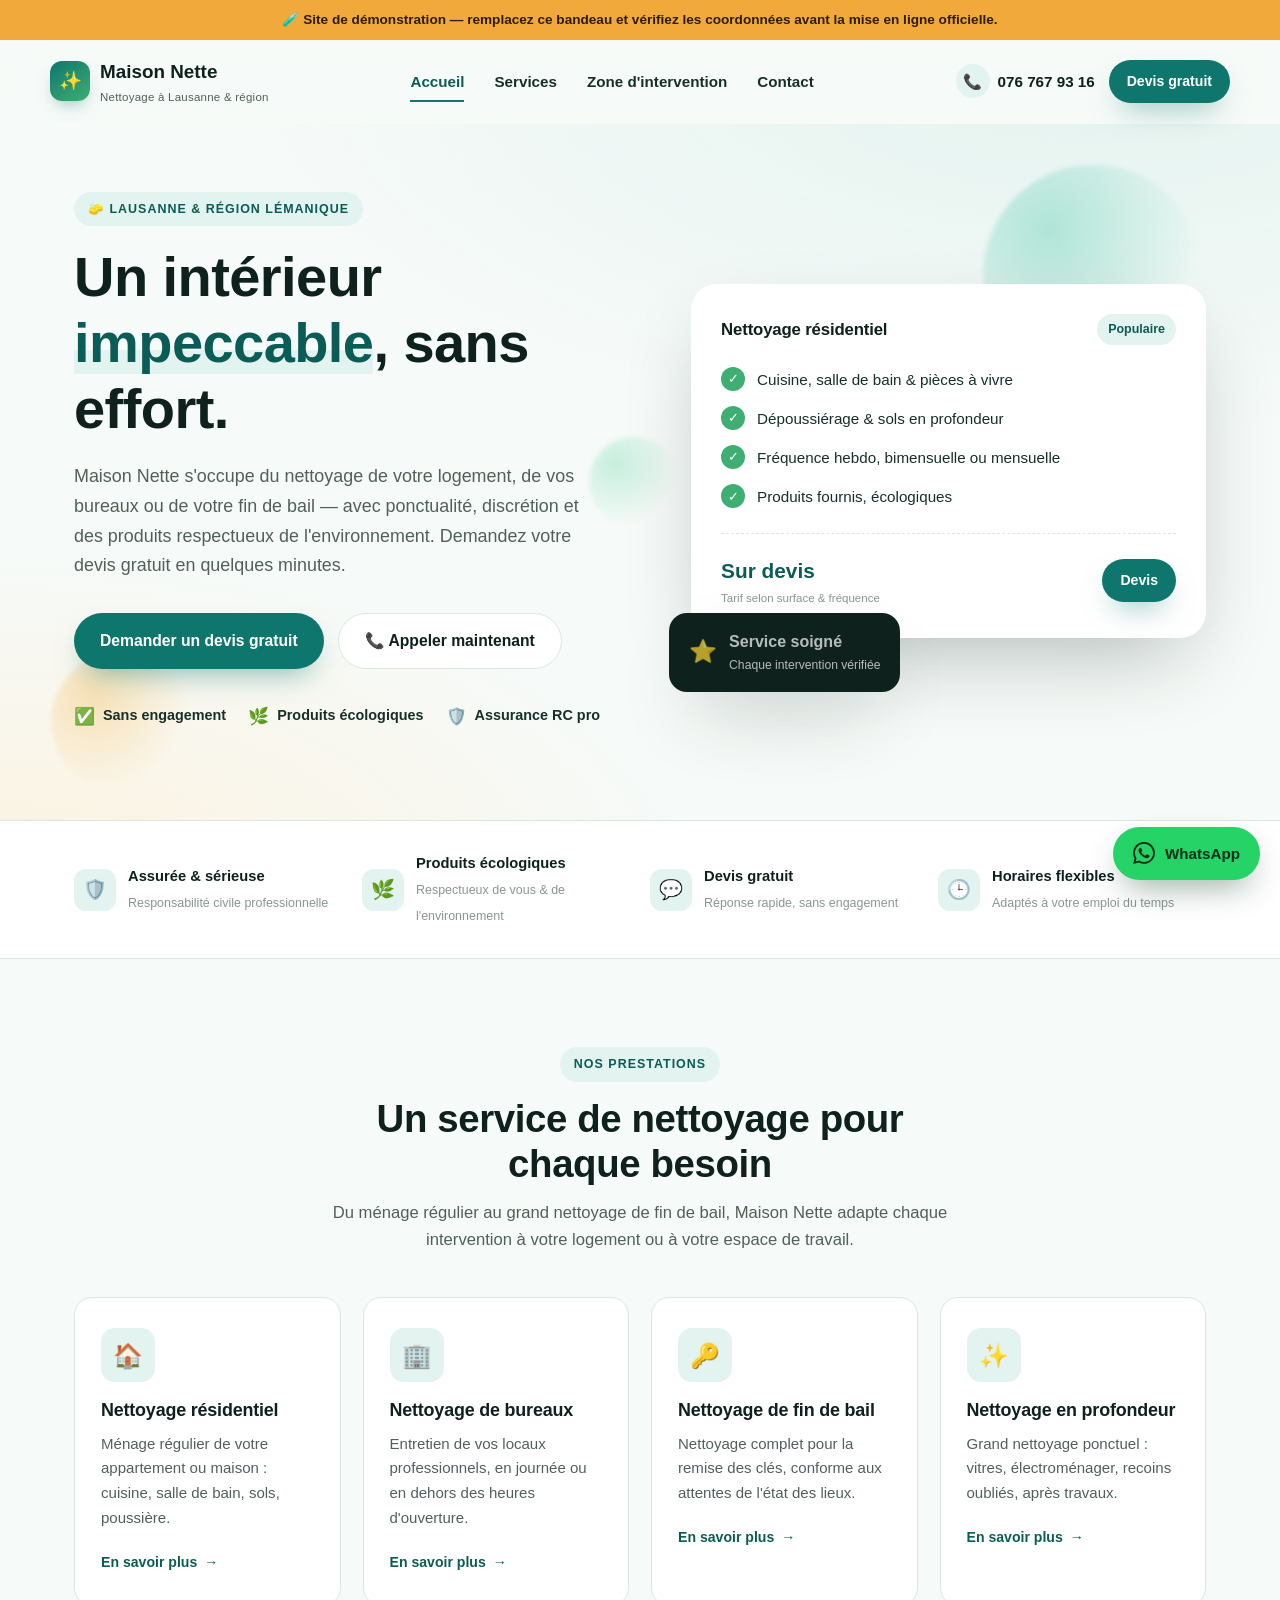
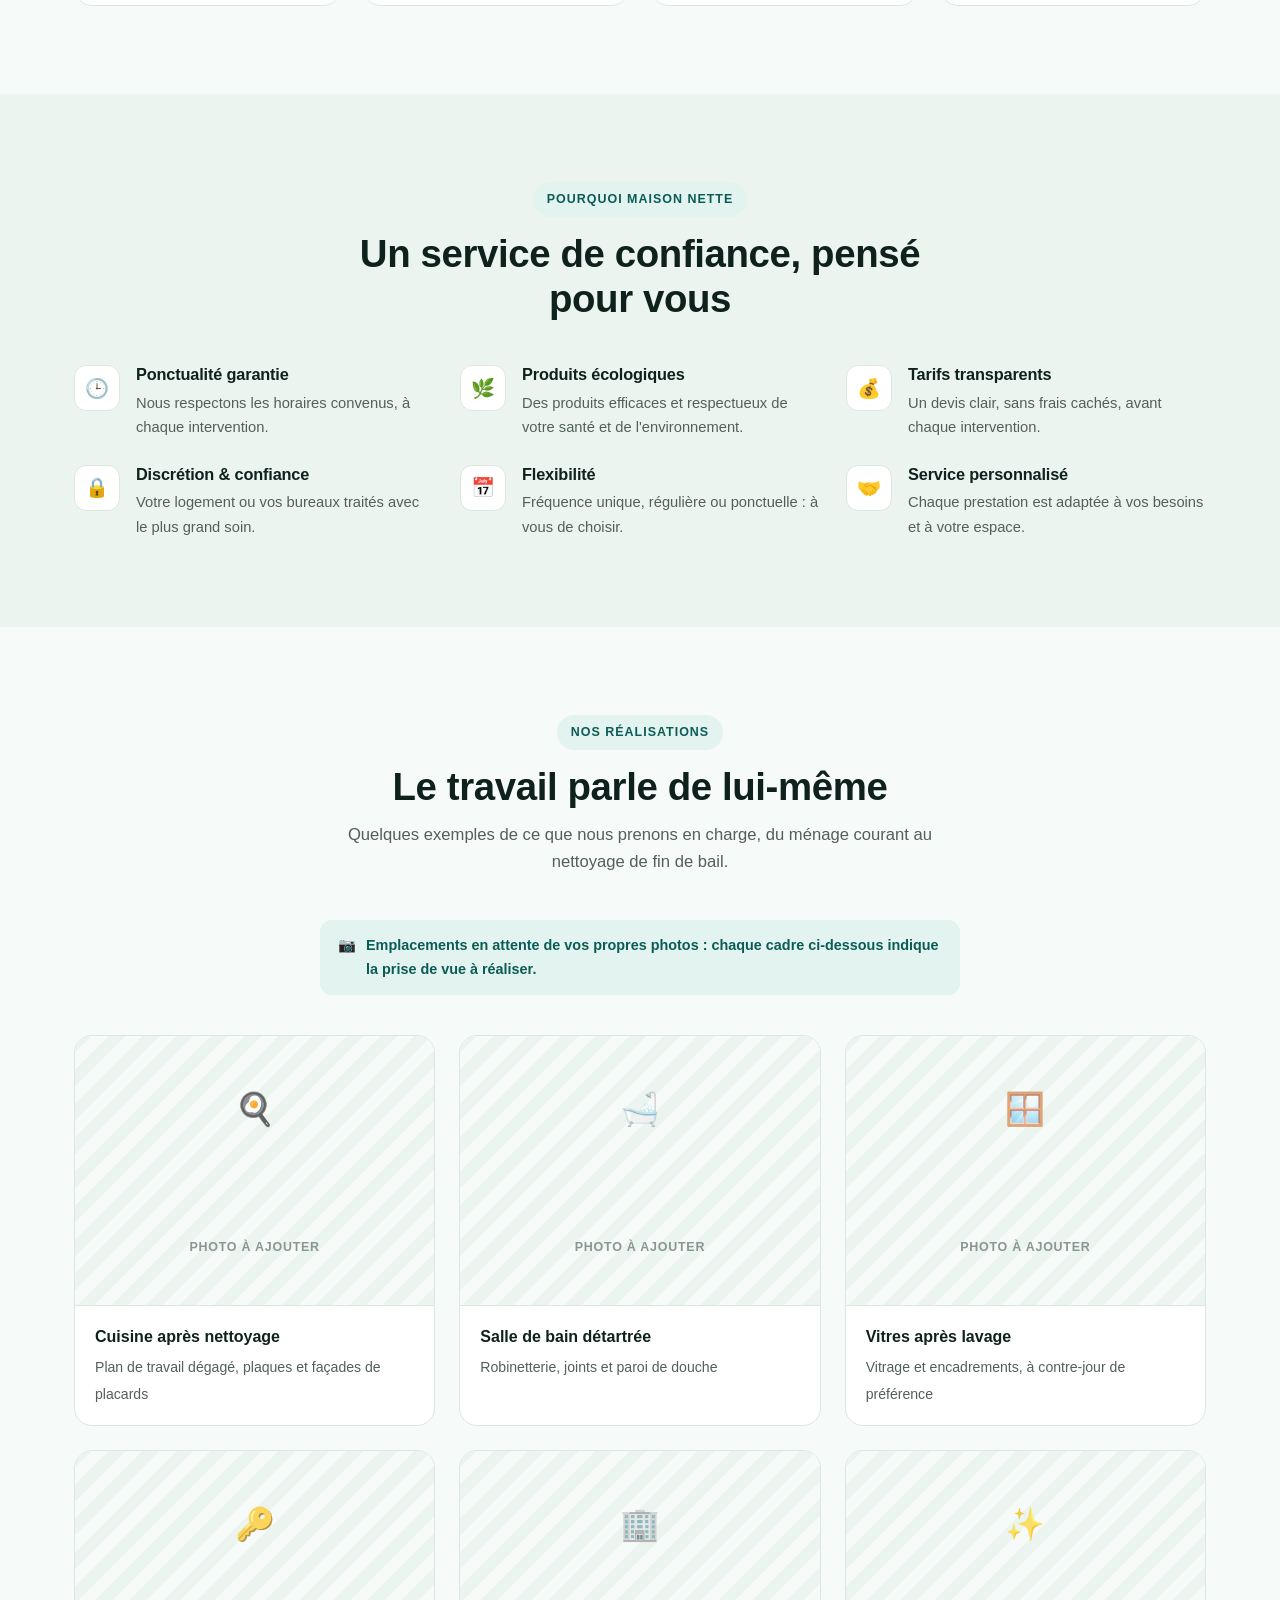
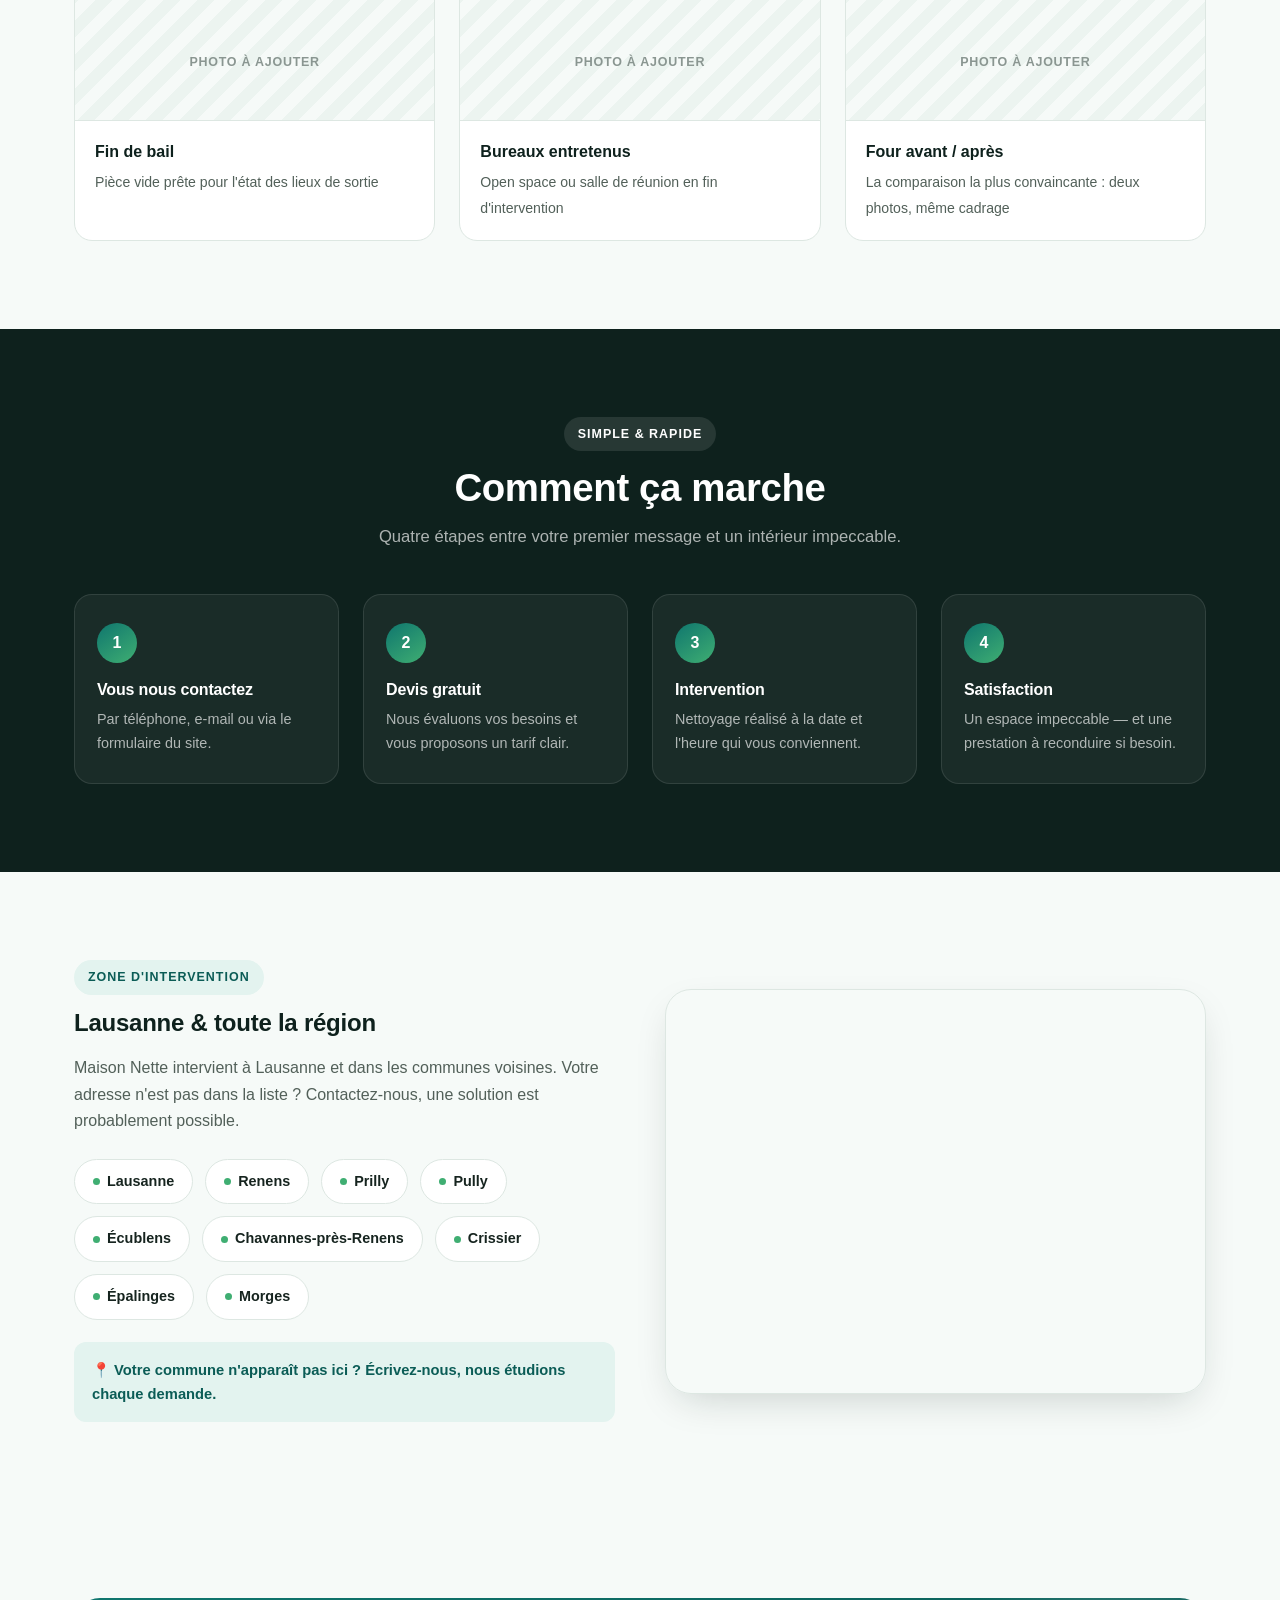
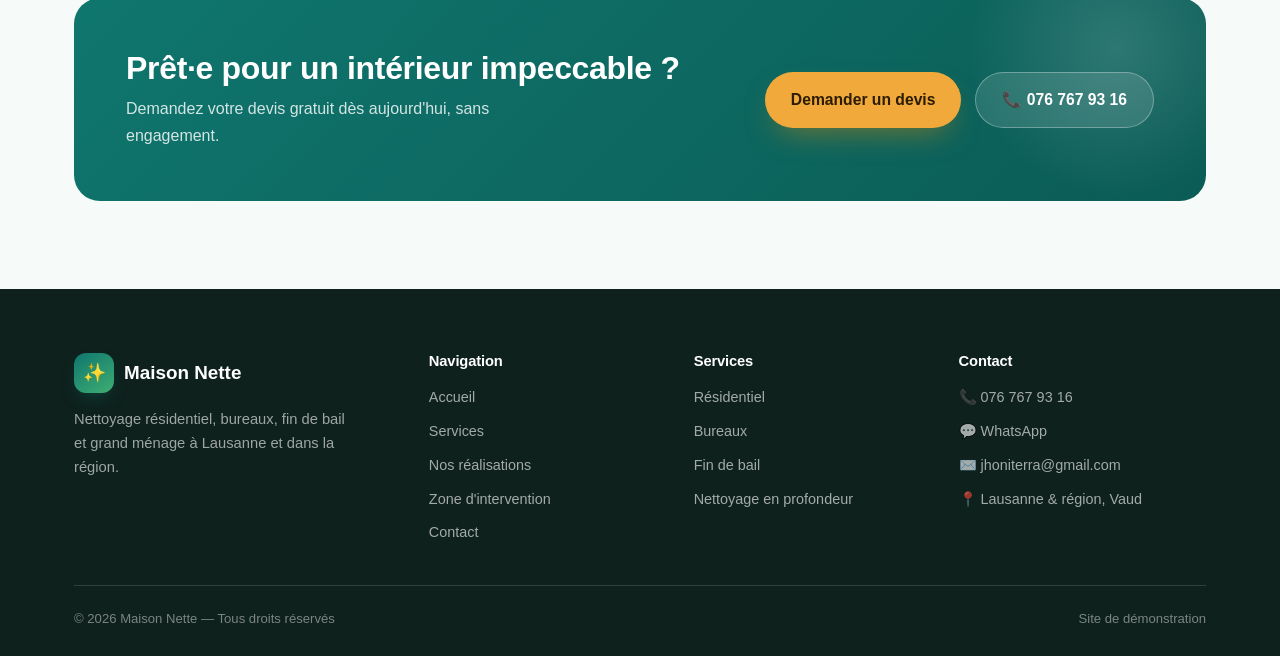
==== commit 3416cbb2: "Ajoute le bouton WhatsApp et la galerie « Nos réalisations » WhatsApp : bouton flottant sur les troi" ====
--- a/index.html
+++ b/index.html
@@ -196,6 +196,94 @@
           <span class="feature-ico">🤝</span>
           <div><h3>Service personnalisé</h3><p>Chaque prestation est adaptée à vos besoins et à votre espace.</p></div>
         </div>
+      </div>
+    </div>
+  </section>
+
+  <!-- --------------------------------------------------- Nos réalisations -->
+  <section class="section" id="realisations">
+    <div class="wrap">
+      <div class="section-head center">
+        <span class="eyebrow" data-reveal>Nos réalisations</span>
+        <h2 data-reveal style="--d:60ms">Le travail parle de lui-même</h2>
+        <p data-reveal style="--d:100ms">
+          Quelques exemples de ce que nous prenons en charge, du ménage courant
+          au nettoyage de fin de bail.
+        </p>
+      </div>
+
+      <p class="gallery-note" data-reveal>
+        <span aria-hidden="true">📷</span>
+        <span>Emplacements en attente de vos propres photos : chaque cadre
+        ci-dessous indique la prise de vue à réaliser.</span>
+      </p>
+
+      <div class="gallery" data-stagger="70">
+        <figure class="shot" data-reveal>
+          <div class="shot-frame">
+            <span class="shot-ico" aria-hidden="true">🍳</span>
+            <span class="shot-add">Photo à ajouter</span>
+          </div>
+          <figcaption>
+            <strong>Cuisine après nettoyage</strong>
+            <span>Plan de travail dégagé, plaques et façades de placards</span>
+          </figcaption>
+        </figure>
+
+        <figure class="shot" data-reveal>
+          <div class="shot-frame">
+            <span class="shot-ico" aria-hidden="true">🛁</span>
+            <span class="shot-add">Photo à ajouter</span>
+          </div>
+          <figcaption>
+            <strong>Salle de bain détartrée</strong>
+            <span>Robinetterie, joints et paroi de douche</span>
+          </figcaption>
+        </figure>
+
+        <figure class="shot" data-reveal>
+          <div class="shot-frame">
+            <span class="shot-ico" aria-hidden="true">🪟</span>
+            <span class="shot-add">Photo à ajouter</span>
+          </div>
+          <figcaption>
+            <strong>Vitres après lavage</strong>
+            <span>Vitrage et encadrements, à contre-jour de préférence</span>
+          </figcaption>
+        </figure>
+
+        <figure class="shot" data-reveal>
+          <div class="shot-frame">
+            <span class="shot-ico" aria-hidden="true">🔑</span>
+            <span class="shot-add">Photo à ajouter</span>
+          </div>
+          <figcaption>
+            <strong>Fin de bail</strong>
+            <span>Pièce vide prête pour l'état des lieux de sortie</span>
+          </figcaption>
+        </figure>
+
+        <figure class="shot" data-reveal>
+          <div class="shot-frame">
+            <span class="shot-ico" aria-hidden="true">🏢</span>
+            <span class="shot-add">Photo à ajouter</span>
+          </div>
+          <figcaption>
+            <strong>Bureaux entretenus</strong>
+            <span>Open space ou salle de réunion en fin d'intervention</span>
+          </figcaption>
+        </figure>
+
+        <figure class="shot" data-reveal>
+          <div class="shot-frame">
+            <span class="shot-ico" aria-hidden="true">✨</span>
+            <span class="shot-add">Photo à ajouter</span>
+          </div>
+          <figcaption>
+            <strong>Four avant / après</strong>
+            <span>La comparaison la plus convaincante : deux photos, même cadrage</span>
+          </figcaption>
+        </figure>
       </div>
     </div>
   </section>
@@ -304,6 +392,7 @@
         <ul>
           <li><a href="index.html">Accueil</a></li>
           <li><a href="services.html">Services</a></li>
+          <li><a href="index.html#realisations">Nos réalisations</a></li>
           <li><a href="index.html#zone">Zone d'intervention</a></li>
           <li><a href="contact.html">Contact</a></li>
         </ul>
@@ -323,6 +412,7 @@
         <h4>Contact</h4>
         <ul>
           <li><a href="tel:+41767679316">📞 076 767 93 16</a></li>
+          <li><a href="https://wa.me/41767679316?text=Bonjour%2C%20je%20souhaite%20un%20devis%20pour%20un%20nettoyage." target="_blank" rel="noopener noreferrer">💬 WhatsApp</a></li>
           <li><a href="mailto:jhoniterra@gmail.com">✉️ jhoniterra@gmail.com</a></li>
           <li>📍 Lausanne &amp; région, Vaud</li>
         </ul>
@@ -336,6 +426,14 @@
   </div>
 </footer>
 
+<a class="wa-fab"
+   href="https://wa.me/41767679316?text=Bonjour%2C%20je%20souhaite%20un%20devis%20pour%20un%20nettoyage."
+   target="_blank" rel="noopener noreferrer"
+   aria-label="Écrire à Maison Nette sur WhatsApp">
+  <svg viewBox="0 0 24 24" fill="currentColor" aria-hidden="true"><path d="M17.472 14.382c-.297-.149-1.758-.867-2.03-.967-.273-.099-.471-.148-.67.15-.197.297-.767.966-.94 1.164-.173.199-.347.223-.644.075-.297-.149-1.255-.463-2.39-1.475-.883-.788-1.48-1.761-1.653-2.059-.173-.297-.018-.458.13-.606.134-.133.298-.347.446-.52.149-.174.198-.298.298-.497.099-.198.05-.371-.025-.52-.075-.149-.669-1.612-.916-2.207-.242-.579-.487-.5-.669-.51a12.8 12.8 0 0 0-.57-.01c-.198 0-.52.074-.792.372-.272.297-1.04 1.016-1.04 2.479 0 1.462 1.065 2.875 1.213 3.074.149.198 2.096 3.2 5.077 4.487.709.306 1.262.489 1.694.625.712.227 1.36.195 1.871.118.571-.085 1.758-.719 2.006-1.413.248-.694.248-1.289.173-1.413-.074-.124-.272-.198-.57-.347m-5.421 7.403h-.004a9.87 9.87 0 0 1-5.031-1.378l-.361-.214-3.741.982.998-3.648-.235-.374a9.86 9.86 0 0 1-1.51-5.26c.001-5.45 4.436-9.884 9.888-9.884a9.82 9.82 0 0 1 6.988 2.896 9.825 9.825 0 0 1 2.893 6.994c-.003 5.45-4.437 9.884-9.885 9.884m8.413-18.297A11.815 11.815 0 0 0 12.05 0C5.495 0 .16 5.335.157 11.892c0 2.096.547 4.142 1.588 5.945L.057 24l6.305-1.654a11.882 11.882 0 0 0 5.683 1.448h.005c6.554 0 11.89-5.335 11.893-11.893A11.821 11.821 0 0 0 20.464 3.488"/></svg>
+  <span class="wa-label">WhatsApp</span>
+</a>
+
 <script src="assets/js/main.js"></script>
 </body>
 </html>
--- a/assets/css/style.css
+++ b/assets/css/style.css
@@ -49,6 +49,9 @@
 html {
   scroll-behavior: smooth;
   -webkit-text-size-adjust: 100%;
+  /* The closed off-canvas menu is fixed just past the right edge; without this
+     the document stays sideways-scrollable on mobile. */
+  overflow-x: hidden;
 }
 
 body {
@@ -343,16 +346,24 @@
 .menu-toggle span::after {
   content: "";
   position: absolute;
-  left: 11px;
-  right: 11px;
   height: 2px;
   background: var(--ink);
   transition: transform 0.3s var(--ease), opacity 0.3s;
 }
 
 .menu-toggle span {
+  left: 11px;
+  right: 11px;
   top: 50%;
   transform: translateY(-50%);
+}
+
+/* The span is the pseudo-elements' containing block, so they stretch to its
+   full width — insetting them again here would collapse them to zero. */
+.menu-toggle span::before,
+.menu-toggle span::after {
+  left: 0;
+  right: 0;
 }
 
 .menu-toggle span::before {
@@ -563,7 +574,8 @@
 
 .floating-badge {
   position: absolute;
-  bottom: -22px;
+  /* Hangs below the card: any less and it covers the price caption above it. */
+  bottom: -54px;
   left: -22px;
   background: var(--ink);
   color: var(--white);
@@ -1353,6 +1365,152 @@
   display: block;
 }
 
+/* ---------------------------------------------------- Nos réalisations */
+
+.gallery-note {
+  display: flex;
+  align-items: flex-start;
+  gap: 10px;
+  max-width: 640px;
+  margin: 0 auto 40px;
+  padding: 14px 18px;
+  border-radius: var(--radius-sm);
+  background: var(--teal-soft);
+  color: var(--teal-deep);
+  font-size: 0.9rem;
+  font-weight: 600;
+}
+
+.gallery {
+  display: grid;
+  grid-template-columns: repeat(3, 1fr);
+  gap: 24px;
+}
+
+.shot {
+  background: var(--white);
+  border: 1px solid var(--line);
+  border-radius: var(--radius);
+  overflow: hidden;
+  transition: transform 0.35s var(--ease), box-shadow 0.35s var(--ease);
+}
+
+.shot:hover {
+  transform: translateY(-5px);
+  box-shadow: var(--shadow);
+}
+
+.shot-frame {
+  position: relative;
+  aspect-ratio: 4 / 3;
+  display: grid;
+  place-items: center;
+  gap: 8px;
+  background: repeating-linear-gradient(
+      135deg,
+      var(--paper-deep),
+      var(--paper-deep) 12px,
+      var(--paper) 12px,
+      var(--paper) 24px
+    );
+  border-bottom: 1px solid var(--line);
+}
+
+/* A real photo simply replaces the placeholder's children. */
+.shot-frame img {
+  position: absolute;
+  inset: 0;
+  width: 100%;
+  height: 100%;
+  object-fit: cover;
+}
+
+.shot-ico {
+  font-size: 2rem;
+  opacity: 0.75;
+}
+
+.shot-add {
+  font-size: 0.78rem;
+  font-weight: 700;
+  letter-spacing: 0.06em;
+  text-transform: uppercase;
+  color: var(--text-faint);
+}
+
+.shot figcaption {
+  padding: 18px 20px;
+}
+
+.shot figcaption strong {
+  display: block;
+  font-family: var(--font-display);
+  font-size: 1rem;
+  color: var(--ink);
+  margin-bottom: 4px;
+}
+
+.shot figcaption span {
+  font-size: 0.88rem;
+  color: var(--text-muted);
+}
+
+/* ------------------------------------------------------------ WhatsApp */
+
+.btn-wa {
+  background: #25d366;
+  color: #04301a;
+  box-shadow: 0 14px 30px -12px rgba(37, 211, 102, 0.6);
+}
+
+.btn-wa:hover {
+  background: #1eb955;
+  transform: translateY(-2px);
+}
+
+.btn-wa svg,
+.wa-fab svg {
+  width: 1.15em;
+  height: 1.15em;
+  flex-shrink: 0;
+}
+
+.wa-fab {
+  position: fixed;
+  right: 20px;
+  bottom: 20px;
+  z-index: 150;
+  display: inline-flex;
+  align-items: center;
+  gap: 10px;
+  padding: 14px 20px;
+  border-radius: 999px;
+  background: #25d366;
+  color: #04301a;
+  font-weight: 700;
+  font-size: 0.95rem;
+  box-shadow: 0 14px 34px -10px rgba(4, 48, 26, 0.45);
+  transition: transform 0.3s var(--ease), background 0.25s;
+}
+
+.wa-fab svg {
+  width: 22px;
+  height: 22px;
+}
+
+.wa-fab:hover {
+  background: #1eb955;
+  transform: translateY(-3px);
+}
+
+.wa-fab:focus-visible,
+.btn:focus-visible,
+.main-nav a:focus-visible,
+.menu-toggle:focus-visible {
+  outline: 3px solid var(--teal-deep);
+  outline-offset: 3px;
+}
+
 /* --------------------------------------------------------- Bandeau démo */
 
 .demo-banner {
@@ -1419,6 +1577,10 @@
   .hero-visual {
     max-width: 420px;
     margin: 0 auto;
+  }
+
+  .gallery {
+    grid-template-columns: repeat(2, 1fr);
   }
 }
 
@@ -1435,12 +1597,15 @@
     gap: 6px;
     padding: 90px 30px 30px;
     transform: translateX(100%);
-    transition: transform 0.4s var(--ease);
+    /* Hidden while closed so its links stay out of the tab order. */
+    visibility: hidden;
+    transition: transform 0.4s var(--ease), visibility 0.4s var(--ease);
     box-shadow: -20px 0 50px rgba(0, 0, 0, 0.12);
   }
 
   .main-nav.open {
     transform: translateX(0);
+    visibility: visible;
   }
 
   .main-nav a {
@@ -1468,8 +1633,21 @@
 
   .service-grid,
   .feature-grid,
-  .process-grid {
+  .process-grid,
+  .gallery {
     grid-template-columns: 1fr;
+  }
+
+  /* Icon-only so the button never sits on top of the content it floats over. */
+  .wa-fab {
+    right: 16px;
+    bottom: 16px;
+    padding: 15px;
+    gap: 0;
+  }
+
+  .wa-fab .wa-label {
+    display: none;
   }
 
   .check-grid {
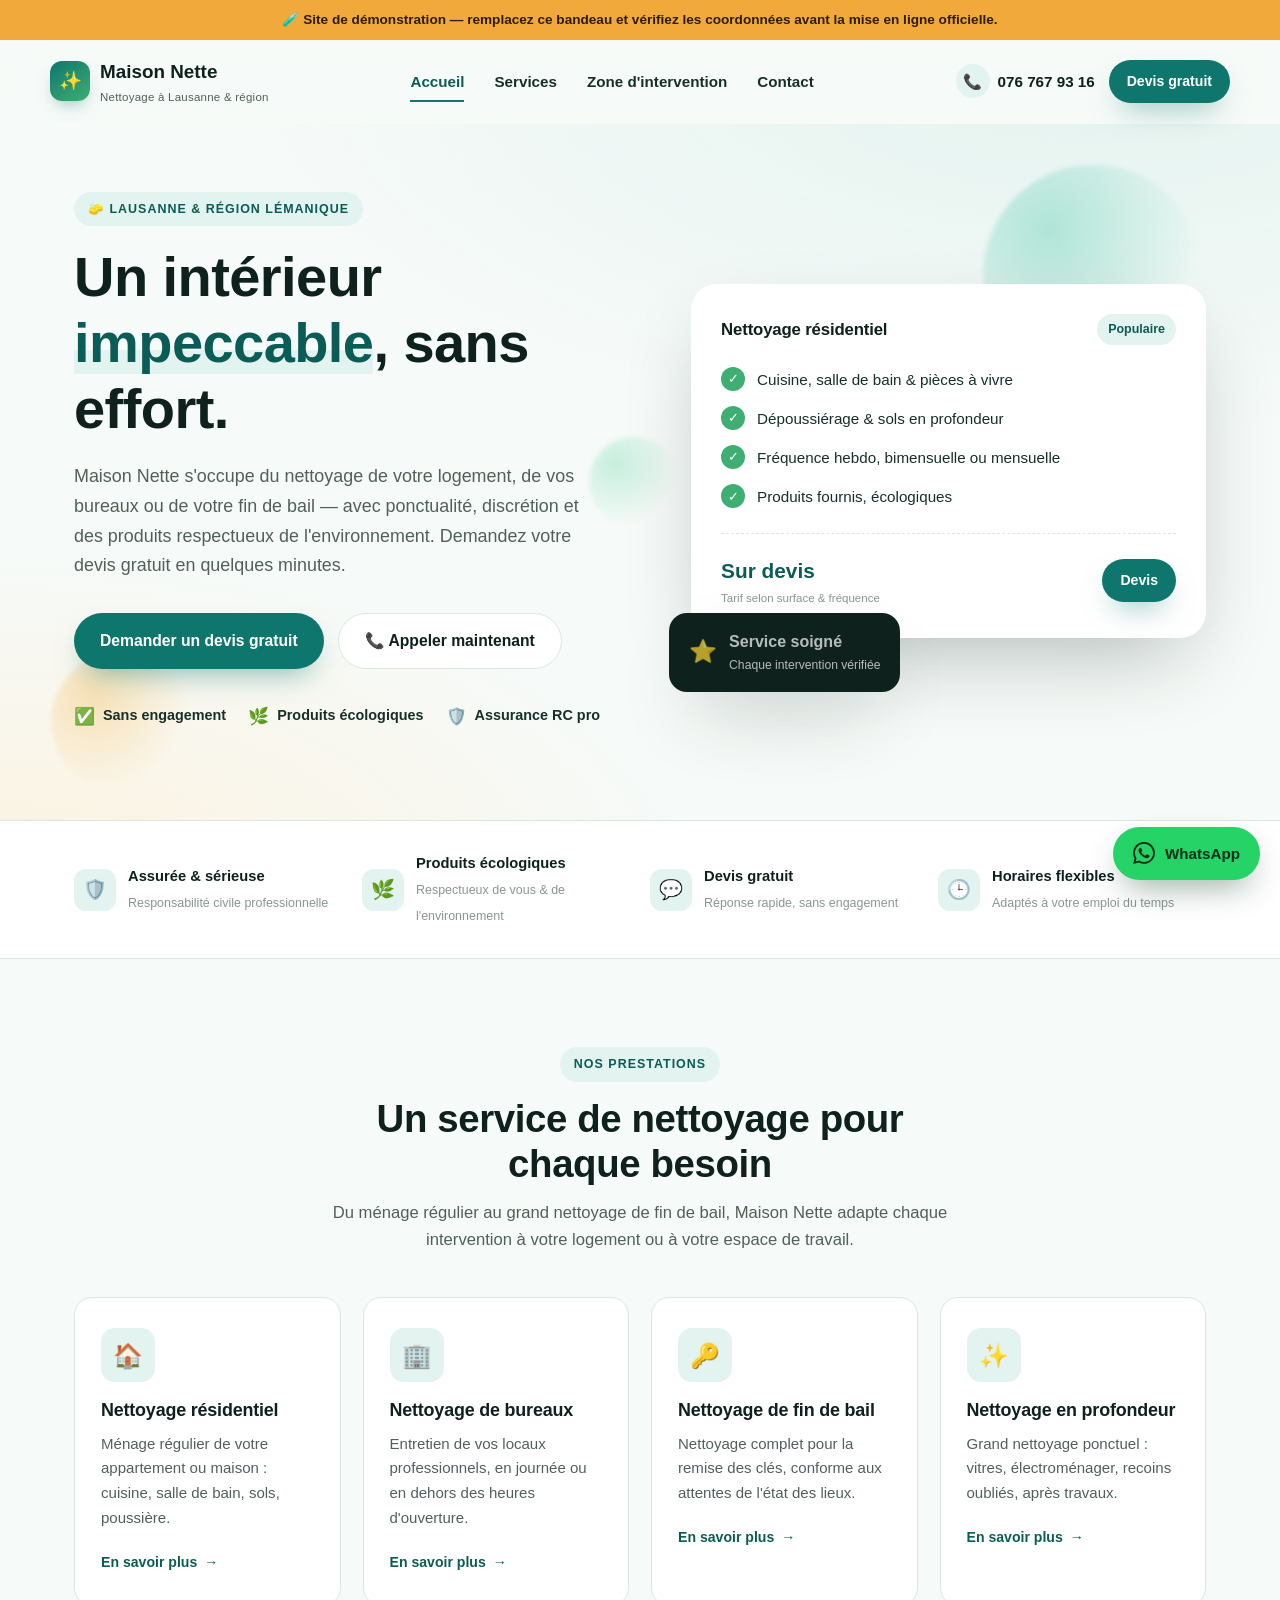
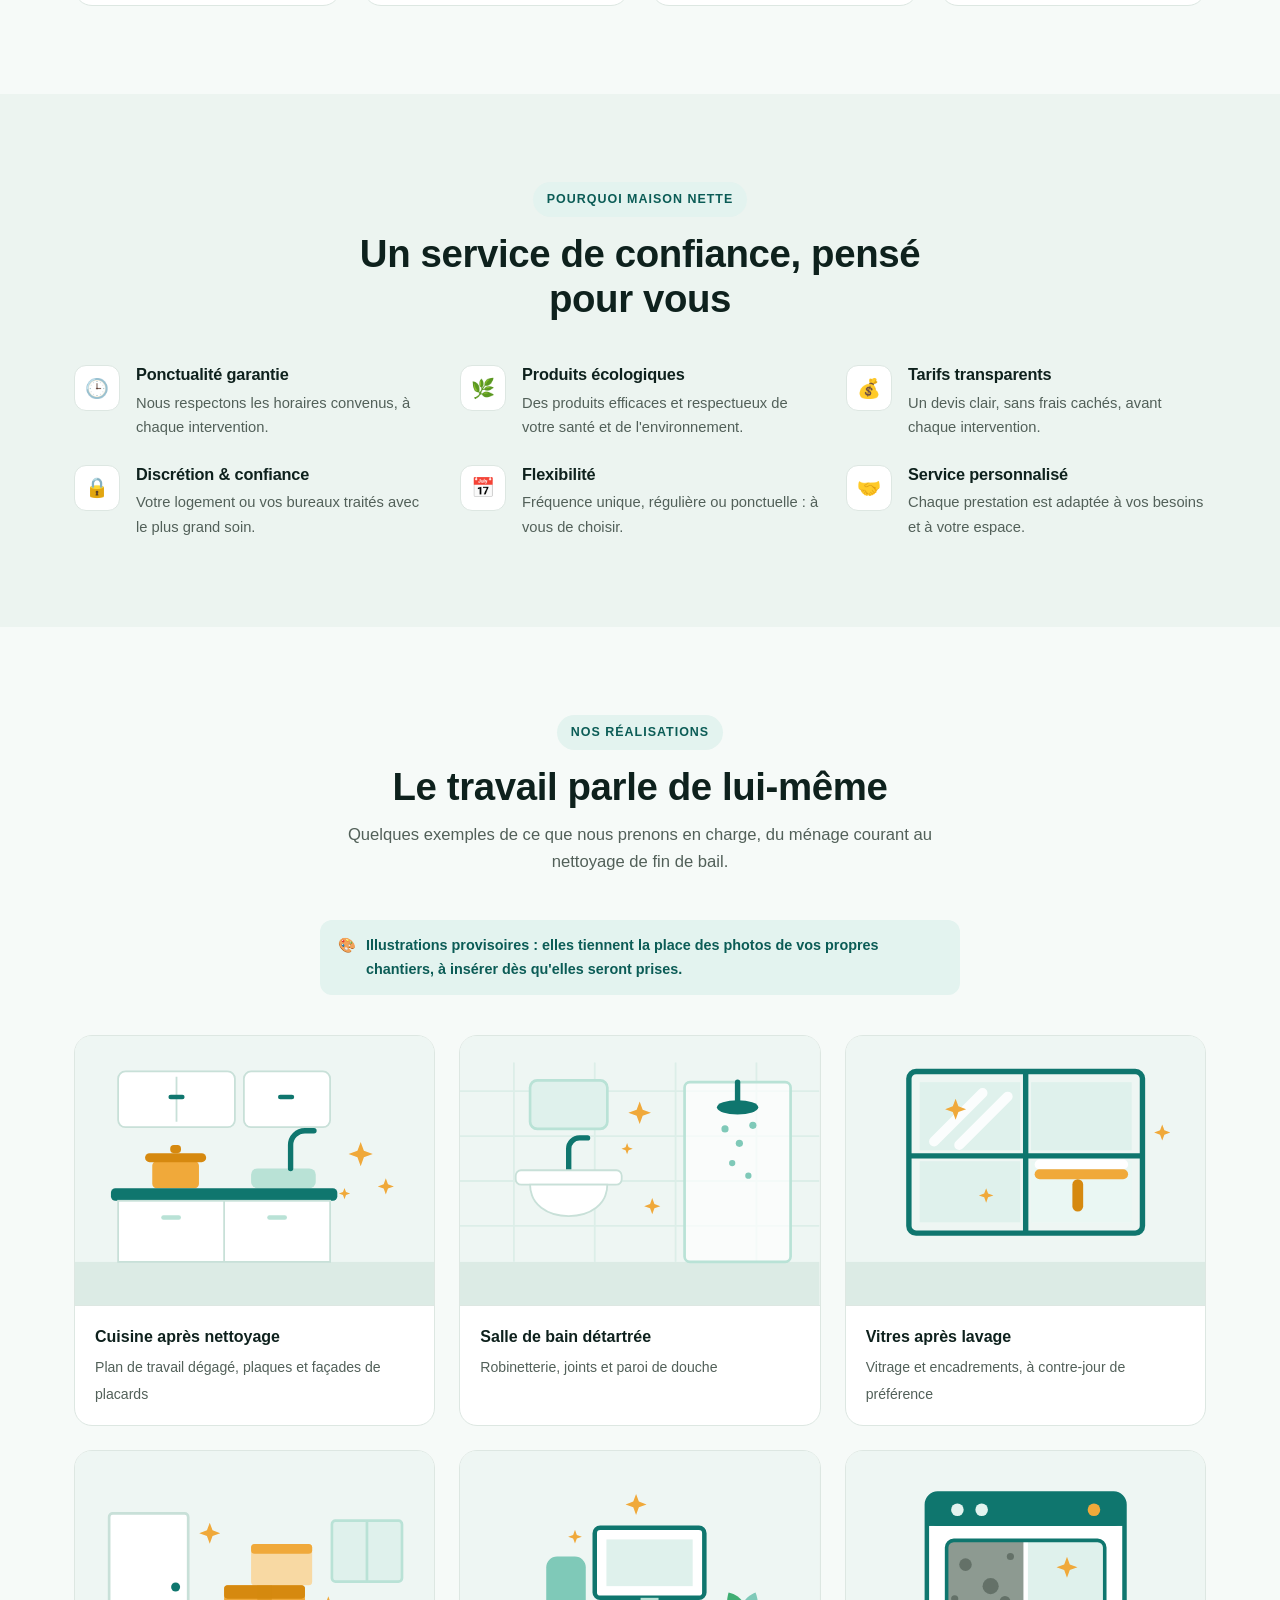
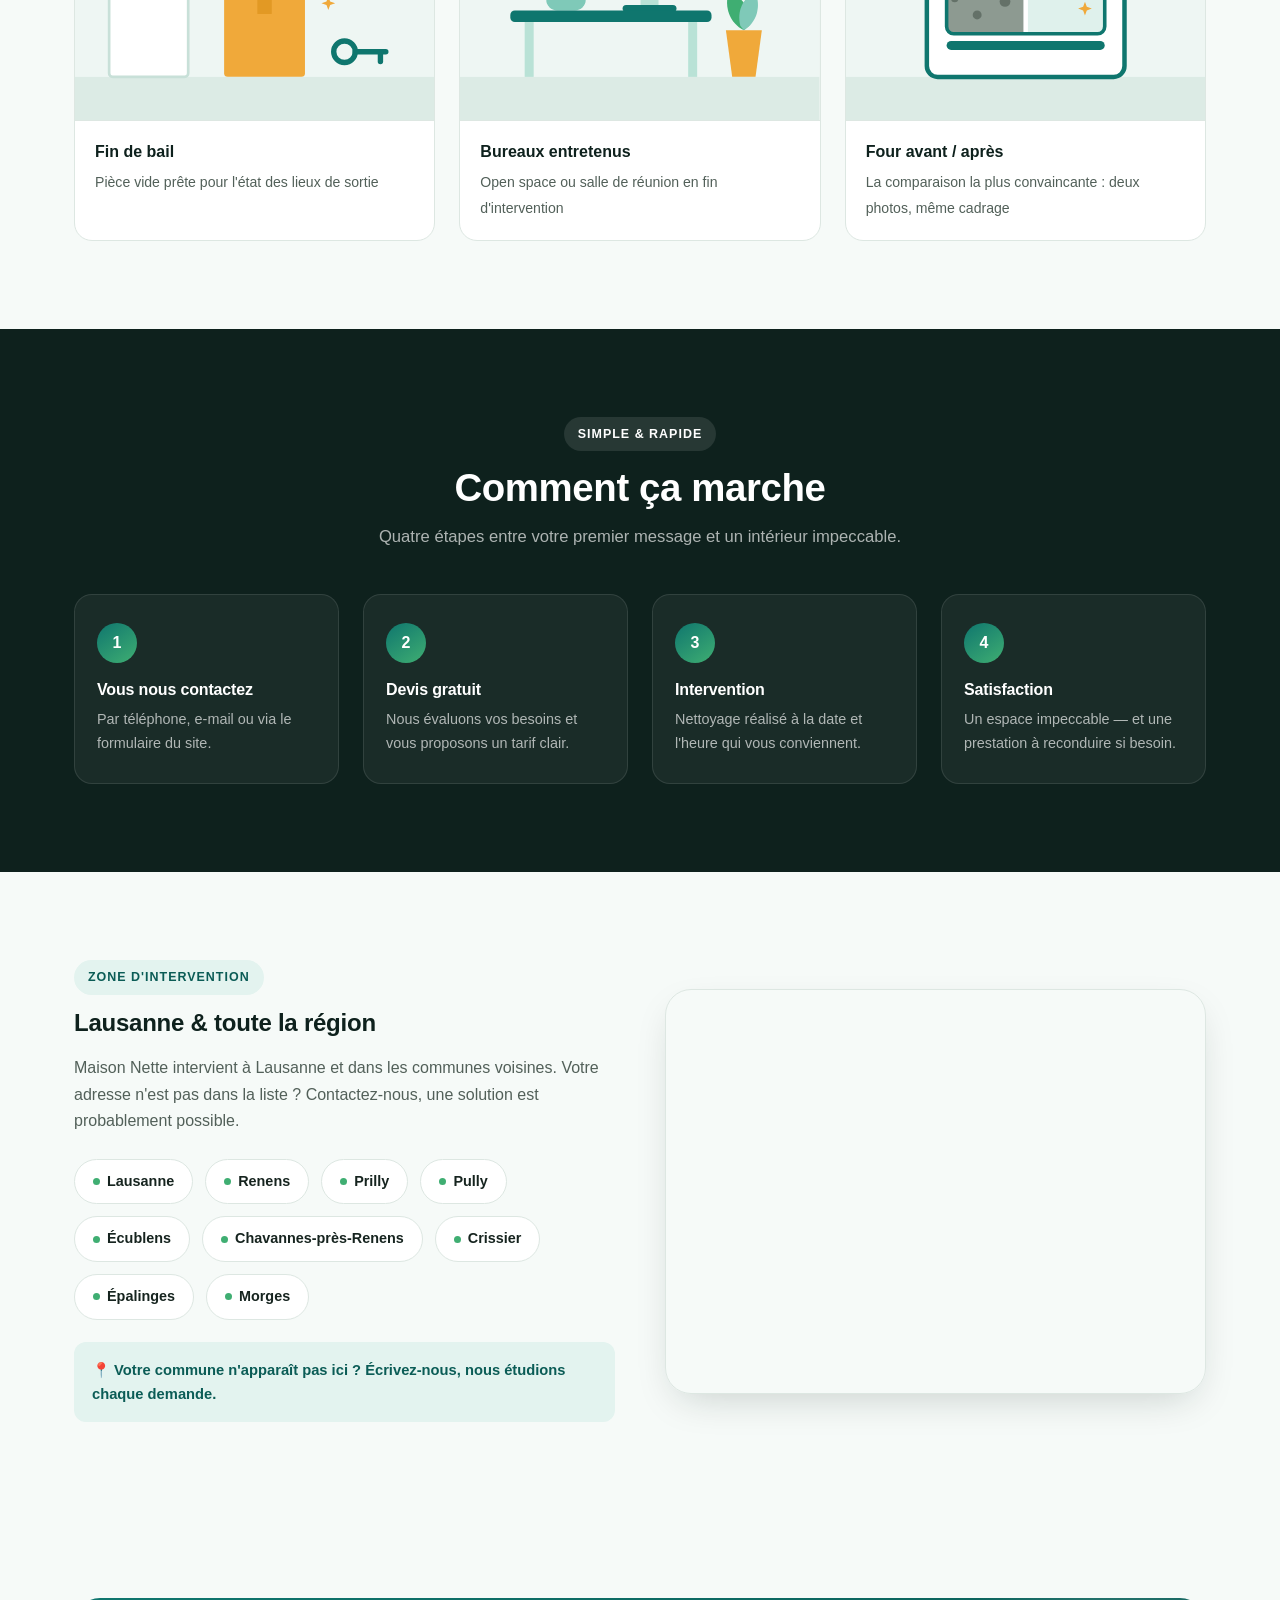
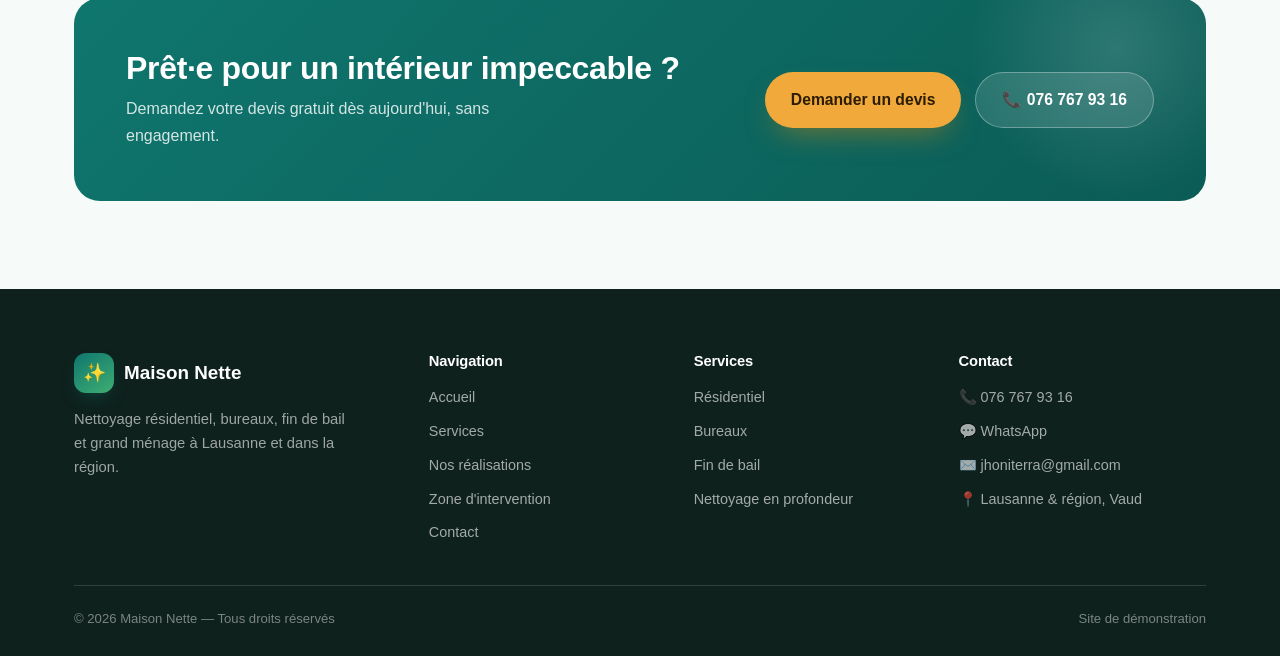
==== commit 0d815602: "Illustre la galerie avec des dessins vectoriels Les six cadres de « Nos réalisations » ne sont plus " ====
--- a/index.html
+++ b/index.html
@@ -213,17 +213,14 @@
       </div>
 
       <p class="gallery-note" data-reveal>
-        <span aria-hidden="true">📷</span>
-        <span>Emplacements en attente de vos propres photos : chaque cadre
-        ci-dessous indique la prise de vue à réaliser.</span>
+        <span aria-hidden="true">🎨</span>
+        <span>Illustrations provisoires : elles tiennent la place des photos
+        de vos propres chantiers, à insérer dès qu'elles seront prises.</span>
       </p>
 
       <div class="gallery" data-stagger="70">
         <figure class="shot" data-reveal>
-          <div class="shot-frame">
-            <span class="shot-ico" aria-hidden="true">🍳</span>
-            <span class="shot-add">Photo à ajouter</span>
-          </div>
+          <div class="shot-frame"><svg viewBox="0 0 400 300" role="img" aria-label="Illustration d'une cuisine nettoyée" preserveAspectRatio="xMidYMid slice"><rect width="400" height="300" fill="#eef6f3"/><rect y="252" width="400" height="48" fill="#dcebe5"/><rect x="48" y="40" width="130" height="62" rx="8" fill="#ffffff" stroke="#c8e0d8" stroke-width="2"/><rect x="188" y="40" width="96" height="62" rx="8" fill="#ffffff" stroke="#c8e0d8" stroke-width="2"/><line x1="113" y1="46" x2="113" y2="96" stroke="#c8e0d8" stroke-width="2"/><rect x="104" y="66" width="18" height="5" rx="2.5" fill="#0f766e"/><rect x="226" y="66" width="18" height="5" rx="2.5" fill="#0f766e"/><rect x="196" y="148" width="72" height="22" rx="7" fill="#b9e2d6"/><path d="M240 148v-26a16 16 0 0 1 16-16h10" fill="none" stroke="#0f766e" stroke-width="6" stroke-linecap="round"/><rect x="86" y="140" width="52" height="30" rx="5" fill="#f0a93a"/><rect x="78" y="131" width="68" height="10" rx="5" fill="#d6890f"/><rect x="106" y="122" width="12" height="9" rx="4" fill="#d6890f"/><rect x="40" y="170" width="252" height="14" rx="5" fill="#0f766e"/><rect x="48" y="184" width="236" height="68" fill="#ffffff" stroke="#c8e0d8" stroke-width="2"/><line x1="166" y1="184" x2="166" y2="252" stroke="#c8e0d8" stroke-width="2"/><rect x="96" y="200" width="22" height="5" rx="2.5" fill="#b9e2d6"/><rect x="214" y="200" width="22" height="5" rx="2.5" fill="#b9e2d6"/><g fill="#f0a93a"><path d="M0-9L2.4-2.4L9 0L2.4 2.4L0 9L-2.4 2.4L-9 0L-2.4-2.4Z" transform="translate(318 132) scale(1.5)"/><path d="M0-9L2.4-2.4L9 0L2.4 2.4L0 9L-2.4 2.4L-9 0L-2.4-2.4Z" transform="translate(346 168) scale(1.0)"/><path d="M0-9L2.4-2.4L9 0L2.4 2.4L0 9L-2.4 2.4L-9 0L-2.4-2.4Z" transform="translate(300 176) scale(0.7)"/></g></svg></div>
           <figcaption>
             <strong>Cuisine après nettoyage</strong>
             <span>Plan de travail dégagé, plaques et façades de placards</span>
@@ -231,10 +228,7 @@
         </figure>
 
         <figure class="shot" data-reveal>
-          <div class="shot-frame">
-            <span class="shot-ico" aria-hidden="true">🛁</span>
-            <span class="shot-add">Photo à ajouter</span>
-          </div>
+          <div class="shot-frame"><svg viewBox="0 0 400 300" role="img" aria-label="Illustration d'une salle de bain détartrée" preserveAspectRatio="xMidYMid slice"><rect width="400" height="300" fill="#eef6f3"/><rect y="252" width="400" height="48" fill="#dcebe5"/><g stroke="#dceee8" stroke-width="2"><line x1="0" y1="62" x2="400" y2="62"/><line x1="0" y1="112" x2="400" y2="112"/><line x1="0" y1="162" x2="400" y2="162"/><line x1="0" y1="212" x2="400" y2="212"/><line x1="60" y1="30" x2="60" y2="252"/><line x1="150" y1="30" x2="150" y2="252"/><line x1="240" y1="30" x2="240" y2="252"/><line x1="330" y1="30" x2="330" y2="252"/></g><rect x="78" y="50" width="86" height="54" rx="8" fill="#dff1ec" stroke="#b9e2d6" stroke-width="3"/><rect x="250" y="52" width="118" height="200" rx="6" fill="#ffffff" opacity=".7"/><rect x="250" y="52" width="118" height="200" rx="6" fill="none" stroke="#b9e2d6" stroke-width="3"/><path d="M309 52v22" stroke="#0f766e" stroke-width="6" stroke-linecap="round"/><ellipse cx="309" cy="80" rx="23" ry="8" fill="#0f766e"/><g fill="#7fc9b8"><circle cx="295" cy="104" r="4"/><circle cx="311" cy="120" r="4"/><circle cx="326" cy="100" r="4"/><circle cx="303" cy="142" r="3.5"/><circle cx="321" cy="156" r="3.5"/></g><path d="M121 150v-24a12 12 0 0 1 12-12h9" fill="none" stroke="#0f766e" stroke-width="6" stroke-linecap="round"/><rect x="62" y="150" width="118" height="16" rx="6" fill="#ffffff" stroke="#c8e0d8" stroke-width="2"/><path d="M78 166h86c0 22-19 35-43 35s-43-13-43-35Z" fill="#ffffff" stroke="#c8e0d8" stroke-width="2"/><g fill="#f0a93a"><path d="M0-9L2.4-2.4L9 0L2.4 2.4L0 9L-2.4 2.4L-9 0L-2.4-2.4Z" transform="translate(200 86) scale(1.4)"/><path d="M0-9L2.4-2.4L9 0L2.4 2.4L0 9L-2.4 2.4L-9 0L-2.4-2.4Z" transform="translate(214 190) scale(1.0)"/><path d="M0-9L2.4-2.4L9 0L2.4 2.4L0 9L-2.4 2.4L-9 0L-2.4-2.4Z" transform="translate(186 126) scale(0.7)"/></g></svg></div>
           <figcaption>
             <strong>Salle de bain détartrée</strong>
             <span>Robinetterie, joints et paroi de douche</span>
@@ -242,10 +236,7 @@
         </figure>
 
         <figure class="shot" data-reveal>
-          <div class="shot-frame">
-            <span class="shot-ico" aria-hidden="true">🪟</span>
-            <span class="shot-add">Photo à ajouter</span>
-          </div>
+          <div class="shot-frame"><svg viewBox="0 0 400 300" role="img" aria-label="Illustration de vitres après lavage" preserveAspectRatio="xMidYMid slice"><rect width="400" height="300" fill="#eef6f3"/><rect y="252" width="400" height="48" fill="#dcebe5"/><rect x="82" y="52" width="112" height="76" fill="#dff1ec"/><rect x="206" y="52" width="112" height="76" fill="#dff1ec"/><rect x="82" y="140" width="112" height="68" fill="#dff1ec"/><rect x="206" y="140" width="112" height="68" fill="#eaf7f3"/><g stroke="#ffffff" stroke-width="11" stroke-linecap="round" opacity=".9"><line x1="98" y1="118" x2="152" y2="64"/><line x1="126" y1="122" x2="180" y2="68"/></g><rect x="210" y="138" width="104" height="11" rx="5.5" fill="#ffffff"/><rect x="210" y="149" width="104" height="11" rx="5.5" fill="#f0a93a"/><rect x="252" y="160" width="12" height="36" rx="6" fill="#d6890f"/><rect x="70" y="40" width="260" height="180" rx="8" fill="none" stroke="#0f766e" stroke-width="6"/><line x1="200" y1="40" x2="200" y2="220" stroke="#0f766e" stroke-width="6"/><line x1="70" y1="134" x2="330" y2="134" stroke="#0f766e" stroke-width="6"/><g fill="#f0a93a"><path d="M0-9L2.4-2.4L9 0L2.4 2.4L0 9L-2.4 2.4L-9 0L-2.4-2.4Z" transform="translate(122 82) scale(1.3)"/><path d="M0-9L2.4-2.4L9 0L2.4 2.4L0 9L-2.4 2.4L-9 0L-2.4-2.4Z" transform="translate(156 178) scale(0.9)"/><path d="M0-9L2.4-2.4L9 0L2.4 2.4L0 9L-2.4 2.4L-9 0L-2.4-2.4Z" transform="translate(352 108) scale(1.0)"/></g></svg></div>
           <figcaption>
             <strong>Vitres après lavage</strong>
             <span>Vitrage et encadrements, à contre-jour de préférence</span>
@@ -253,10 +244,7 @@
         </figure>
 
         <figure class="shot" data-reveal>
-          <div class="shot-frame">
-            <span class="shot-ico" aria-hidden="true">🔑</span>
-            <span class="shot-add">Photo à ajouter</span>
-          </div>
+          <div class="shot-frame"><svg viewBox="0 0 400 300" role="img" aria-label="Illustration d'un logement vide prêt pour l'état des lieux" preserveAspectRatio="xMidYMid slice"><rect width="400" height="300" fill="#eef6f3"/><rect y="252" width="400" height="48" fill="#dcebe5"/><rect x="38" y="70" width="88" height="182" rx="4" fill="#ffffff" stroke="#c8e0d8" stroke-width="3"/><circle cx="112" cy="152" r="5" fill="#0f766e"/><rect x="286" y="78" width="78" height="68" rx="4" fill="#dff1ec" stroke="#b9e2d6" stroke-width="3"/><line x1="325" y1="78" x2="325" y2="146" stroke="#b9e2d6" stroke-width="3"/><rect x="196" y="104" width="68" height="46" rx="4" fill="#f8d9a3"/><rect x="196" y="104" width="68" height="11" rx="4" fill="#f0a93a"/><rect x="166" y="150" width="90" height="102" rx="4" fill="#f0a93a"/><rect x="166" y="150" width="90" height="15" rx="4" fill="#d6890f"/><rect x="203" y="150" width="16" height="32" fill="#d6890f" opacity=".5"/><circle cx="300" cy="224" r="12" fill="none" stroke="#0f766e" stroke-width="6"/><path d="M312 224h34" stroke="#0f766e" stroke-width="6" stroke-linecap="round"/><path d="M340 224v11" stroke="#0f766e" stroke-width="6" stroke-linecap="round"/><g fill="#f0a93a"><path d="M0-9L2.4-2.4L9 0L2.4 2.4L0 9L-2.4 2.4L-9 0L-2.4-2.4Z" transform="translate(150 92) scale(1.3)"/><path d="M0-9L2.4-2.4L9 0L2.4 2.4L0 9L-2.4 2.4L-9 0L-2.4-2.4Z" transform="translate(282 170) scale(0.85)"/></g></svg></div>
           <figcaption>
             <strong>Fin de bail</strong>
             <span>Pièce vide prête pour l'état des lieux de sortie</span>
@@ -264,10 +252,7 @@
         </figure>
 
         <figure class="shot" data-reveal>
-          <div class="shot-frame">
-            <span class="shot-ico" aria-hidden="true">🏢</span>
-            <span class="shot-add">Photo à ajouter</span>
-          </div>
+          <div class="shot-frame"><svg viewBox="0 0 400 300" role="img" aria-label="Illustration de bureaux entretenus" preserveAspectRatio="xMidYMid slice"><rect width="400" height="300" fill="#eef6f3"/><rect y="252" width="400" height="48" fill="#dcebe5"/><rect x="150" y="86" width="122" height="78" rx="6" fill="#ffffff" stroke="#0f766e" stroke-width="5"/><rect x="163" y="99" width="96" height="52" fill="#dff1ec"/><rect x="201" y="164" width="20" height="14" fill="#b9e2d6"/><rect x="181" y="172" width="60" height="8" rx="4" fill="#0f766e"/><rect x="96" y="118" width="44" height="60" rx="12" fill="#7fc9b8"/><rect x="56" y="178" width="224" height="13" rx="5" fill="#0f766e"/><rect x="72" y="191" width="10" height="61" fill="#b9e2d6"/><rect x="254" y="191" width="10" height="61" fill="#b9e2d6"/><path d="M316 200c-16-8-22-26-17-42 15 3 25 19 23 37" fill="#3fae72"/><path d="M316 200c15-9 19-27 13-42-14 5-21 21-17 37" fill="#7fc9b8"/><path d="M296 200h40l-7 52h-26Z" fill="#f0a93a"/><g fill="#f0a93a"><path d="M0-9L2.4-2.4L9 0L2.4 2.4L0 9L-2.4 2.4L-9 0L-2.4-2.4Z" transform="translate(196 60) scale(1.3)"/><path d="M0-9L2.4-2.4L9 0L2.4 2.4L0 9L-2.4 2.4L-9 0L-2.4-2.4Z" transform="translate(128 96) scale(0.85)"/></g></svg></div>
           <figcaption>
             <strong>Bureaux entretenus</strong>
             <span>Open space ou salle de réunion en fin d'intervention</span>
@@ -275,10 +260,7 @@
         </figure>
 
         <figure class="shot" data-reveal>
-          <div class="shot-frame">
-            <span class="shot-ico" aria-hidden="true">✨</span>
-            <span class="shot-add">Photo à ajouter</span>
-          </div>
+          <div class="shot-frame"><svg viewBox="0 0 400 300" role="img" aria-label="Illustration d'un four avant et après nettoyage" preserveAspectRatio="xMidYMid slice"><rect width="400" height="300" fill="#eef6f3"/><rect y="252" width="400" height="48" fill="#dcebe5"/><defs><clipPath id="ovenGlass"><rect x="112" y="100" width="176" height="104" rx="8"/></clipPath></defs><rect x="90" y="48" width="220" height="204" rx="12" fill="#ffffff" stroke="#0f766e" stroke-width="5"/><rect x="90" y="48" width="220" height="36" rx="12" fill="#0f766e"/><rect x="90" y="72" width="220" height="12" fill="#0f766e"/><circle cx="124" cy="66" r="7" fill="#e3f3ef"/><circle cx="151" cy="66" r="7" fill="#e3f3ef"/><circle cx="276" cy="66" r="7" fill="#f0a93a"/><g clip-path="url(#ovenGlass)"><rect x="112" y="100" width="88" height="104" fill="#8d9a91"/><rect x="200" y="100" width="88" height="104" fill="#dff1ec"/><g fill="#5d6b62" opacity=".85"><circle cx="133" cy="127" r="7"/><circle cx="161" cy="151" r="9"/><circle cx="146" cy="183" r="5"/><circle cx="183" cy="118" r="4"/><circle cx="177" cy="168" r="6"/><circle cx="121" cy="165" r="4"/></g></g><line x1="200" y1="100" x2="200" y2="204" stroke="#ffffff" stroke-width="5"/><rect x="112" y="100" width="176" height="104" rx="8" fill="none" stroke="#0f766e" stroke-width="4"/><rect x="112" y="212" width="176" height="10" rx="5" fill="#0f766e"/><g fill="#f0a93a"><path d="M0-9L2.4-2.4L9 0L2.4 2.4L0 9L-2.4 2.4L-9 0L-2.4-2.4Z" transform="translate(246 130) scale(1.3)"/><path d="M0-9L2.4-2.4L9 0L2.4 2.4L0 9L-2.4 2.4L-9 0L-2.4-2.4Z" transform="translate(266 176) scale(0.85)"/></g></svg></div>
           <figcaption>
             <strong>Four avant / après</strong>
             <span>La comparaison la plus convaincante : deux photos, même cadrage</span>
--- a/assets/css/style.css
+++ b/assets/css/style.css
@@ -1403,39 +1403,21 @@
 .shot-frame {
   position: relative;
   aspect-ratio: 4 / 3;
-  display: grid;
-  place-items: center;
-  gap: 8px;
-  background: repeating-linear-gradient(
-      135deg,
-      var(--paper-deep),
-      var(--paper-deep) 12px,
-      var(--paper) 12px,
-      var(--paper) 24px
-    );
+  background: var(--paper-deep);
   border-bottom: 1px solid var(--line);
 }
 
-/* A real photo simply replaces the placeholder's children. */
+/* Illustration now, photograph later — both fill the frame identically. */
+.shot-frame svg,
 .shot-frame img {
   position: absolute;
   inset: 0;
   width: 100%;
   height: 100%;
+}
+
+.shot-frame img {
   object-fit: cover;
-}
-
-.shot-ico {
-  font-size: 2rem;
-  opacity: 0.75;
-}
-
-.shot-add {
-  font-size: 0.78rem;
-  font-weight: 700;
-  letter-spacing: 0.06em;
-  text-transform: uppercase;
-  color: var(--text-faint);
 }
 
 .shot figcaption {
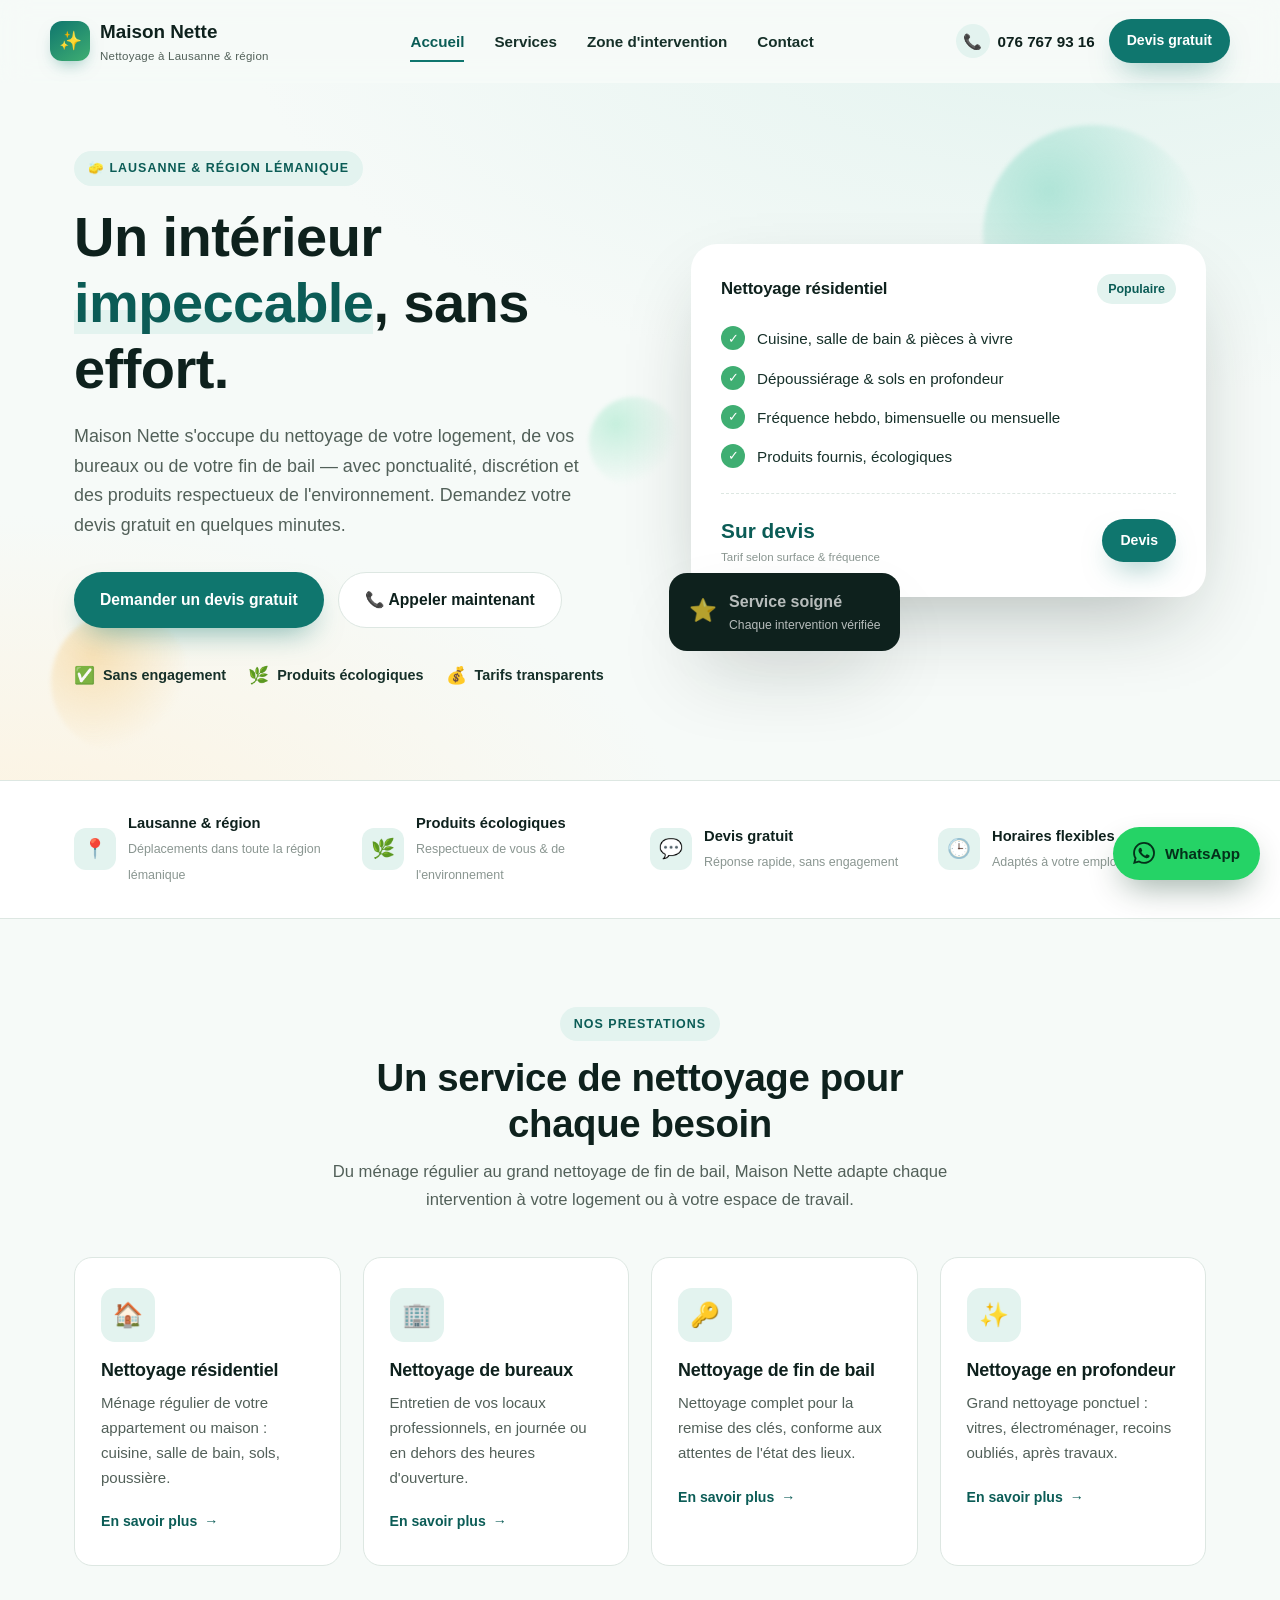
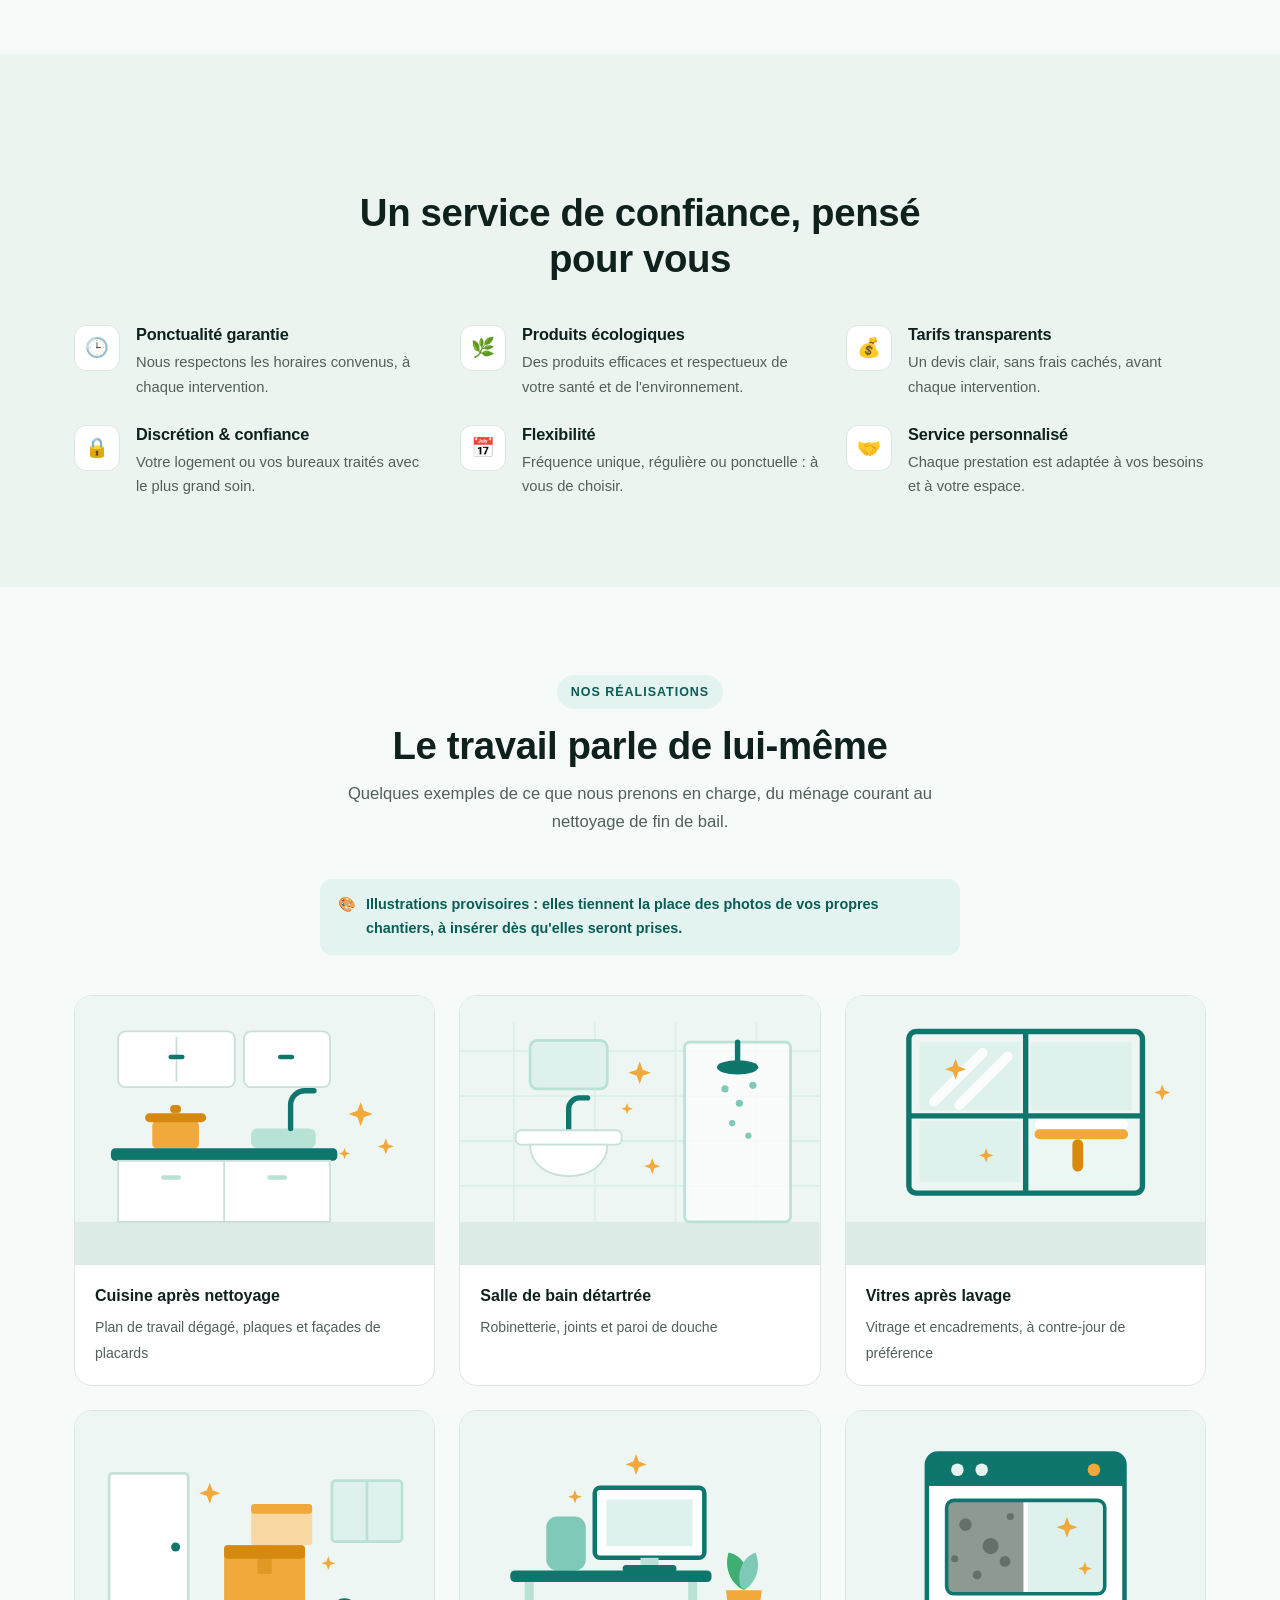
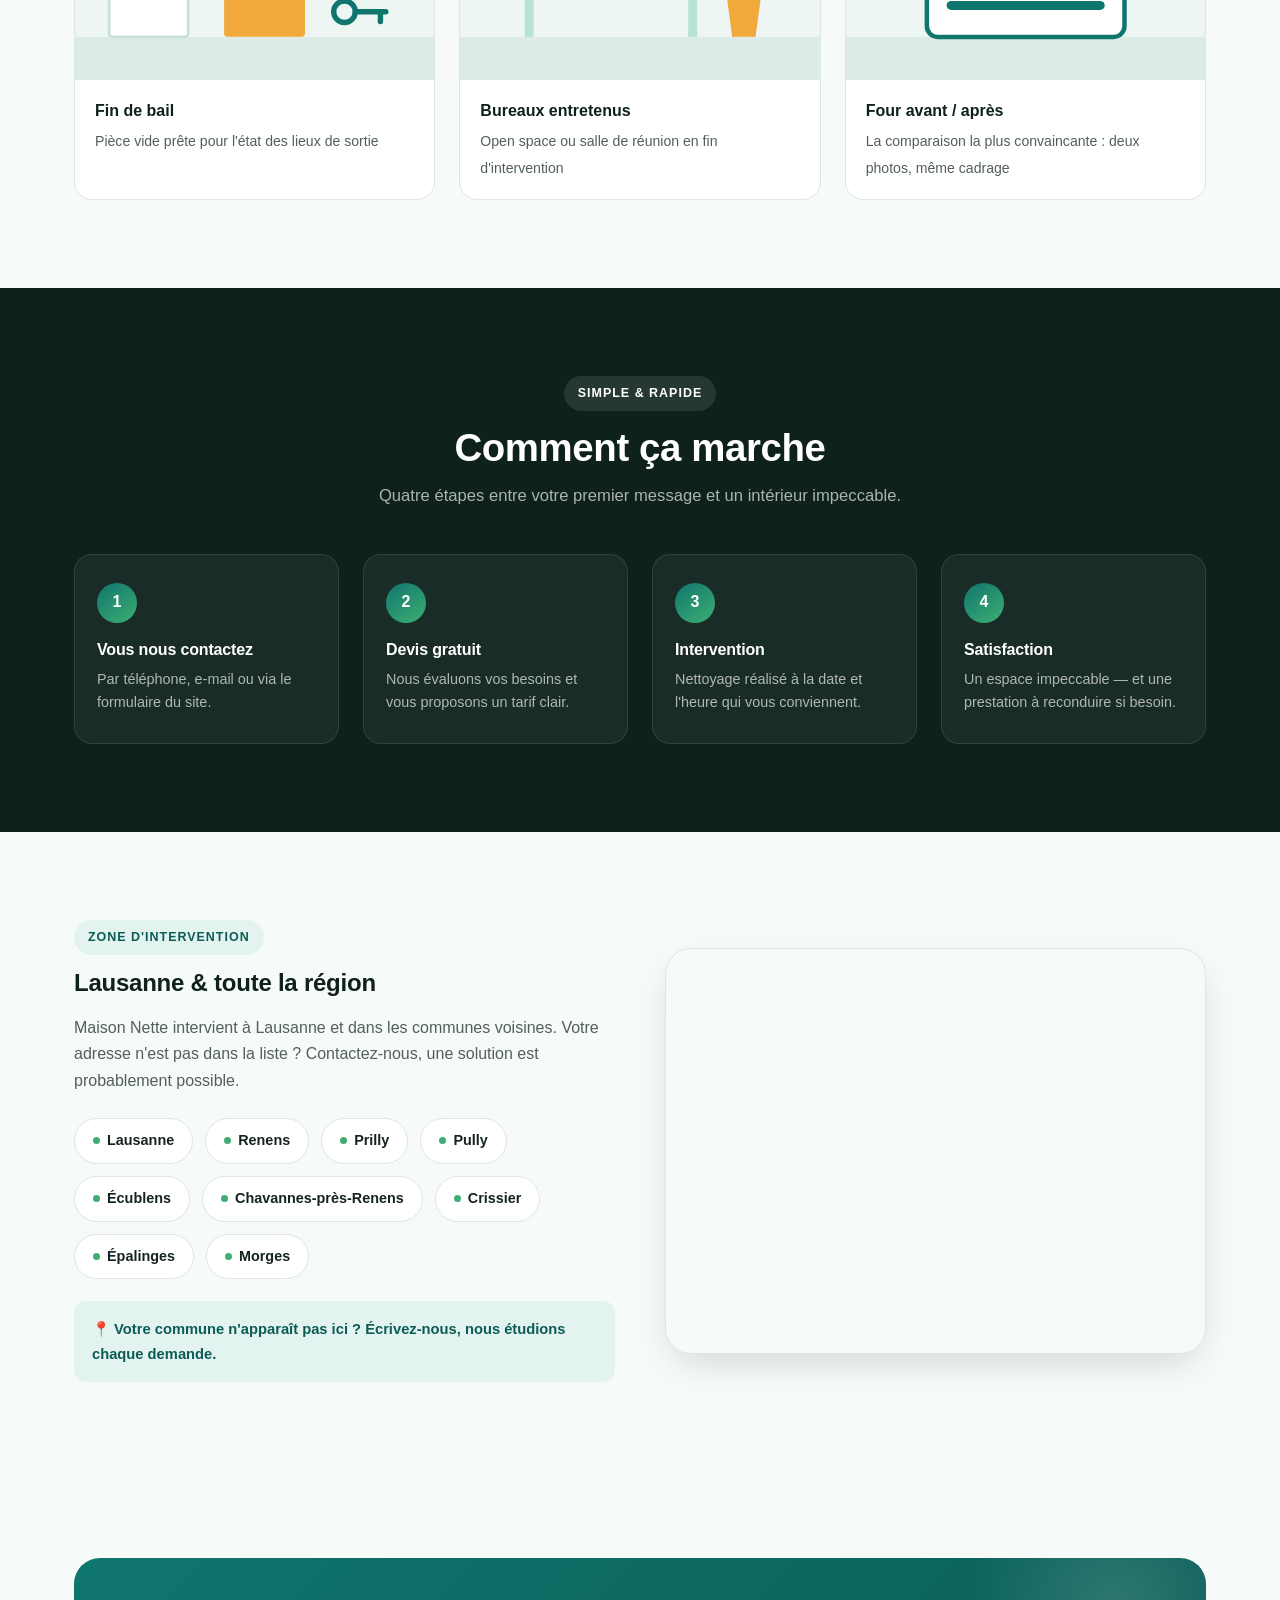
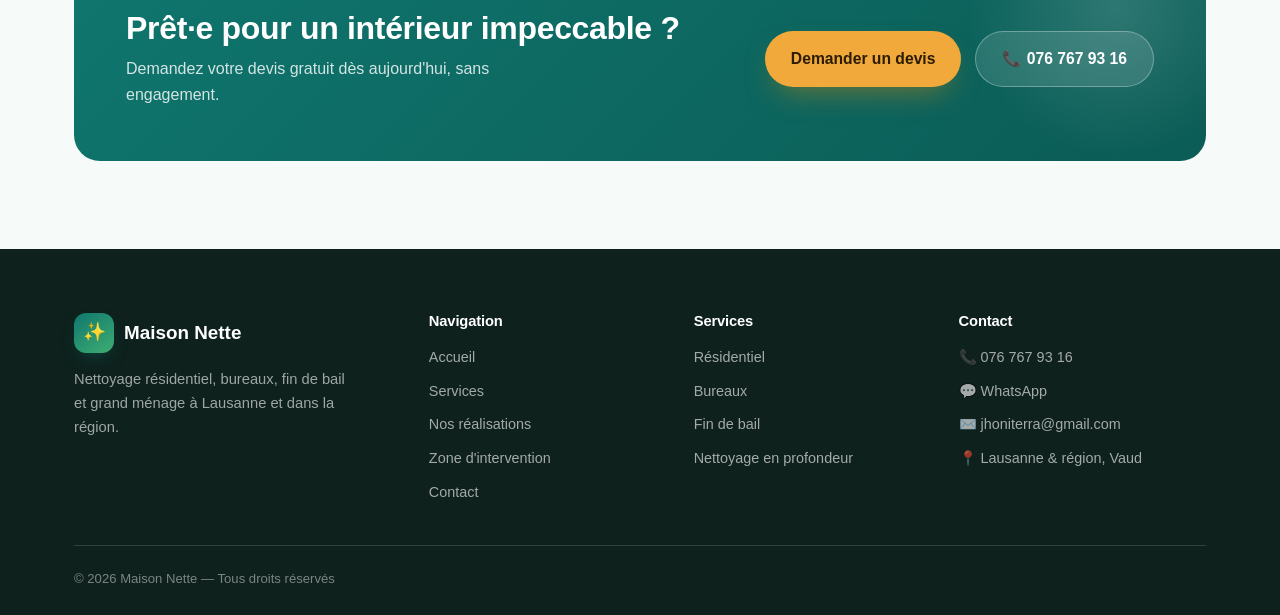
==== commit 185b2eed: "Prépare la mise en ligne publique Retire l'affirmation « Assurance RC pro » / « Responsabilité civil" ====
--- a/index.html
+++ b/index.html
@@ -5,16 +5,42 @@
 <meta name="viewport" content="width=device-width, initial-scale=1" />
 <title>Maison Nette — Nettoyage résidentiel &amp; bureaux à Lausanne</title>
 <meta name="description" content="Maison Nette : service de nettoyage résidentiel, bureaux, fin de bail et ménage en profondeur à Lausanne et dans la région (Renens, Prilly, Pully, Écublens, Morges). Devis gratuit." />
+<meta property="og:type" content="website" />
+<meta property="og:site_name" content="Maison Nette" />
+<meta property="og:locale" content="fr_CH" />
+<meta property="og:title" content="Maison Nette — Nettoyage résidentiel &amp; bureaux à Lausanne" />
+<meta property="og:description" content="Nettoyage résidentiel, bureaux, fin de bail et grand ménage à Lausanne et dans la région. Devis gratuit, sans engagement." />
+<meta name="twitter:card" content="summary" />
+<script type="application/ld+json">
+{
+  "@context": "https://schema.org",
+  "@type": "HouseCleaningService",
+  "name": "Maison Nette",
+  "description": "Nettoyage résidentiel, bureaux, fin de bail et nettoyage en profondeur à Lausanne et dans la région lémanique.",
+  "telephone": "+41767679316",
+  "email": "jhoniterra@gmail.com",
+  "address": { "@type": "PostalAddress", "addressLocality": "Lausanne", "addressRegion": "VD", "addressCountry": "CH" },
+  "areaServed": [
+    { "@type": "City", "name": "Lausanne" }, { "@type": "City", "name": "Renens" },
+    { "@type": "City", "name": "Prilly" }, { "@type": "City", "name": "Pully" },
+    { "@type": "City", "name": "Écublens" }, { "@type": "City", "name": "Chavannes-près-Renens" },
+    { "@type": "City", "name": "Crissier" }, { "@type": "City", "name": "Épalinges" },
+    { "@type": "City", "name": "Morges" }
+  ],
+  "openingHoursSpecification": [
+    { "@type": "OpeningHoursSpecification",
+      "dayOfWeek": ["Monday","Tuesday","Wednesday","Thursday","Friday"],
+      "opens": "08:00", "closes": "18:00" },
+    { "@type": "OpeningHoursSpecification", "dayOfWeek": "Saturday", "opens": "09:00", "closes": "13:00" }
+  ]
+}
+</script>
 <script>document.documentElement.classList.add("js");</script>
 <link rel="stylesheet" href="assets/css/style.css" />
 </head>
 <body>
 
 <div class="scroll-progress"></div>
-
-<div class="demo-banner">
-  🧪 <strong>Site de démonstration</strong> — remplacez ce bandeau et vérifiez les coordonnées avant la mise en ligne officielle.
-</div>
 
 <header class="site-header">
   <div class="wrap header-inner">
@@ -68,7 +94,7 @@
         <ul class="hero-trust" data-reveal style="--d:260ms">
           <li><span class="ico">✅</span> Sans engagement</li>
           <li><span class="ico">🌿</span> Produits écologiques</li>
-          <li><span class="ico">🛡️</span> Assurance RC pro</li>
+          <li><span class="ico">💰</span> Tarifs transparents</li>
         </ul>
       </div>
 
@@ -101,8 +127,8 @@
   <section class="trust-strip">
     <div class="wrap">
       <div class="trust-item" data-reveal>
-        <span class="ico">🛡️</span>
-        <span><strong>Assurée &amp; sérieuse</strong><small>Responsabilité civile professionnelle</small></span>
+        <span class="ico">📍</span>
+        <span><strong>Lausanne &amp; région</strong><small>Déplacements dans toute la région lémanique</small></span>
       </div>
       <div class="trust-item" data-reveal style="--d:60ms">
         <span class="ico">🌿</span>
@@ -403,7 +429,6 @@
 
     <div class="footer-bottom">
       <span>© <span id="year">2026</span> Maison Nette — Tous droits réservés</span>
-      <span>Site de démonstration</span>
     </div>
   </div>
 </footer>
